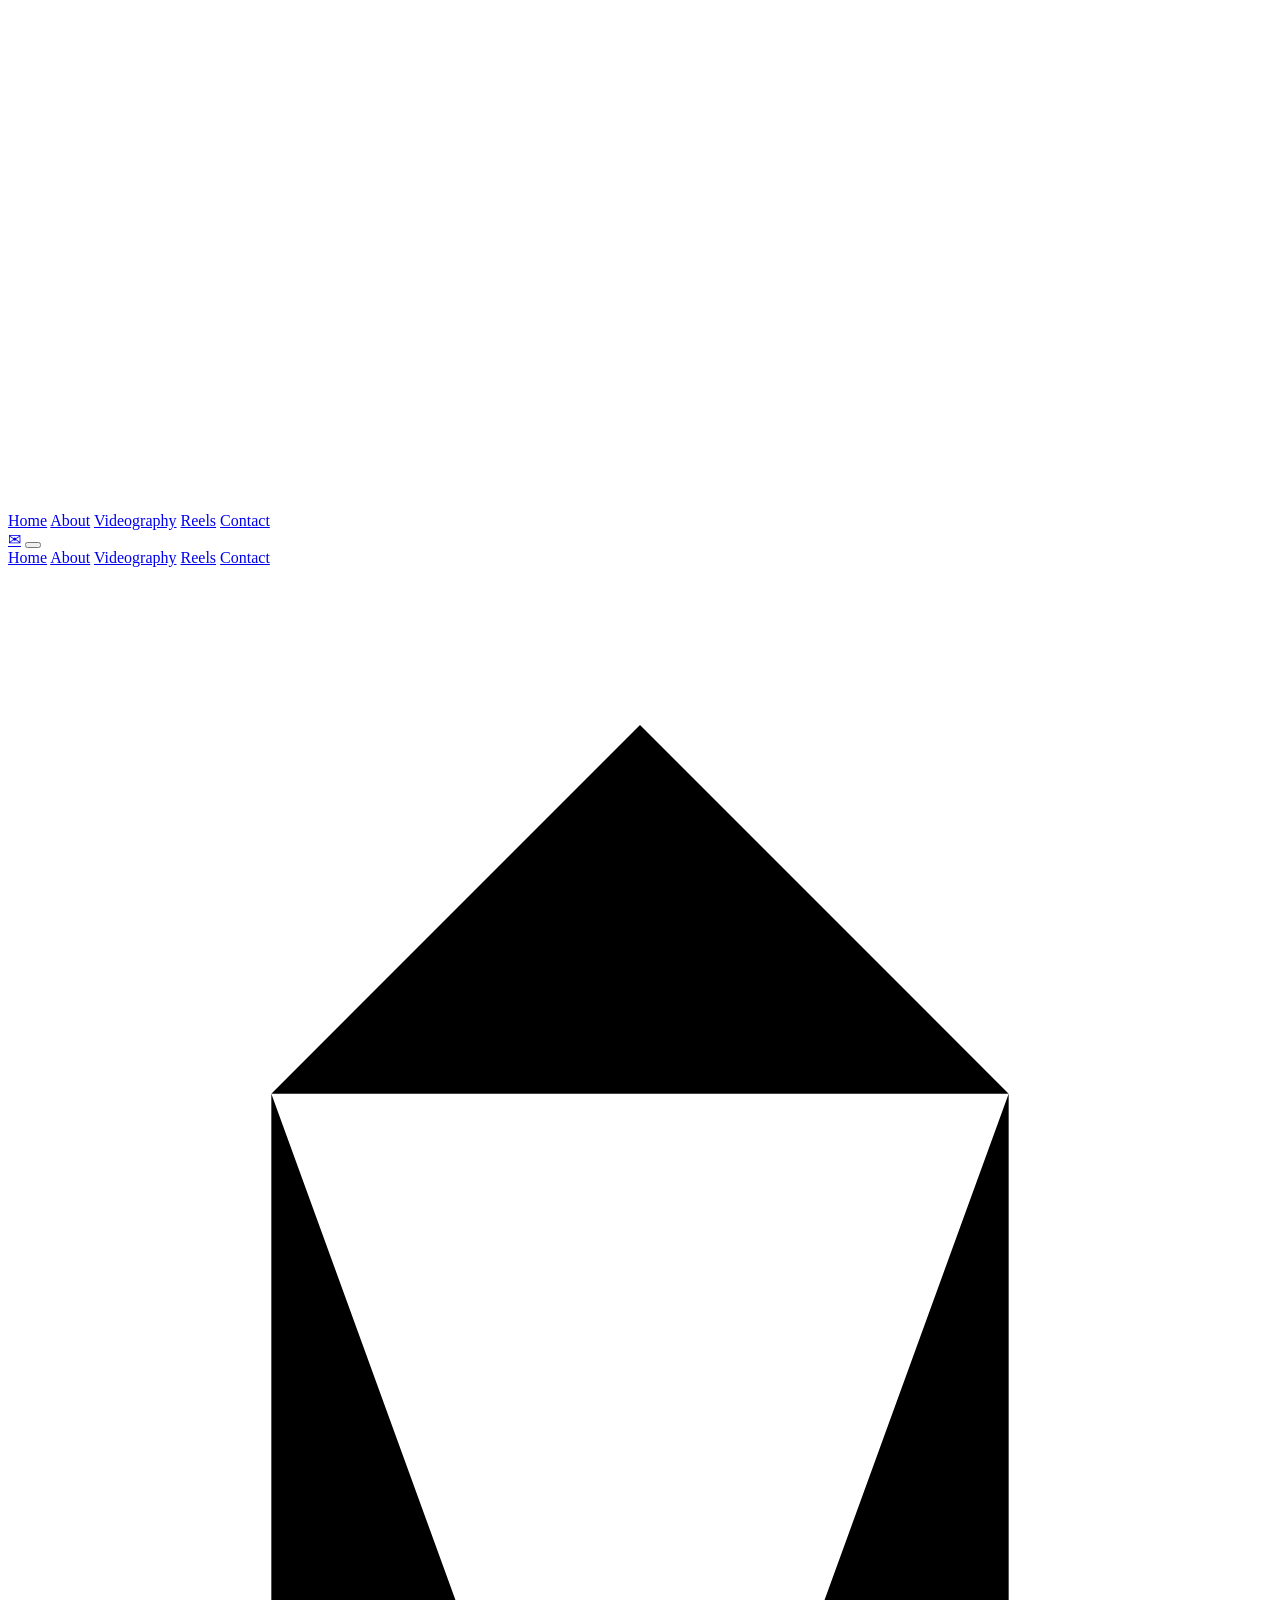
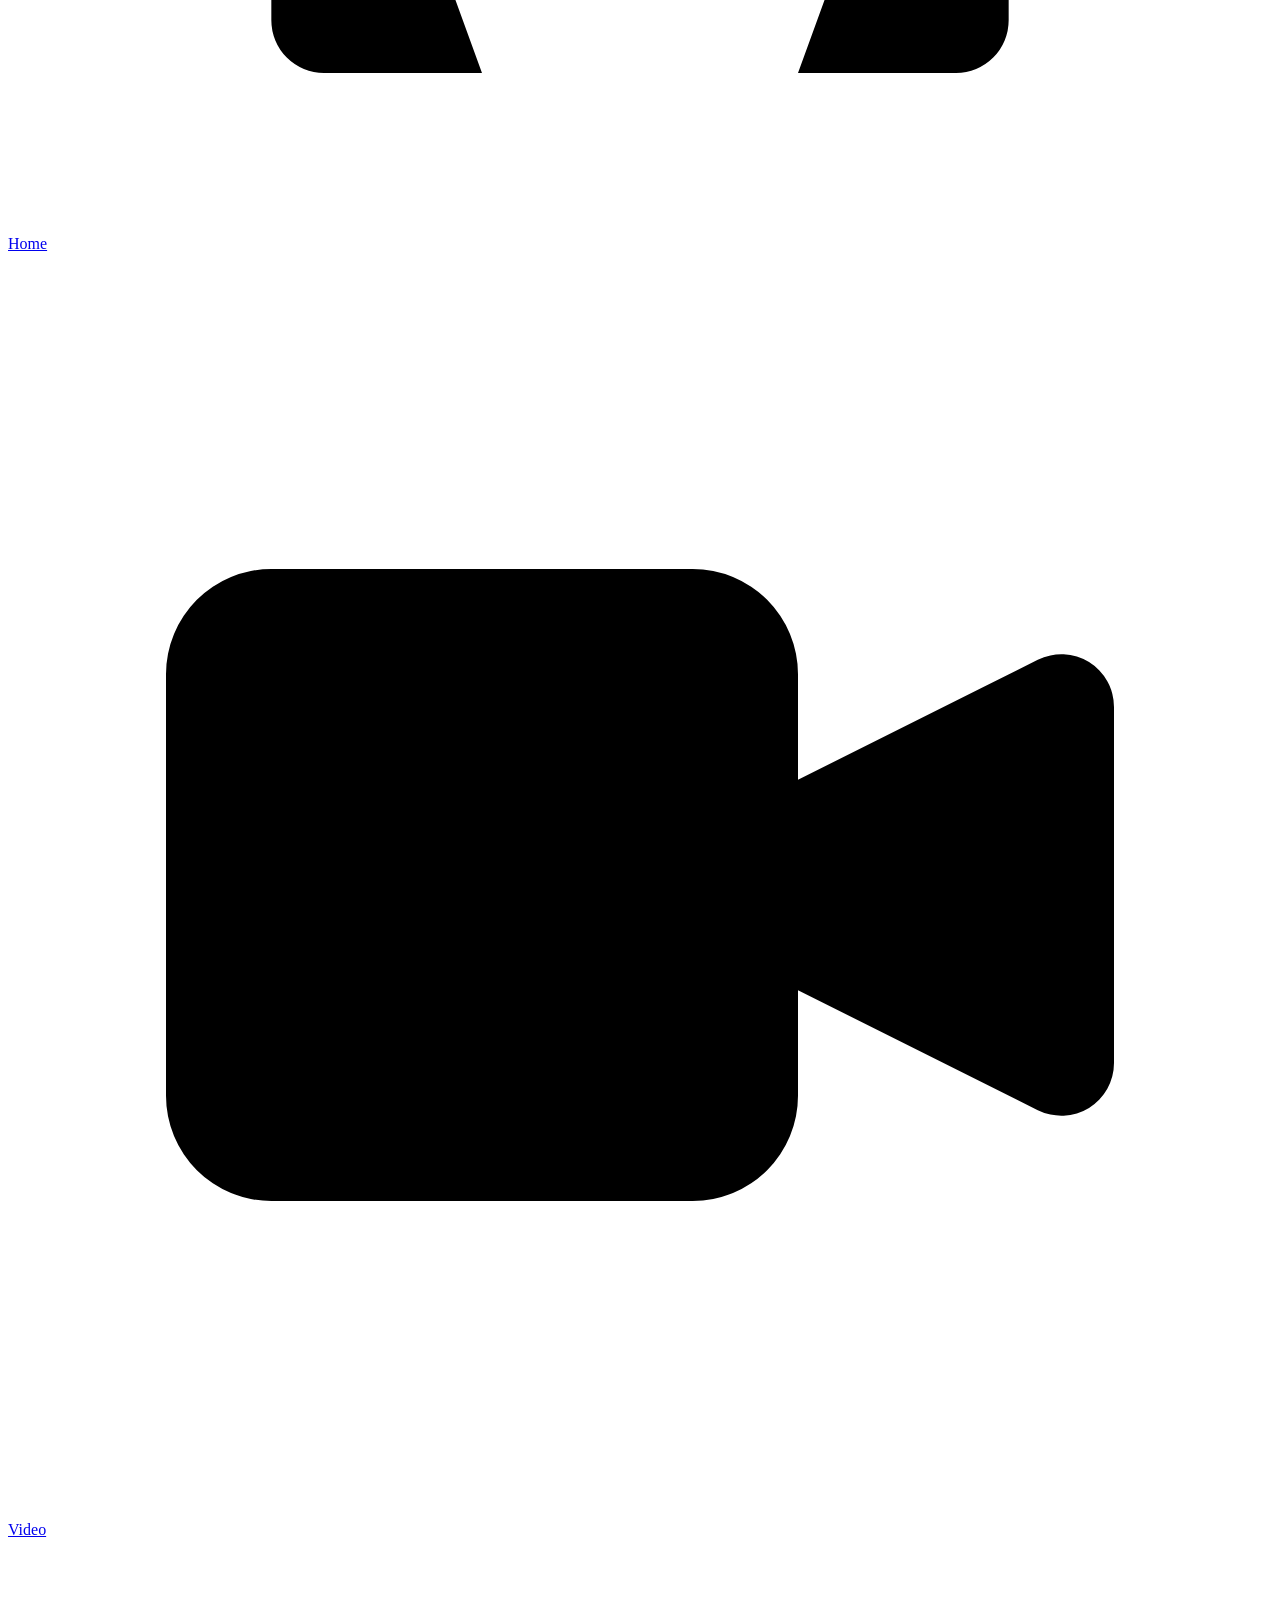
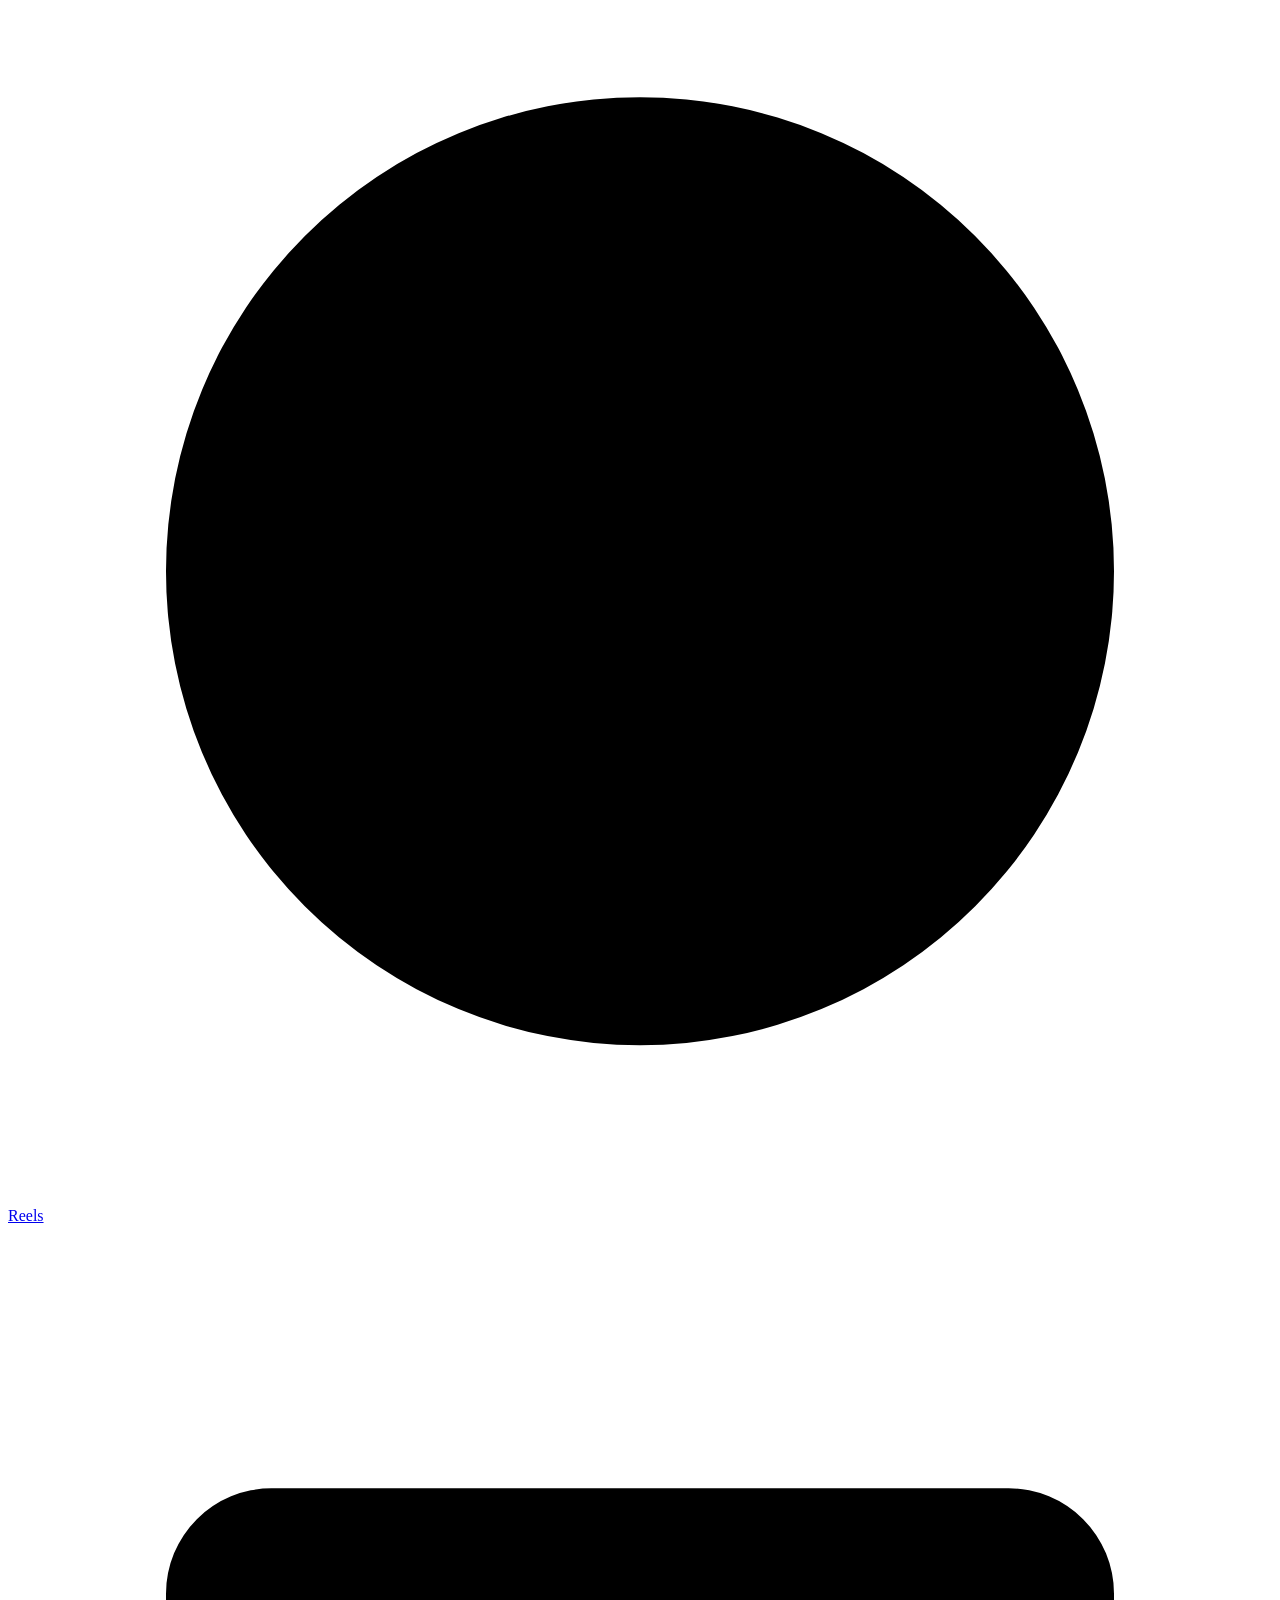
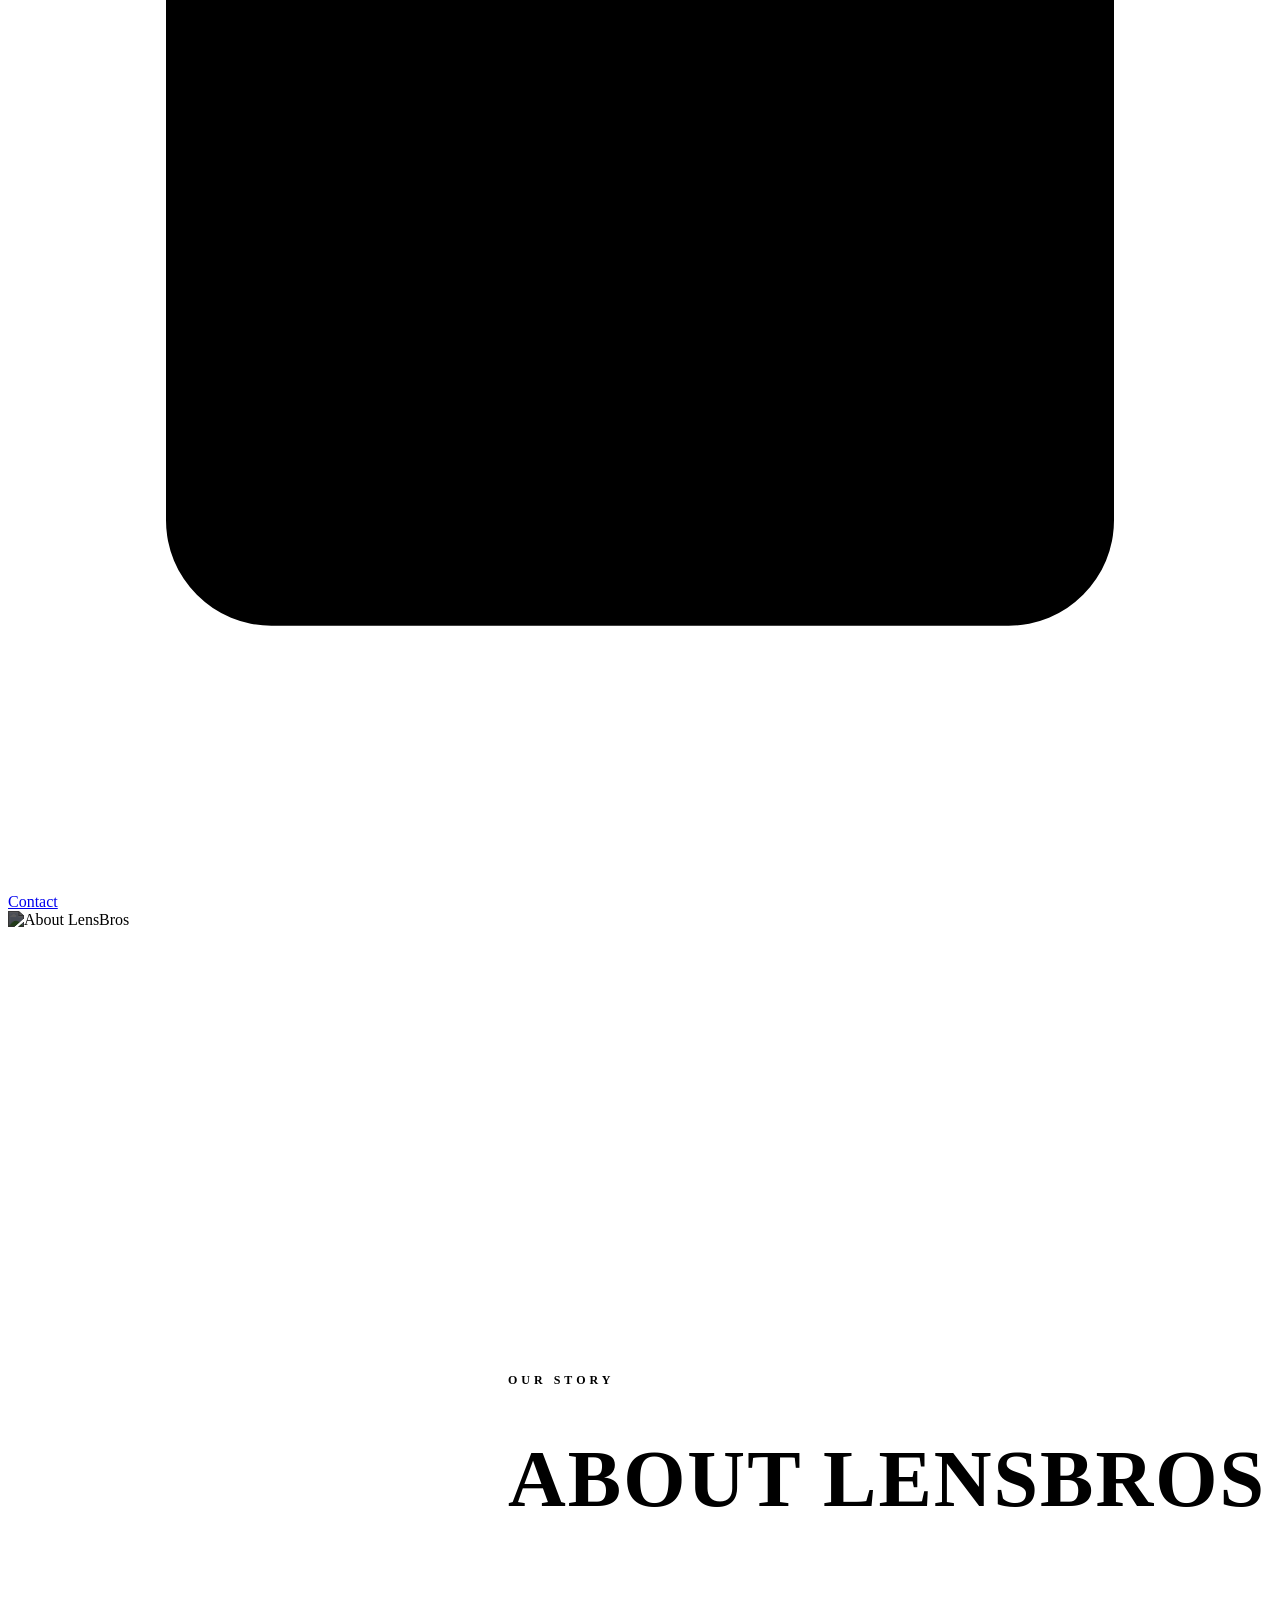
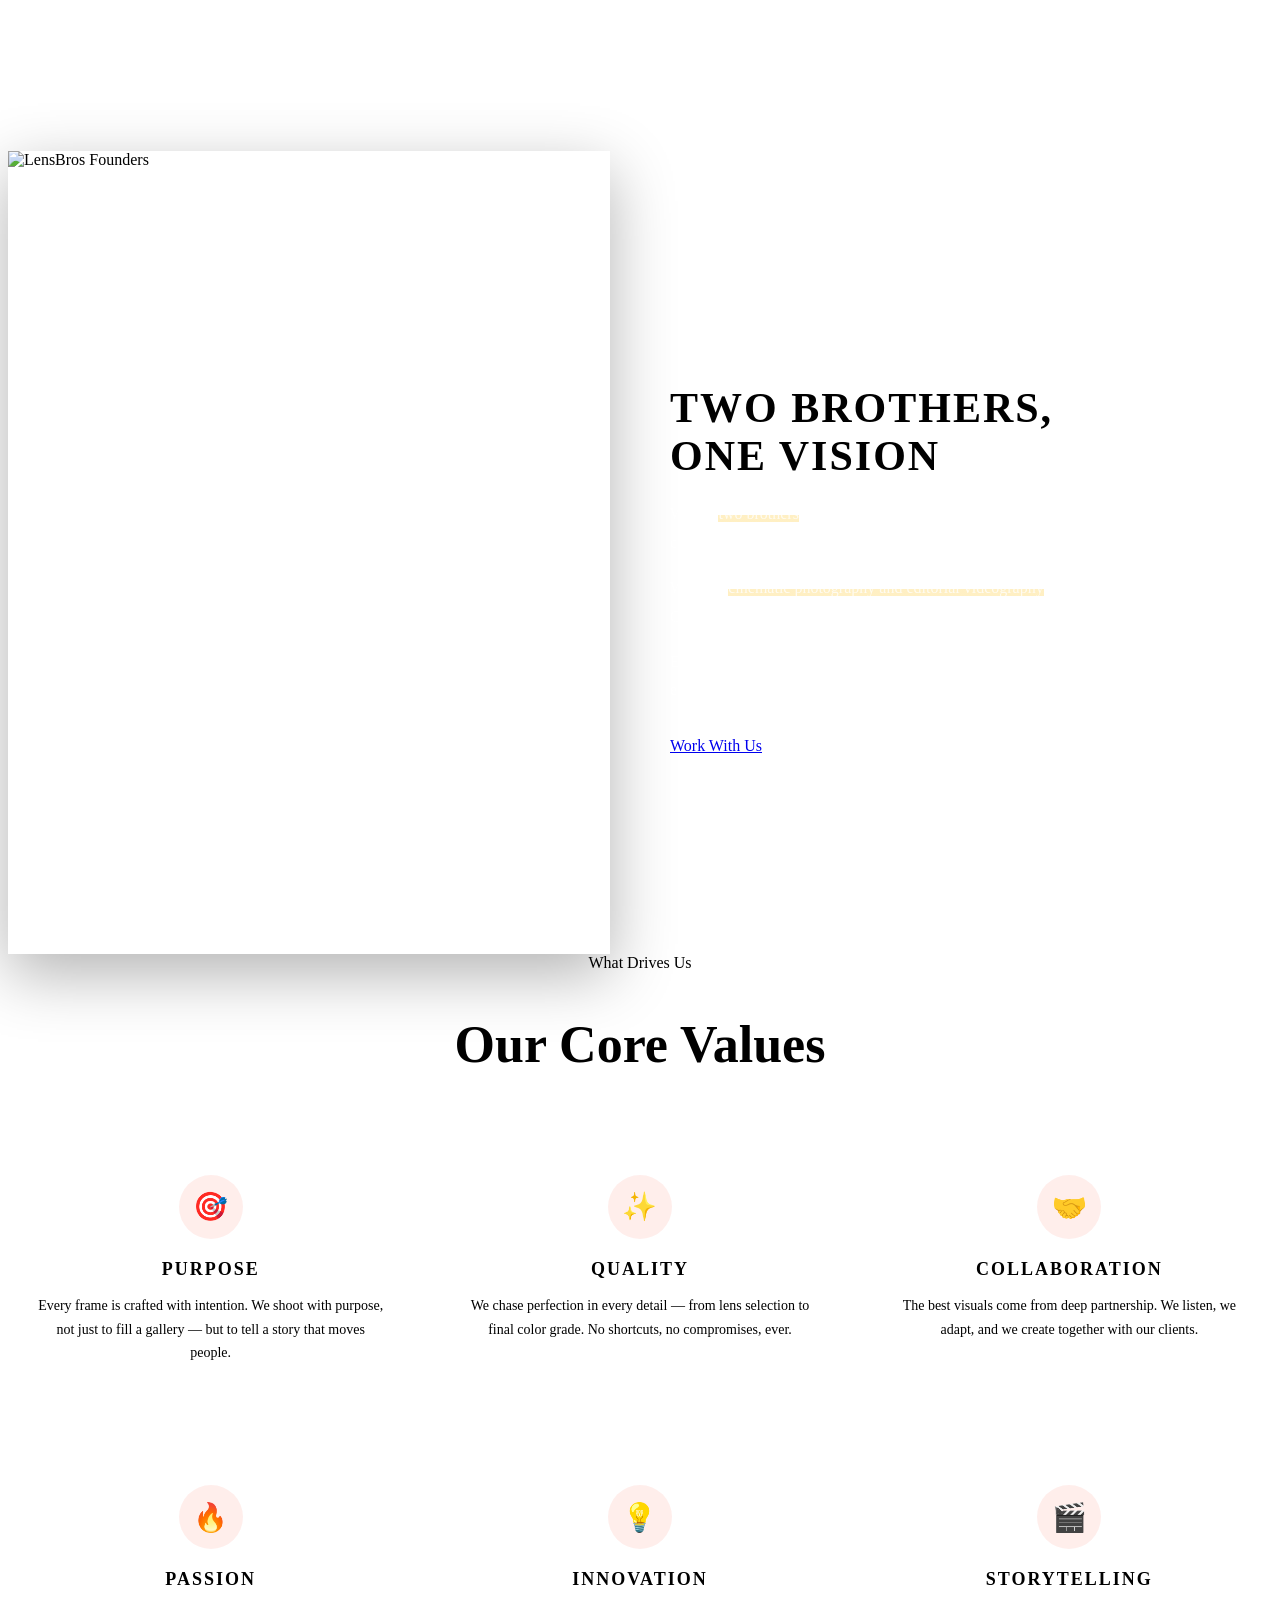
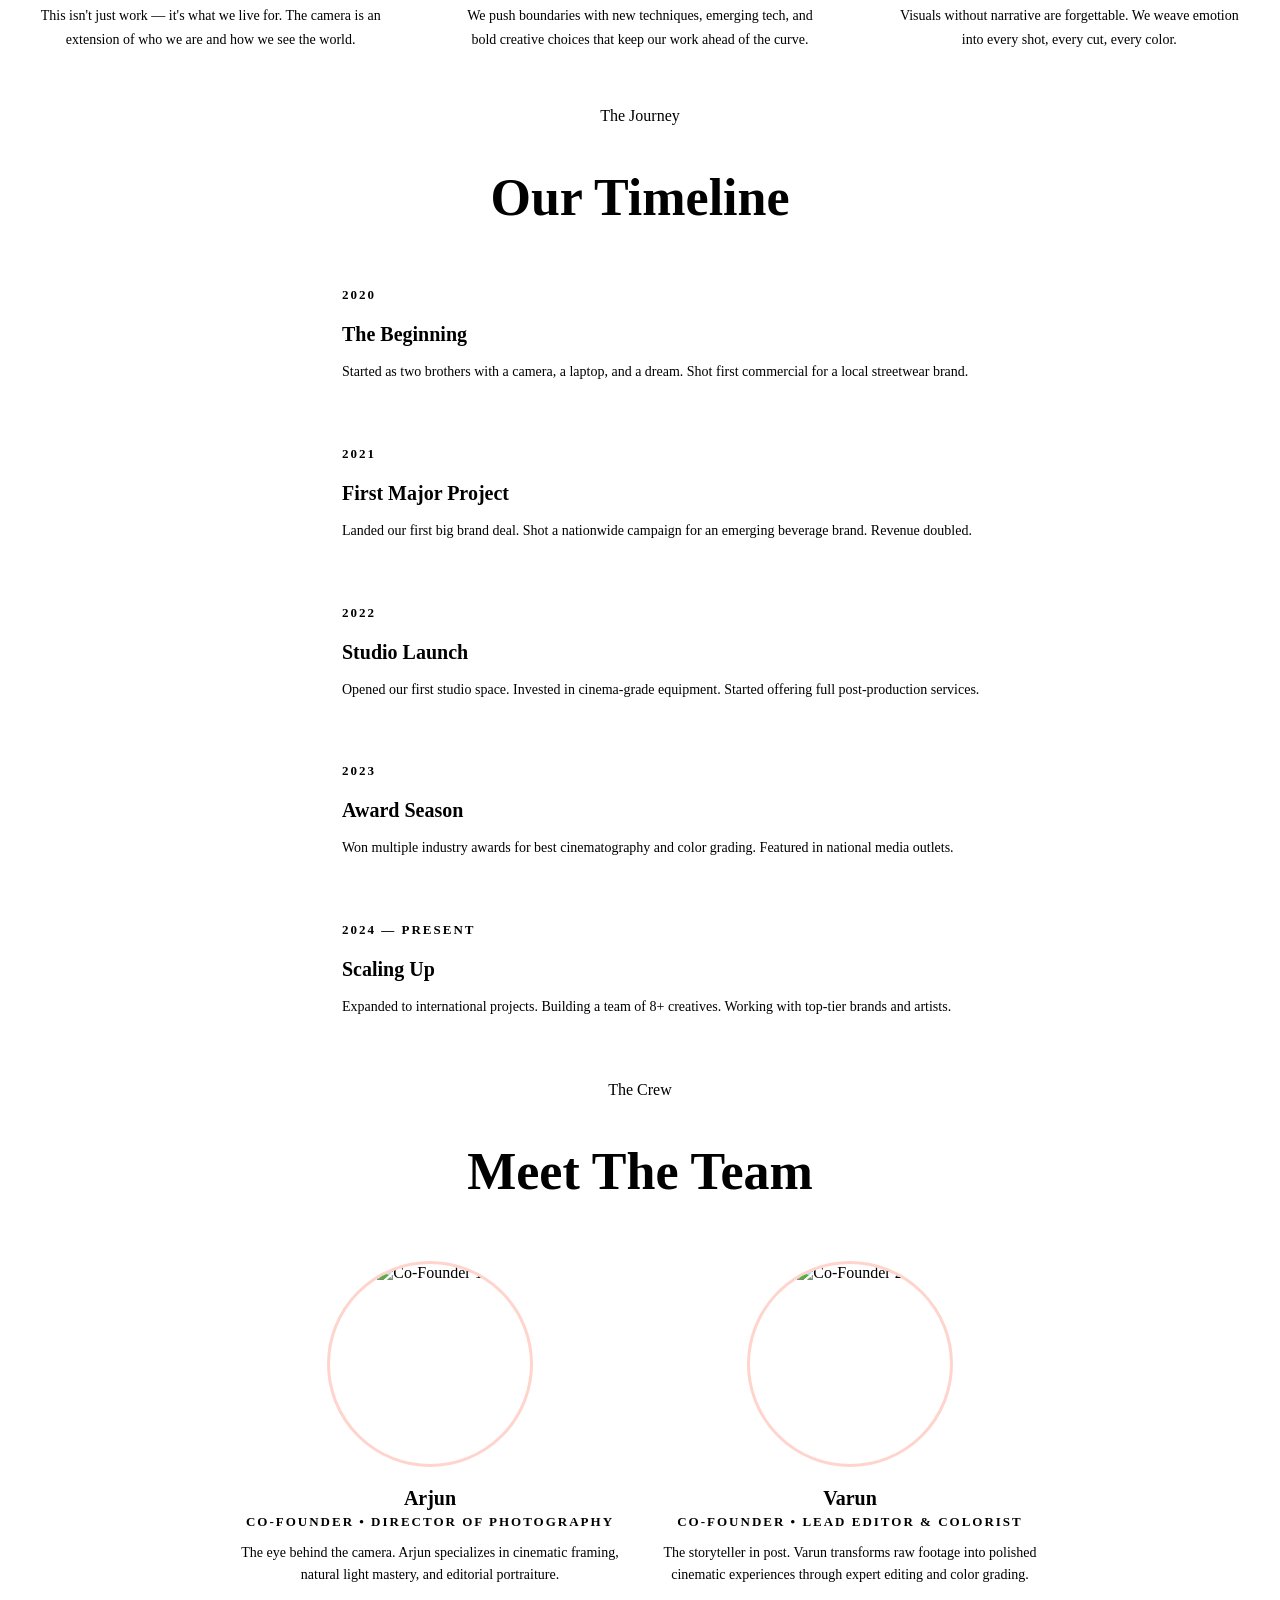
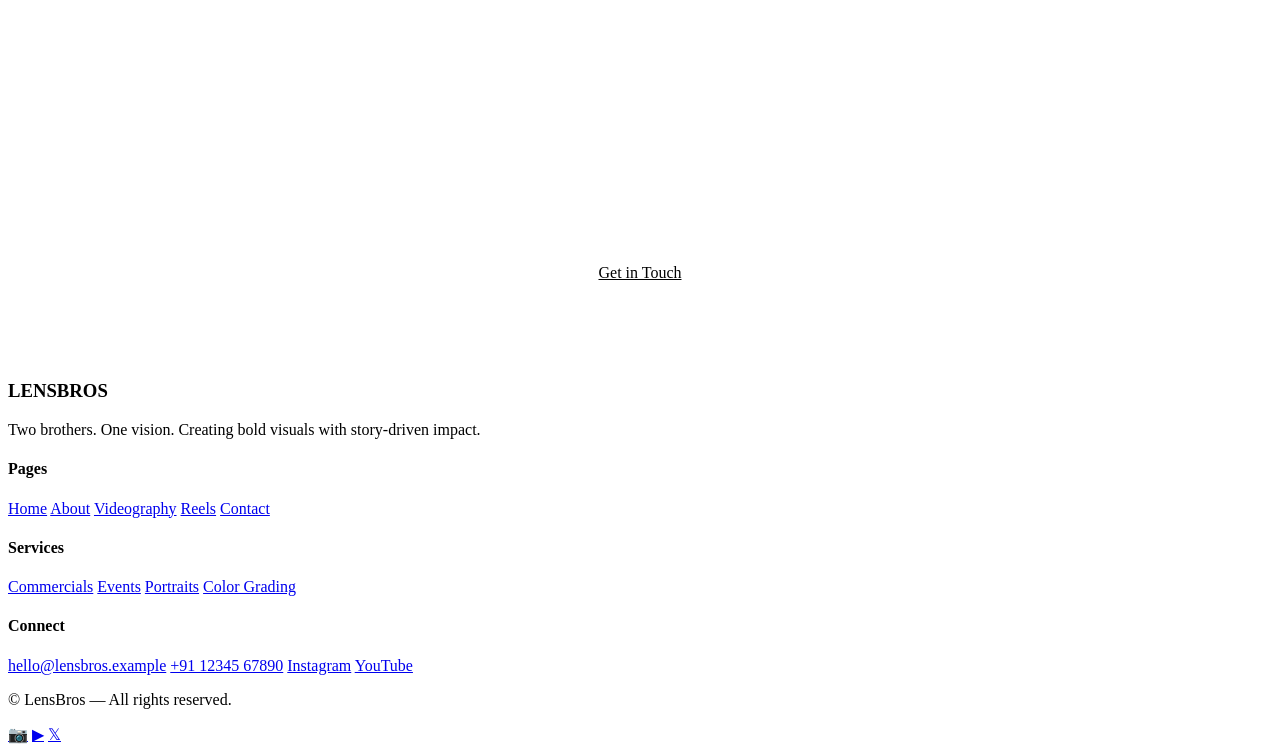
==== about.html @ 2563bed4 "Add files via upload" ====
<!DOCTYPE html>
<html lang="en">

<head>
    <meta charset="utf-8" />
    <meta name="viewport" content="width=device-width, initial-scale=1" />
    <title>About — LensBros Photo & Video Agency</title>
    <meta name="description"
        content="Meet the brothers behind LensBros. Learn about our story, our approach to cinematic photography & videography, and what drives our creative vision." />
    <meta name="theme-color" content="#020203" />
    <link rel="preconnect" href="https://fonts.googleapis.com" crossorigin>
    <link rel="preconnect" href="https://fonts.gstatic.com" crossorigin>
    <link rel="stylesheet" href="css/shared.css" />

    <style>
        /* ───── PAGE HERO ───── */
        .page-hero {
            position: relative;
            min-height: 60vh;
            display: flex;
            align-items: flex-end;
            overflow: hidden;
            padding: 120px 0 60px;
        }

        .page-hero-bg {
            position: absolute;
            inset: 0;
            z-index: 0;
        }

        .page-hero-bg img {
            width: 100%;
            height: 100%;
            object-fit: cover;
            filter: brightness(0.35) saturate(0.8);
        }

        .page-hero .container {
            position: relative;
            z-index: 2;
        }

        .page-hero .page-tag {
            font-size: 12px;
            font-weight: 700;
            letter-spacing: 4px;
            text-transform: uppercase;
            color: var(--accent);
            margin-bottom: 12px;
            opacity: 0;
            animation: fadeIn 0.8s ease 0.2s forwards;
        }

        .page-hero .page-title {
            font-size: clamp(40px, 8vw, 80px);
            font-weight: 900;
            line-height: 0.95;
            text-transform: uppercase;
            letter-spacing: 2px;
            opacity: 0;
            animation: fadeIn 1s ease 0.4s forwards;
        }

        @keyframes fadeIn {
            from {
                opacity: 0;
                transform: translateY(20px);
            }

            to {
                opacity: 1;
                transform: translateY(0);
            }
        }

        /* ───── STORY SECTION ───── */
        .story-grid {
            display: grid;
            grid-template-columns: 1fr 1fr;
            gap: 60px;
            align-items: center;
        }

        .story-img {
            border-radius: var(--radius);
            overflow: hidden;
            box-shadow: 0 20px 60px rgba(0, 0, 0, 0.3);
            aspect-ratio: 3/4;
        }

        .story-img img {
            width: 100%;
            height: 100%;
            object-fit: cover;
        }

        .story-text h2 {
            font-size: clamp(28px, 4vw, 42px);
            font-weight: 900;
            margin-bottom: 20px;
            color: var(--accent);
            text-transform: uppercase;
            letter-spacing: 2px;
        }

        .story-text p {
            font-size: 16px;
            line-height: 1.8;
            color: rgba(255, 255, 255, 0.75);
            margin-bottom: 16px;
        }

        .story-text .highlight {
            position: relative;
            display: inline;
            background: linear-gradient(transparent 60%, rgba(255, 216, 106, 0.4) 60%);
        }

        /* ───── VALUES ───── */
        .values-grid {
            display: grid;
            grid-template-columns: repeat(3, 1fr);
            gap: 24px;
        }

        .value-card {
            padding: 40px 28px;
            border-radius: var(--radius);
            background: rgba(255, 255, 255, 0.03);
            border: 1px solid rgba(255, 255, 255, 0.06);
            text-align: center;
            transition: all var(--transition);
        }

        .value-card:hover {
            border-color: var(--accent);
            transform: translateY(-6px);
            box-shadow: 0 16px 48px rgba(255, 43, 0, 0.08);
        }

        .value-icon {
            width: 64px;
            height: 64px;
            border-radius: 50%;
            background: rgba(255, 43, 0, 0.08);
            display: flex;
            align-items: center;
            justify-content: center;
            margin: 0 auto 20px;
            font-size: 28px;
        }

        .value-card h3 {
            font-size: 18px;
            font-weight: 800;
            text-transform: uppercase;
            letter-spacing: 2px;
            margin-bottom: 12px;
        }

        .value-card p {
            font-size: 14px;
            color: var(--muted);
            line-height: 1.7;
        }

        /* ───── TIMELINE ───── */
        .timeline {
            position: relative;
            max-width: 700px;
            margin: 0 auto;
            padding-left: 40px;
        }

        .timeline::before {
            content: '';
            position: absolute;
            left: 12px;
            top: 0;
            bottom: 0;
            width: 2px;
            background: linear-gradient(180deg, var(--accent), rgba(255, 43, 0, 0.1));
        }

        .timeline-item {
            position: relative;
            padding: 0 0 48px 32px;
        }

        .timeline-item::before {
            content: '';
            position: absolute;
            left: -33px;
            top: 6px;
            width: 14px;
            height: 14px;
            border-radius: 50%;
            background: var(--accent);
            border: 3px solid var(--black);
            box-shadow: 0 0 12px var(--accent-glow);
        }

        .timeline-year {
            font-size: 13px;
            font-weight: 800;
            color: var(--accent);
            letter-spacing: 2px;
            text-transform: uppercase;
            margin-bottom: 6px;
        }

        .timeline-item h3 {
            font-size: 20px;
            font-weight: 800;
            margin-bottom: 8px;
        }

        .timeline-item p {
            font-size: 14px;
            color: var(--muted);
            line-height: 1.7;
        }

        /* ───── TEAM ───── */
        .team-grid {
            display: grid;
            grid-template-columns: repeat(2, 1fr);
            gap: 40px;
            max-width: 800px;
            margin: 0 auto;
        }

        .team-card {
            text-align: center;
        }

        .team-avatar {
            width: 200px;
            height: 200px;
            border-radius: 50%;
            overflow: hidden;
            margin: 0 auto 20px;
            border: 3px solid rgba(255, 43, 0, 0.2);
            transition: border-color var(--transition), transform var(--transition);
        }

        .team-card:hover .team-avatar {
            border-color: var(--accent);
            transform: scale(1.05);
        }

        .team-avatar img {
            width: 100%;
            height: 100%;
            object-fit: cover;
        }

        .team-card h3 {
            font-size: 20px;
            font-weight: 800;
            margin-bottom: 4px;
        }

        .team-card .role {
            font-size: 13px;
            font-weight: 600;
            color: var(--accent);
            text-transform: uppercase;
            letter-spacing: 2px;
        }

        .team-card p {
            margin-top: 12px;
            font-size: 14px;
            color: var(--muted);
            line-height: 1.6;
        }

        /* ───── Responsive ───── */
        @media (max-width: 768px) {
            .story-grid {
                grid-template-columns: 1fr;
                gap: 32px;
            }

            .values-grid {
                grid-template-columns: 1fr;
            }

            .team-grid {
                grid-template-columns: 1fr;
            }
        }
    </style>
</head>

<body>

    <div class="page-transition" id="pageTransition"></div>

    <!-- ═══════ NAVIGATION ═══════ -->
    <nav class="site-nav" id="siteNav">
        <div class="nav-inner">
            <a href="index.html" class="nav-logo"><img src="m.png" alt="LensBros Logo" /></a>
            <div class="nav-links">
                <a href="index.html">Home</a>
                <a href="about.html" class="active">About</a>
                <a href="videography.html">Videography</a>
                <a href="reels.html">Reels</a>
                <a href="contact.html">Contact</a>
            </div>
            <a href="contact.html" class="nav-cta" title="Contact Us">✉</a>
            <button class="hamburger" aria-label="Menu"><span></span><span></span><span></span></button>
        </div>
    </nav>

    <div class="mobile-menu">
        <a href="index.html">Home</a>
        <a href="about.html">About</a>
        <a href="videography.html">Videography</a>
        <a href="reels.html">Reels</a>
        <a href="contact.html">Contact</a>
    </div>

    <nav class="bottom-nav">
        <a href="index.html">
            <svg viewBox="0 0 24 24">
                <path stroke-linecap="round" stroke-linejoin="round"
                    d="M3 12l2-2m0 0l7-7 7 7M5 10v10a1 1 0 001 1h3m10-11l2 2m-2-2v10a1 1 0 01-1 1h-3m-10 0h10" />
            </svg>
            <span>Home</span><span class="indicator"></span>
        </a>
        <a href="videography.html">
            <svg viewBox="0 0 24 24">
                <path stroke-linecap="round" stroke-linejoin="round"
                    d="M15 10l4.553-2.276A1 1 0 0121 8.618v6.764a1 1 0 01-1.447.894L15 14M5 18h8a2 2 0 002-2V8a2 2 0 00-2-2H5a2 2 0 00-2 2v8a2 2 0 002 2z" />
            </svg>
            <span>Video</span><span class="indicator"></span>
        </a>
        <a href="reels.html">
            <svg viewBox="0 0 24 24">
                <path stroke-linecap="round" stroke-linejoin="round"
                    d="M14.752 11.168l-3.197-2.132A1 1 0 0010 9.87v4.263a1 1 0 001.555.832l3.197-2.132a1 1 0 000-1.664z" />
                <path stroke-linecap="round" stroke-linejoin="round" d="M21 12a9 9 0 11-18 0 9 9 0 0118 0z" />
            </svg>
            <span>Reels</span><span class="indicator"></span>
        </a>
        <a href="contact.html">
            <svg viewBox="0 0 24 24">
                <path stroke-linecap="round" stroke-linejoin="round"
                    d="M3 8l7.89 5.26a2 2 0 002.22 0L21 8M5 19h14a2 2 0 002-2V7a2 2 0 00-2-2H5a2 2 0 00-2 2v10a2 2 0 002 2z" />
            </svg>
            <span>Contact</span><span class="indicator"></span>
        </a>
    </nav>


    <!-- ═══════ PAGE HERO ═══════ -->
    <header class="page-hero">
        <div class="page-hero-bg">
            <img src="https://images.unsplash.com/photo-1773332585815-f106a5d6ed6c?q=80&w=1170&auto=format&fit=crop&ixlib=rb-4.1.0&ixid=M3wxMjA3fDB8MHxwaG90by1wYWdlfHx8fGVufDB8fHx8fA%3D%3D"
                alt="About LensBros">
        </div>
        <div class="blob blob-accent" style="width:500px;height:500px;bottom:-200px;right:-100px;"></div>
        <div class="container">
            <div class="page-tag">Our Story</div>
            <h1 class="page-title">About <span style="color:var(--accent)">LensBros</span></h1>
        </div>
    </header>


    <!-- ═══════ OUR STORY ═══════ -->
    <section class="section dark" style="padding-top:120px;">
        <div class="container">
            <div class="story-grid">
                <div class="story-img reveal-left">
                    <img loading="lazy"
                        src="https://plus.unsplash.com/premium_photo-1723741320347-bf8a65518f8e?q=80&w=687&auto=format&fit=crop"
                        alt="LensBros Founders">
                </div>
                <div class="story-text reveal-right">
                    <h2>Two Brothers,<br>One Vision</h2>
                    <p>
                        We are <span class="highlight">two brothers</span> — founders of LensBros. What started as a
                        shared obsession with capturing light and motion has evolved into a full-scale visual production
                        agency.
                    </p>
                    <p>
                        We craft <span class="highlight">cinematic photography and editorial videography</span> for
                        brands, creators, and events. Our work balances bold composition, strong color, and narrative
                        emotion.
                    </p>
                    <p>
                        Every project is a collaboration. We don't just capture moments — we create visual experiences
                        that resonate, inspire, and leave lasting impressions.
                    </p>
                    <div style="margin-top:32px;">
                        <a href="contact.html" class="btn btn-accent">Work With Us</a>
                    </div>
                </div>
            </div>
        </div>
    </section>


    <!-- ═══════ VALUES ═══════ -->
    <section class="section dark">
        <div class="container">
            <div style="text-align:center; margin-bottom:60px;">
                <div class="section-subtitle reveal">What Drives Us</div>
                <h2 class="big-title reveal" style="font-size:clamp(28px,5vw,52px);">Our Core Values</h2>
            </div>

            <div class="values-grid">
                <div class="value-card reveal delay-1">
                    <div class="value-icon">🎯</div>
                    <h3>Purpose</h3>
                    <p>Every frame is crafted with intention. We shoot with purpose, not just to fill a gallery — but to
                        tell a story that moves people.</p>
                </div>
                <div class="value-card reveal delay-2">
                    <div class="value-icon">✨</div>
                    <h3>Quality</h3>
                    <p>We chase perfection in every detail — from lens selection to final color grade. No shortcuts, no
                        compromises, ever.</p>
                </div>
                <div class="value-card reveal delay-3">
                    <div class="value-icon">🤝</div>
                    <h3>Collaboration</h3>
                    <p>The best visuals come from deep partnership. We listen, we adapt, and we create together with our
                        clients.</p>
                </div>
                <div class="value-card reveal delay-4">
                    <div class="value-icon">🔥</div>
                    <h3>Passion</h3>
                    <p>This isn't just work — it's what we live for. The camera is an extension of who we are and how we
                        see the world.</p>
                </div>
                <div class="value-card reveal delay-5">
                    <div class="value-icon">💡</div>
                    <h3>Innovation</h3>
                    <p>We push boundaries with new techniques, emerging tech, and bold creative choices that keep our
                        work ahead of the curve.</p>
                </div>
                <div class="value-card reveal delay-6">
                    <div class="value-icon">🎬</div>
                    <h3>Storytelling</h3>
                    <p>Visuals without narrative are forgettable. We weave emotion into every shot, every cut, every
                        color.</p>
                </div>
            </div>
        </div>
    </section>


    <!-- ═══════ TIMELINE ═══════ -->
    <section class="section dark">
        <div class="container">
            <div style="text-align:center; margin-bottom:60px;">
                <div class="section-subtitle reveal">The Journey</div>
                <h2 class="big-title reveal" style="font-size:clamp(28px,5vw,52px);">Our Timeline</h2>
            </div>

            <div class="timeline">
                <div class="timeline-item reveal">
                    <div class="timeline-year">2020</div>
                    <h3>The Beginning</h3>
                    <p>Started as two brothers with a camera, a laptop, and a dream. Shot first commercial for a local
                        streetwear brand.</p>
                </div>
                <div class="timeline-item reveal delay-1">
                    <div class="timeline-year">2021</div>
                    <h3>First Major Project</h3>
                    <p>Landed our first big brand deal. Shot a nationwide campaign for an emerging beverage brand.
                        Revenue doubled.</p>
                </div>
                <div class="timeline-item reveal delay-2">
                    <div class="timeline-year">2022</div>
                    <h3>Studio Launch</h3>
                    <p>Opened our first studio space. Invested in cinema-grade equipment. Started offering full
                        post-production services.</p>
                </div>
                <div class="timeline-item reveal delay-3">
                    <div class="timeline-year">2023</div>
                    <h3>Award Season</h3>
                    <p>Won multiple industry awards for best cinematography and color grading. Featured in national
                        media outlets.</p>
                </div>
                <div class="timeline-item reveal delay-4">
                    <div class="timeline-year">2024 — Present</div>
                    <h3>Scaling Up</h3>
                    <p>Expanded to international projects. Building a team of 8+ creatives. Working with top-tier brands
                        and artists.</p>
                </div>
            </div>
        </div>
    </section>


    <!-- ═══════ TEAM ═══════ -->
    <section class="section dark">
        <div class="container">
            <div style="text-align:center; margin-bottom:60px;">
                <div class="section-subtitle reveal">The Crew</div>
                <h2 class="big-title reveal" style="font-size:clamp(28px,5vw,52px);">Meet The Team</h2>
            </div>

            <div class="team-grid">
                <div class="team-card reveal">
                    <div class="team-avatar">
                        <img loading="lazy"
                            src="https://images.unsplash.com/photo-1507003211169-0a1dd7228f2d?q=80&w=400"
                            alt="Co-Founder 1">
                    </div>
                    <h3>Arjun</h3>
                    <div class="role">Co-Founder • Director of Photography</div>
                    <p>The eye behind the camera. Arjun specializes in cinematic framing, natural light mastery, and
                        editorial portraiture.</p>
                </div>
                <div class="team-card reveal delay-2">
                    <div class="team-avatar">
                        <img loading="lazy"
                            src="https://images.unsplash.com/photo-1500648767791-00dcc994a43e?q=80&w=400"
                            alt="Co-Founder 2">
                    </div>
                    <h3>Varun</h3>
                    <div class="role">Co-Founder • Lead Editor & Colorist</div>
                    <p>The storyteller in post. Varun transforms raw footage into polished cinematic experiences through
                        expert editing and color grading.</p>
                </div>
            </div>
        </div>
    </section>


    <!-- ═══════ CTA ═══════ -->
    <section style="background:var(--accent);padding:80px 20px;text-align:center;overflow:hidden;position:relative;">
        <h2 class="reveal"
            style="font-size:clamp(28px,5vw,48px);font-weight:900;color:#fff;text-transform:uppercase;letter-spacing:3px;">
            Ready to Tell Your Story?</h2>
        <p class="reveal delay-1" style="color:rgba(255,255,255,0.85);font-size:17px;margin:12px 0 28px;">Let's create
            something that your audience will never forget.</p>
        <a href="contact.html" class="btn reveal delay-2" style="background:#fff;color:var(--accent);">Get in Touch</a>
    </section>


    <!-- ═══════ FOOTER ═══════ -->
    <footer class="site-footer">
        <div class="container">
            <div class="footer-grid">
                <div class="footer-brand">
                    <h3>LENSBROS</h3>
                    <p>Two brothers. One vision. Creating bold visuals with story-driven impact.</p>
                </div>
                <div class="footer-col">
                    <h4>Pages</h4>
                    <a href="index.html">Home</a>
                    <a href="about.html">About</a>
                    <a href="videography.html">Videography</a>
                    <a href="reels.html">Reels</a>
                    <a href="contact.html">Contact</a>
                </div>
                <div class="footer-col">
                    <h4>Services</h4>
                    <a href="videography.html">Commercials</a>
                    <a href="videography.html">Events</a>
                    <a href="videography.html">Portraits</a>
                    <a href="videography.html">Color Grading</a>
                </div>
                <div class="footer-col">
                    <h4>Connect</h4>
                    <a href="mailto:hello@lensbros.example">hello@lensbros.example</a>
                    <a href="tel:+911234567890">+91 12345 67890</a>
                    <a href="https://instagram.com" target="_blank">Instagram</a>
                    <a href="https://youtube.com" target="_blank">YouTube</a>
                </div>
            </div>
            <div class="footer-bottom">
                <p>© <span id="year"></span> LensBros — All rights reserved.</p>
                <div class="footer-socials">
                    <a href="https://instagram.com" target="_blank" title="Instagram">📷</a>
                    <a href="https://youtube.com" target="_blank" title="YouTube">▶</a>
                    <a href="https://twitter.com" target="_blank" title="Twitter">𝕏</a>
                </div>
            </div>
        </div>
    </footer>

    <script src="js/shared.js"></script>
</body>

</html>
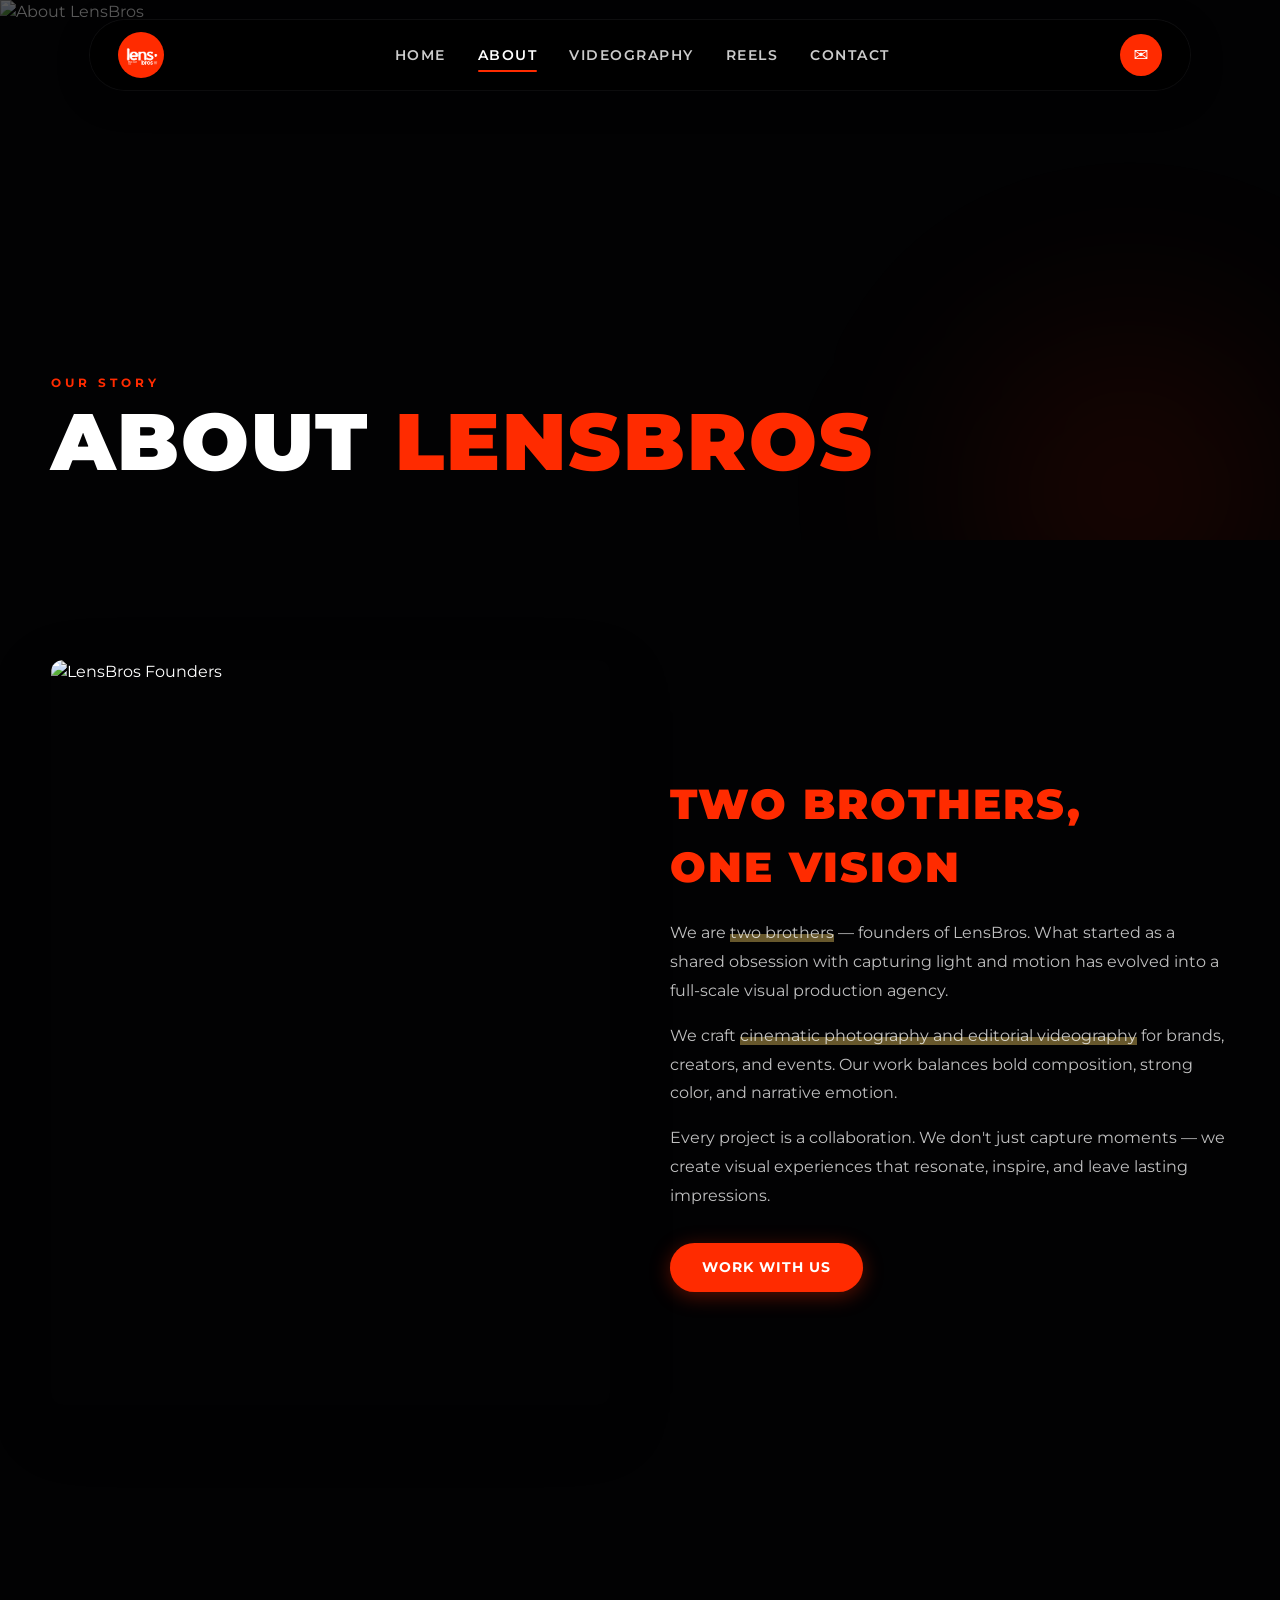
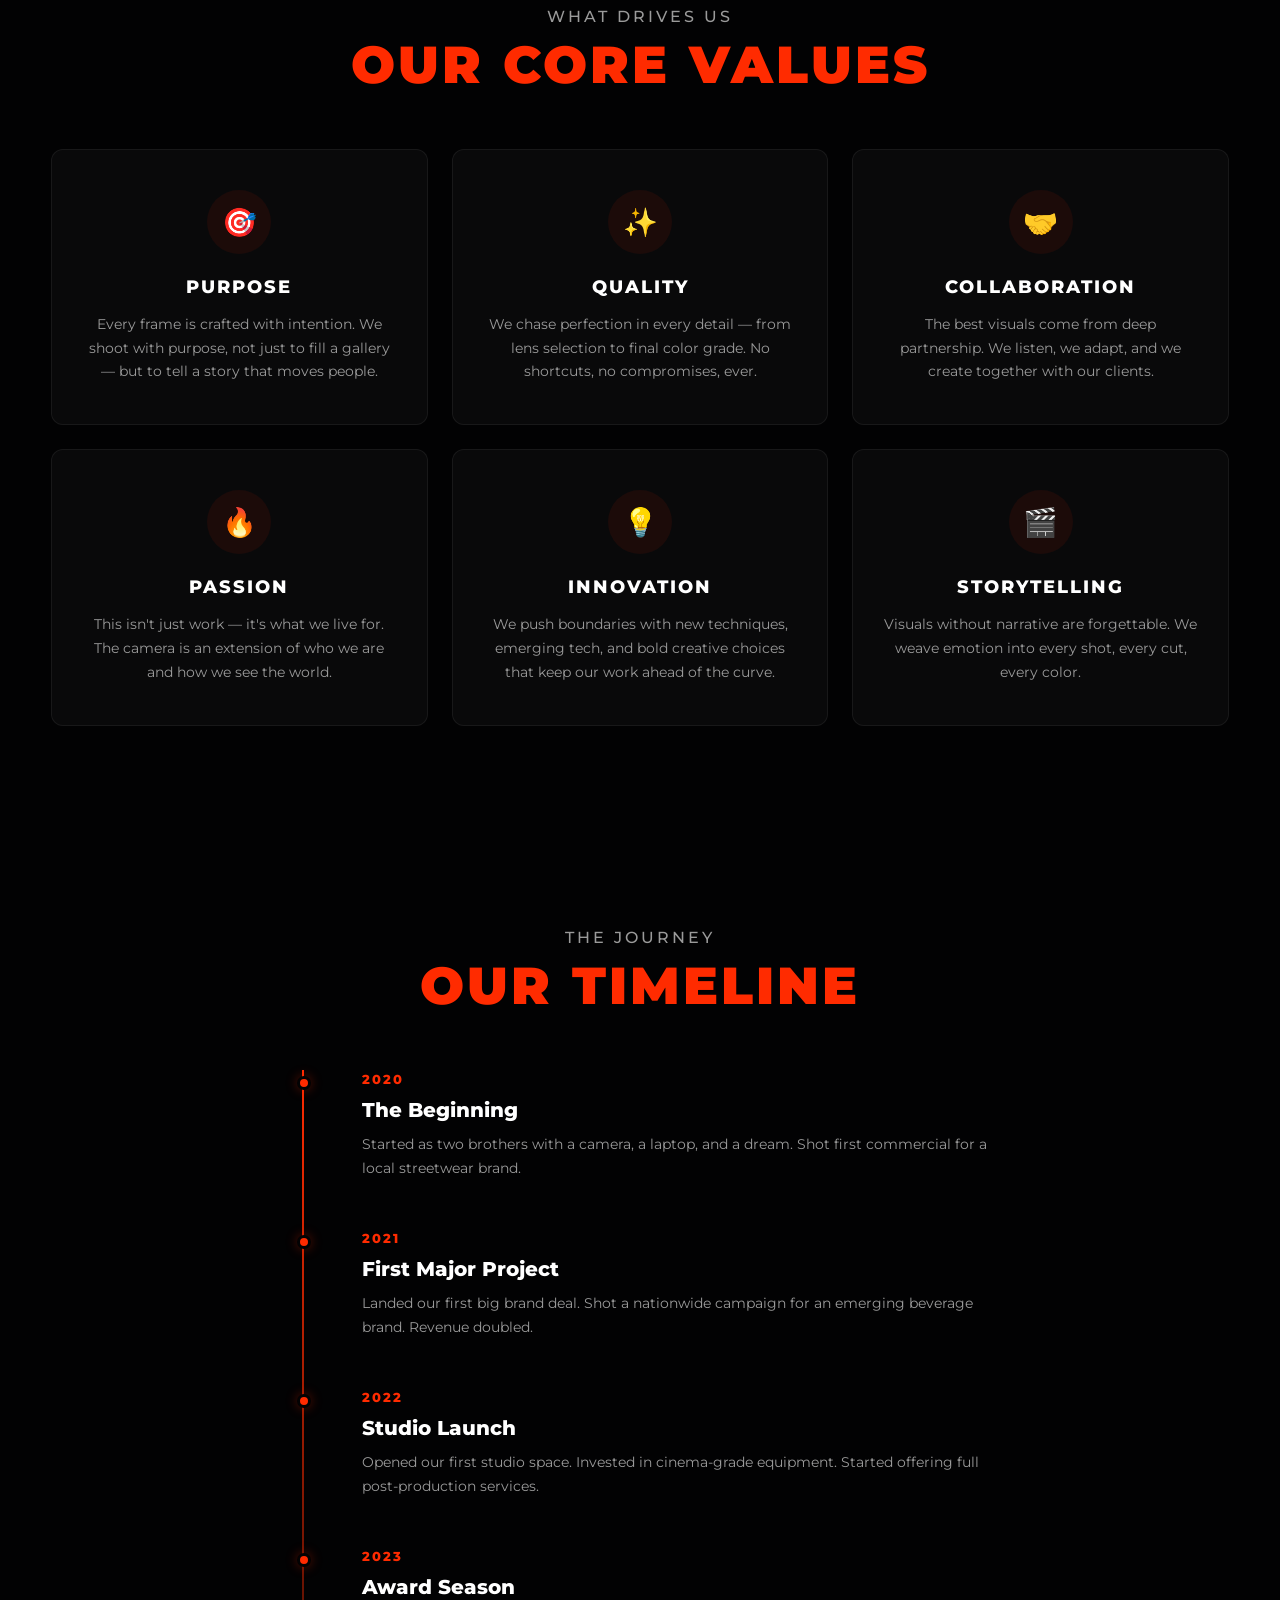
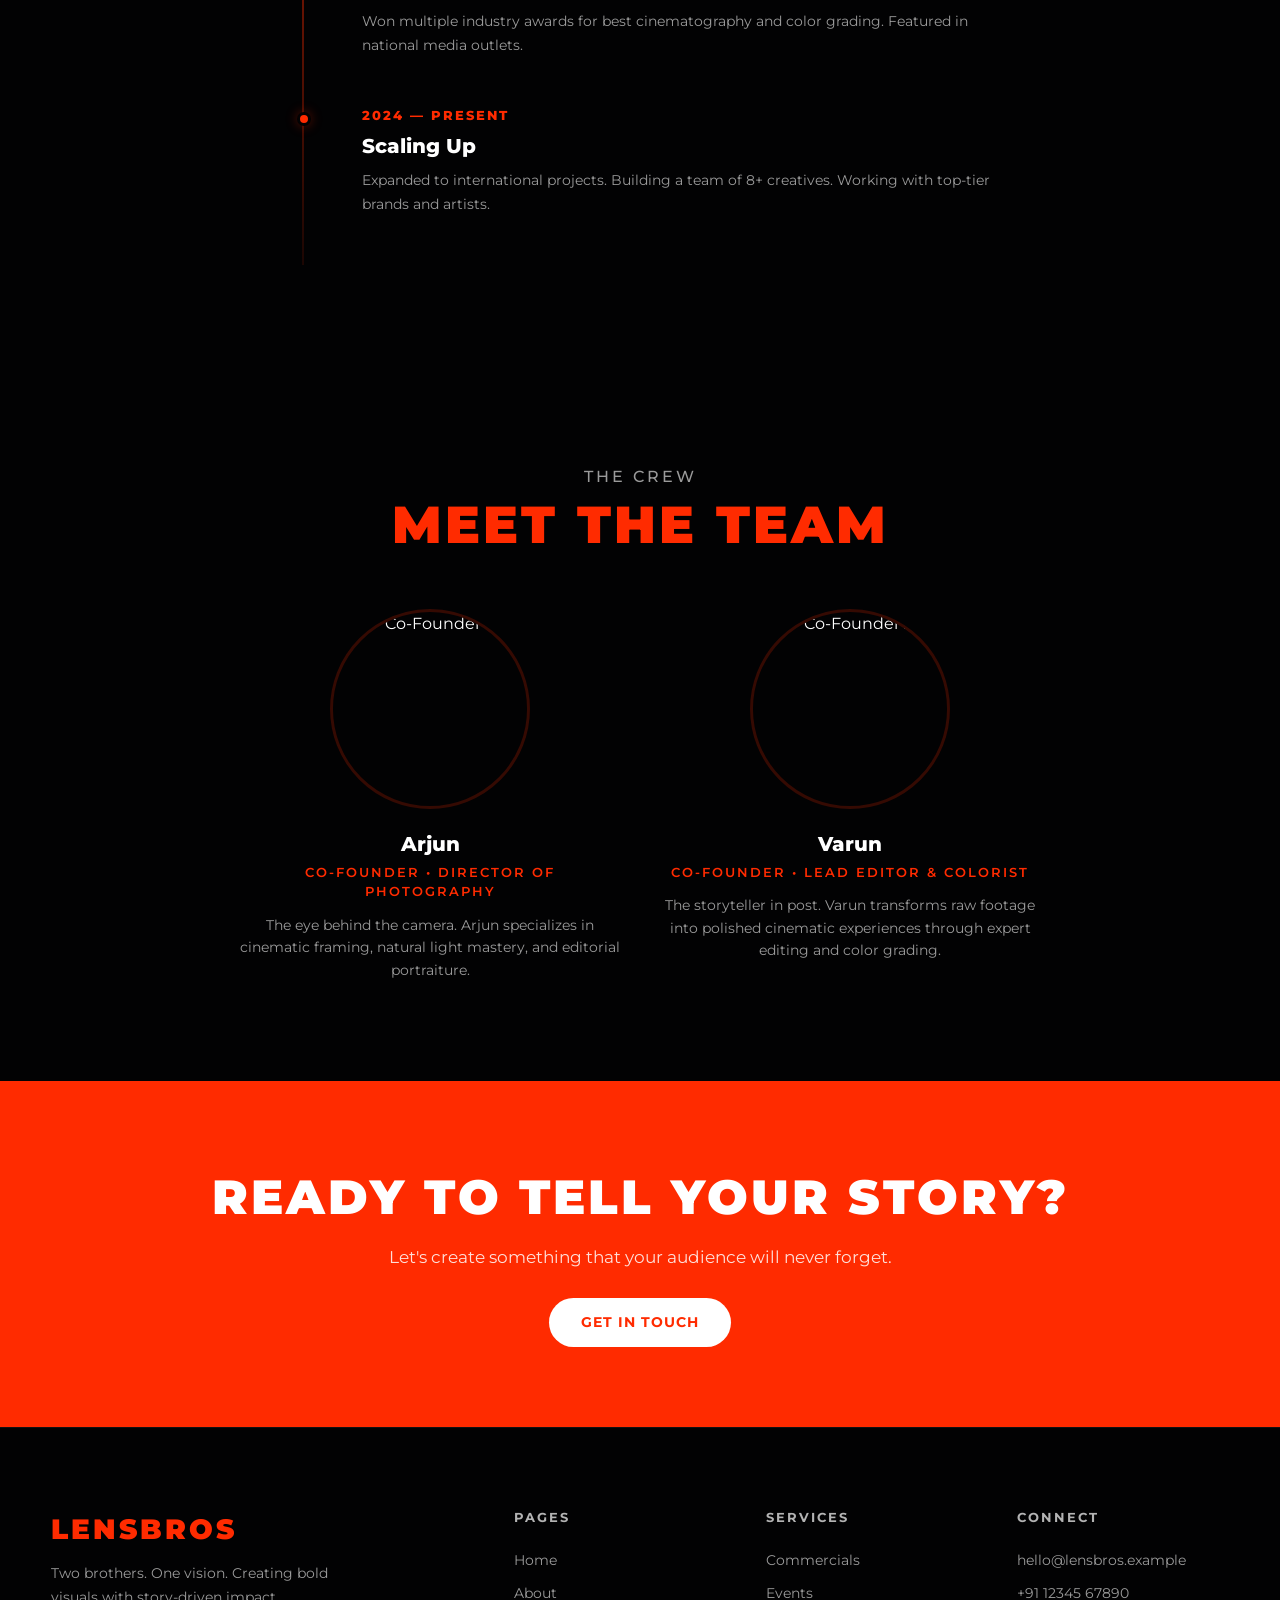
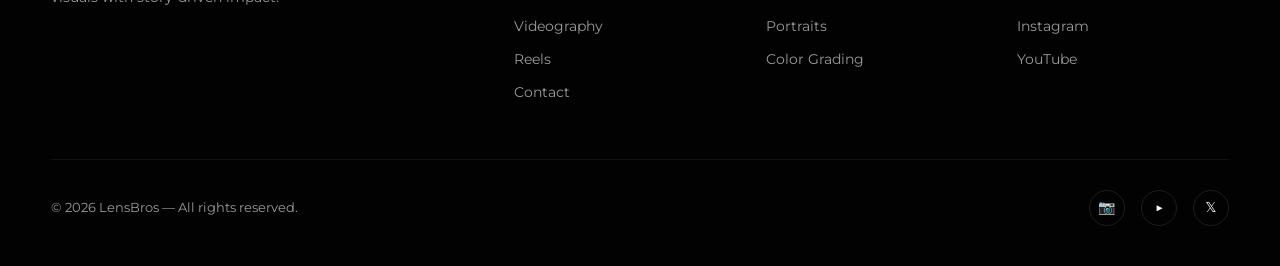
==== commit 7b3c4daf: "Update styles in about.html for responsiveness Removed commented responsive section and added styles" ====
--- a/about.html
+++ b/about.html
@@ -277,7 +277,6 @@
             line-height: 1.6;
         }
 
-        /* ───── Responsive ───── */
         @media (max-width: 768px) {
             .story-grid {
                 grid-template-columns: 1fr;
@@ -290,6 +289,42 @@
 
             .team-grid {
                 grid-template-columns: 1fr;
+            }
+
+            .page-hero {
+                min-height: 40vh;
+                padding: 100px 0 40px;
+            }
+
+            .page-hero .page-title {
+                letter-spacing: 0;
+            }
+
+            .timeline {
+                padding-left: 30px;
+            }
+
+            .timeline::before {
+                left: 8px;
+            }
+
+            .timeline-item::before {
+                left: -26px;
+                width: 12px;
+                height: 12px;
+            }
+
+            .timeline-item {
+                padding-left: 24px;
+            }
+
+            .team-avatar {
+                width: 160px;
+                height: 160px;
+            }
+
+            .value-card {
+                padding: 28px 20px;
             }
         }
     </style>
@@ -590,4 +625,4 @@
     <script src="js/shared.js"></script>
 </body>
 
-</html>+</html>
--- a/css/shared.css
+++ b/css/shared.css
@@ -0,0 +1,784 @@
+/* ==========================================================
+   LensBros — Shared Design System
+   Consistent across all pages
+   ========================================================== */
+
+/* ---------- Google Fonts ---------- */
+@import url('https://fonts.googleapis.com/css2?family=Montserrat:wght@300;400;500;600;700;800;900&display=swap');
+
+/* ---------- Root Variables ---------- */
+:root {
+    --offwhite: #f6efe6;
+    --black: #020203;
+    --accent: #ff2b00;
+    --accent-glow: rgba(255, 43, 0, 0.35);
+    --muted: #9a9a9a;
+    --glass: rgba(255, 255, 255, 0.78);
+    --glass-dark: rgba(0, 0, 0, 0.85);
+    --container: 1200px;
+    --orange: #ff6b35;
+    --radius: 12px;
+    --transition: 0.35s cubic-bezier(0.4, 0, 0.2, 1);
+}
+
+/* ---------- Reset ---------- */
+*,
+*::before,
+*::after {
+    box-sizing: border-box;
+    margin: 0;
+    padding: 0;
+}
+
+html {
+    scroll-behavior: smooth;
+    overflow-x: hidden;
+    height: 100%;
+}
+
+body {
+    overflow-x: hidden;
+    min-height: 100%;
+}
+
+body {
+    font-family: "Montserrat", system-ui, -apple-system, "Segoe UI", Roboto, "Helvetica Neue", Arial, sans-serif;
+    line-height: 1.5;
+    -webkit-font-smoothing: antialiased;
+    -moz-osx-font-smoothing: grayscale;
+    background: var(--black);
+    color: #fff;
+}
+
+img,
+video {
+    max-width: 100%;
+    display: block;
+}
+
+a {
+    text-decoration: none;
+    color: inherit;
+}
+
+ul,
+ol {
+    list-style: none;
+}
+
+/* ---------- Container ---------- */
+.container {
+    width: 92%;
+    max-width: var(--container);
+    margin: 0 auto;
+}
+
+/* ---------- NAVIGATION (Desktop Floating) ---------- */
+.site-nav {
+    position: fixed;
+    top: 20px;
+    left: 50%;
+    transform: translateX(-50%);
+    width: 94%;
+    max-width: 1100px;
+    z-index: 9999;
+    pointer-events: none;
+}
+
+.site-nav .nav-inner {
+    pointer-events: auto;
+    display: flex;
+    align-items: center;
+    justify-content: space-between;
+    padding: 12px 28px;
+    border-radius: 50px;
+    background: rgba(0, 0, 0, 0.88);
+    backdrop-filter: blur(18px);
+    -webkit-backdrop-filter: blur(18px);
+    box-shadow: 0 8px 32px rgba(0, 0, 0, 0.35), 0 0 0 1px rgba(255, 255, 255, 0.06);
+    transition: background var(--transition), box-shadow var(--transition);
+}
+
+.site-nav .nav-logo {
+    width: 46px;
+    height: 46px;
+    border-radius: 50%;
+    overflow: hidden;
+    display: flex;
+    align-items: center;
+    justify-content: center;
+    background: var(--accent);
+    flex-shrink: 0;
+}
+
+.site-nav .nav-logo img {
+    width: 100%;
+    height: 100%;
+    object-fit: contain;
+}
+
+.site-nav .nav-logo-text {
+    font-weight: 900;
+    font-size: 15px;
+    color: #fff;
+    letter-spacing: 2px;
+}
+
+.site-nav .nav-links {
+    display: flex;
+    gap: 32px;
+    align-items: center;
+}
+
+.site-nav .nav-links a {
+    font-size: 14px;
+    font-weight: 600;
+    color: rgba(255, 255, 255, 0.8);
+    text-transform: uppercase;
+    letter-spacing: 1.5px;
+    position: relative;
+    transition: color var(--transition);
+    padding: 4px 0;
+}
+
+.site-nav .nav-links a::after {
+    content: '';
+    position: absolute;
+    bottom: -2px;
+    left: 0;
+    width: 0;
+    height: 2px;
+    background: var(--accent);
+    transition: width var(--transition);
+    border-radius: 2px;
+}
+
+.site-nav .nav-links a:hover,
+.site-nav .nav-links a.active {
+    color: #fff;
+}
+
+.site-nav .nav-links a:hover::after,
+.site-nav .nav-links a.active::after {
+    width: 100%;
+}
+
+.site-nav .nav-cta {
+    display: flex;
+    align-items: center;
+    justify-content: center;
+    width: 42px;
+    height: 42px;
+    border-radius: 50%;
+    background: var(--accent);
+    color: #fff;
+    font-size: 18px;
+    transition: transform var(--transition), box-shadow var(--transition);
+    flex-shrink: 0;
+}
+
+.site-nav .nav-cta:hover {
+    transform: scale(1.12);
+    box-shadow: 0 0 20px var(--accent-glow);
+}
+
+/* Hamburger (mobile) */
+.site-nav .hamburger {
+    display: none;
+    flex-direction: column;
+    gap: 5px;
+    background: none;
+    border: none;
+    cursor: pointer;
+    padding: 8px;
+}
+
+.site-nav .hamburger span {
+    display: block;
+    width: 24px;
+    height: 2px;
+    background: #fff;
+    border-radius: 2px;
+    transition: transform var(--transition), opacity var(--transition);
+}
+
+.site-nav .hamburger.open span:nth-child(1) {
+    transform: rotate(45deg) translate(5px, 5px);
+}
+
+.site-nav .hamburger.open span:nth-child(2) {
+    opacity: 0;
+}
+
+.site-nav .hamburger.open span:nth-child(3) {
+    transform: rotate(-45deg) translate(5px, -5px);
+}
+
+/* Mobile menu overlay */
+.mobile-menu {
+    display: none;
+    position: fixed;
+    top: 0;
+    left: 0;
+    right: 0;
+    bottom: 0;
+    z-index: 9998;
+    background: rgba(0, 0, 0, 0.96);
+    backdrop-filter: blur(20px);
+    flex-direction: column;
+    align-items: center;
+    justify-content: center;
+    gap: 28px;
+}
+
+.mobile-menu.open {
+    display: flex;
+}
+
+.mobile-menu a {
+    font-size: 24px;
+    font-weight: 700;
+    color: rgba(255, 255, 255, 0.85);
+    text-transform: uppercase;
+    letter-spacing: 4px;
+    transition: color var(--transition), transform var(--transition);
+}
+
+.mobile-menu a:hover {
+    color: var(--accent);
+    transform: translateX(8px);
+}
+
+/* Bottom Mobile Navbar */
+.bottom-nav {
+    position: fixed;
+    bottom: 12px;
+    left: 50%;
+    transform: translateX(-50%);
+    z-index: 9999;
+    width: 92%;
+    max-width: 420px;
+    background: rgba(0, 0, 0, 0.85);
+    backdrop-filter: blur(16px);
+    -webkit-backdrop-filter: blur(16px);
+    border-radius: 28px;
+    box-shadow: 0 8px 32px rgba(0, 0, 0, 0.4);
+    display: none;
+    justify-content: space-around;
+    align-items: center;
+    padding: 10px 16px;
+    padding-bottom: max(10px, env(safe-area-inset-bottom));
+    border: 1px solid rgba(255, 255, 255, 0.06);
+}
+
+.bottom-nav a {
+    display: flex;
+    flex-direction: column;
+    align-items: center;
+    gap: 3px;
+    color: rgba(255, 255, 255, 0.6);
+    font-size: 10px;
+    font-weight: 600;
+    text-transform: uppercase;
+    letter-spacing: 0.5px;
+    transition: color var(--transition);
+}
+
+.bottom-nav a svg {
+    width: 22px;
+    height: 22px;
+    stroke: currentColor;
+    fill: none;
+    stroke-width: 2;
+}
+
+.bottom-nav a:hover,
+.bottom-nav a.active {
+    color: var(--accent);
+}
+
+.bottom-nav a .indicator {
+    width: 16px;
+    height: 2px;
+    border-radius: 2px;
+    background: var(--accent);
+    opacity: 0;
+    transition: opacity var(--transition);
+}
+
+.bottom-nav a.active .indicator,
+.bottom-nav a:hover .indicator {
+    opacity: 1;
+}
+
+/* ---------- SECTION BLOCKS ---------- */
+.section {
+    width: 100%;
+    padding: 100px 0;
+    position: relative;
+    overflow: hidden;
+}
+
+.section.dark {
+    background: var(--black);
+    color: #fff;
+}
+
+.section.light {
+    background: var(--offwhite);
+    color: #111;
+}
+
+.section.hero-section {
+    min-height: 100vh;
+    display: flex;
+    align-items: center;
+    justify-content: center;
+    padding: 0;
+}
+
+/* ---------- Typography ---------- */
+.big-title {
+    font-weight: 900;
+    font-family: "Montserrat", sans-serif;
+    letter-spacing: 3px;
+    font-size: clamp(32px, 8vw, 84px);
+    line-height: 0.92;
+    text-transform: uppercase;
+    margin: 0 0 20px 0;
+    color: var(--accent);
+    overflow-wrap: break-word;
+    word-break: break-word;
+}
+
+.section-subtitle {
+    font-size: 16px;
+    font-weight: 500;
+    color: var(--muted);
+    text-transform: uppercase;
+    letter-spacing: 3px;
+    margin-bottom: 12px;
+}
+
+.body-text {
+    font-size: 17px;
+    line-height: 1.7;
+    color: rgba(255, 255, 255, 0.78);
+    max-width: 640px;
+}
+
+.body-text.dark-text {
+    color: rgba(17, 17, 17, 0.78);
+}
+
+/* ---------- Buttons ---------- */
+.btn {
+    display: inline-flex;
+    align-items: center;
+    gap: 8px;
+    font-weight: 700;
+    font-size: 14px;
+    letter-spacing: 1px;
+    text-transform: uppercase;
+    padding: 14px 32px;
+    border-radius: 50px;
+    border: none;
+    cursor: pointer;
+    transition: all var(--transition);
+}
+
+.btn-accent {
+    background: var(--accent);
+    color: #fff;
+    box-shadow: 0 4px 20px var(--accent-glow);
+}
+
+.btn-accent:hover {
+    transform: translateY(-2px);
+    box-shadow: 0 8px 30px var(--accent-glow);
+}
+
+.btn-ghost {
+    background: transparent;
+    color: #fff;
+    border: 2px solid rgba(255, 255, 255, 0.25);
+}
+
+.btn-ghost:hover {
+    border-color: var(--accent);
+    color: var(--accent);
+}
+
+.btn-ghost.dark-ghost {
+    color: #111;
+    border-color: rgba(17, 17, 17, 0.2);
+}
+
+.btn-ghost.dark-ghost:hover {
+    border-color: var(--accent);
+    color: var(--accent);
+}
+
+/* ---------- Cards ---------- */
+.glass-card {
+    background: rgba(255, 255, 255, 0.04);
+    border: 1px solid rgba(255, 255, 255, 0.08);
+    border-radius: var(--radius);
+    padding: 28px;
+    transition: transform var(--transition), box-shadow var(--transition), border-color var(--transition);
+}
+
+.glass-card:hover {
+    transform: translateY(-4px);
+    border-color: rgba(255, 43, 0, 0.2);
+    box-shadow: 0 12px 40px rgba(0, 0, 0, 0.3);
+}
+
+.glass-card.light-card {
+    background: rgba(255, 255, 255, 0.95);
+    border-color: rgba(0, 0, 0, 0.06);
+    color: #111;
+}
+
+.glass-card.light-card:hover {
+    box-shadow: 0 12px 40px rgba(0, 0, 0, 0.08);
+}
+
+/* ---------- Animations ---------- */
+.reveal {
+    opacity: 0;
+    transform: translateY(30px);
+    transition: opacity 0.7s ease, transform 0.7s ease;
+}
+
+.reveal.visible {
+    opacity: 1;
+    transform: translateY(0);
+}
+
+.reveal-left {
+    opacity: 0;
+    transform: translateX(-40px);
+    transition: opacity 0.7s ease, transform 0.7s ease;
+}
+
+.reveal-left.visible {
+    opacity: 1;
+    transform: translateX(0);
+}
+
+.reveal-right {
+    opacity: 0;
+    transform: translateX(40px);
+    transition: opacity 0.7s ease, transform 0.7s ease;
+}
+
+.reveal-right.visible {
+    opacity: 1;
+    transform: translateX(0);
+}
+
+.reveal-scale {
+    opacity: 0;
+    transform: scale(0.92);
+    transition: opacity 0.7s ease, transform 0.7s ease;
+}
+
+.reveal-scale.visible {
+    opacity: 1;
+    transform: scale(1);
+}
+
+/* Stagger delays */
+.delay-1 {
+    transition-delay: 0.1s;
+}
+
+.delay-2 {
+    transition-delay: 0.2s;
+}
+
+.delay-3 {
+    transition-delay: 0.3s;
+}
+
+.delay-4 {
+    transition-delay: 0.4s;
+}
+
+.delay-5 {
+    transition-delay: 0.5s;
+}
+
+.delay-6 {
+    transition-delay: 0.6s;
+}
+
+/* Floating animation */
+@keyframes float {
+
+    0%,
+    100% {
+        transform: translateY(0);
+    }
+
+    50% {
+        transform: translateY(-12px);
+    }
+}
+
+.floating {
+    animation: float 4s ease-in-out infinite;
+}
+
+/* Pulse glow */
+@keyframes pulse-glow {
+
+    0%,
+    100% {
+        box-shadow: 0 0 20px var(--accent-glow);
+    }
+
+    50% {
+        box-shadow: 0 0 40px var(--accent-glow), 0 0 60px rgba(255, 43, 0, 0.15);
+    }
+}
+
+.pulse-glow {
+    animation: pulse-glow 3s ease-in-out infinite;
+}
+
+/* Infinite scroll text */
+@keyframes scroll-text {
+    0% {
+        transform: translateX(0);
+    }
+
+    100% {
+        transform: translateX(-50%);
+    }
+}
+
+.scroll-track {
+    display: flex;
+    white-space: nowrap;
+    animation: scroll-text 30s linear infinite;
+}
+
+/* Gradient text */
+.gradient-text {
+    background: linear-gradient(135deg, var(--accent), #ff6b35, #ff2b00);
+    -webkit-background-clip: text;
+    -webkit-text-fill-color: transparent;
+    background-clip: text;
+}
+
+/* Glow text */
+.glow-text {
+    text-shadow: 0 0 20px var(--accent-glow), 0 0 40px rgba(255, 43, 0, 0.1);
+}
+
+/* ---------- FOOTER ---------- */
+.site-footer {
+    background: var(--black);
+    color: #fff;
+    padding: 80px 0 40px;
+    border-top: 1px solid rgba(255, 255, 255, 0.06);
+    position: relative;
+    z-index: 1;
+}
+
+.footer-grid {
+    display: grid;
+    grid-template-columns: 2fr 1fr 1fr 1fr;
+    gap: 40px;
+    margin-bottom: 50px;
+}
+
+.footer-brand h3 {
+    font-size: 28px;
+    font-weight: 900;
+    letter-spacing: 3px;
+    color: var(--accent);
+    margin-bottom: 12px;
+}
+
+.footer-brand p {
+    color: var(--muted);
+    font-size: 14px;
+    line-height: 1.7;
+    max-width: 300px;
+}
+
+.footer-col h4 {
+    font-size: 13px;
+    font-weight: 700;
+    text-transform: uppercase;
+    letter-spacing: 2px;
+    margin-bottom: 16px;
+    color: rgba(255, 255, 255, 0.7);
+}
+
+.footer-col a {
+    display: block;
+    font-size: 14px;
+    color: var(--muted);
+    padding: 6px 0;
+    transition: color var(--transition), transform var(--transition);
+}
+
+.footer-col a:hover {
+    color: var(--accent);
+    transform: translateX(4px);
+}
+
+.footer-bottom {
+    display: flex;
+    justify-content: space-between;
+    align-items: center;
+    padding-top: 30px;
+    border-top: 1px solid rgba(255, 255, 255, 0.06);
+}
+
+.footer-bottom p {
+    font-size: 13px;
+    color: var(--muted);
+}
+
+.footer-socials {
+    display: flex;
+    gap: 16px;
+}
+
+.footer-socials a {
+    width: 36px;
+    height: 36px;
+    border-radius: 50%;
+    border: 1px solid rgba(255, 255, 255, 0.1);
+    display: flex;
+    align-items: center;
+    justify-content: center;
+    font-size: 14px;
+    transition: all var(--transition);
+}
+
+.footer-socials a:hover {
+    background: var(--accent);
+    border-color: var(--accent);
+    transform: translateY(-2px);
+}
+
+/* ---------- SCROLLBAR ---------- */
+::-webkit-scrollbar {
+    width: 8px;
+}
+
+::-webkit-scrollbar-track {
+    background: var(--black);
+}
+
+::-webkit-scrollbar-thumb {
+    background: rgba(255, 43, 0, 0.3);
+    border-radius: 4px;
+}
+
+::-webkit-scrollbar-thumb:hover {
+    background: var(--accent);
+}
+
+/* ---------- Page transition ---------- */
+.page-transition {
+    position: fixed;
+    inset: 0;
+    z-index: 99999;
+    background: var(--black);
+    transform: scaleY(0);
+    transform-origin: bottom;
+    pointer-events: none;
+}
+
+/* ---------- Decorative blobs ---------- */
+.blob {
+    position: absolute;
+    border-radius: 50%;
+    filter: blur(80px);
+    pointer-events: none;
+    z-index: 0;
+    max-width: 100vw;
+}
+
+.blob-accent {
+    background: radial-gradient(circle, rgba(255, 43, 0, 0.12), transparent 70%);
+}
+
+.blob-blue {
+    background: radial-gradient(circle, rgba(60, 100, 255, 0.08), transparent 70%);
+}
+
+/* ---------- RESPONSIVE ---------- */
+@media (max-width: 1024px) {
+    .footer-grid {
+        grid-template-columns: 1fr 1fr;
+    }
+}
+
+@media (max-width: 768px) {
+    .site-nav .nav-links {
+        display: none;
+    }
+
+    .site-nav .nav-cta {
+        display: none;
+    }
+
+    .site-nav .hamburger {
+        display: flex;
+    }
+
+    .bottom-nav {
+        display: flex;
+    }
+
+    .section {
+        padding: 60px 0;
+    }
+
+    .footer-grid {
+        grid-template-columns: 1fr;
+        gap: 28px;
+    }
+
+    .footer-bottom {
+        flex-direction: column;
+        gap: 16px;
+        text-align: center;
+        padding-bottom: 80px;
+    }
+
+    .big-title {
+        letter-spacing: 1px;
+    }
+
+    .blob {
+        max-width: 60vw;
+        max-height: 60vw;
+        opacity: 0.7;
+    }
+}
+
+@media (max-width: 480px) {
+    .big-title {
+        font-size: clamp(28px, 10vw, 48px);
+        letter-spacing: 0;
+    }
+
+    .btn {
+        padding: 12px 24px;
+        font-size: 13px;
+    }
+
+    .section-subtitle {
+        letter-spacing: 1px;
+        font-size: 13px;
+    }
+}
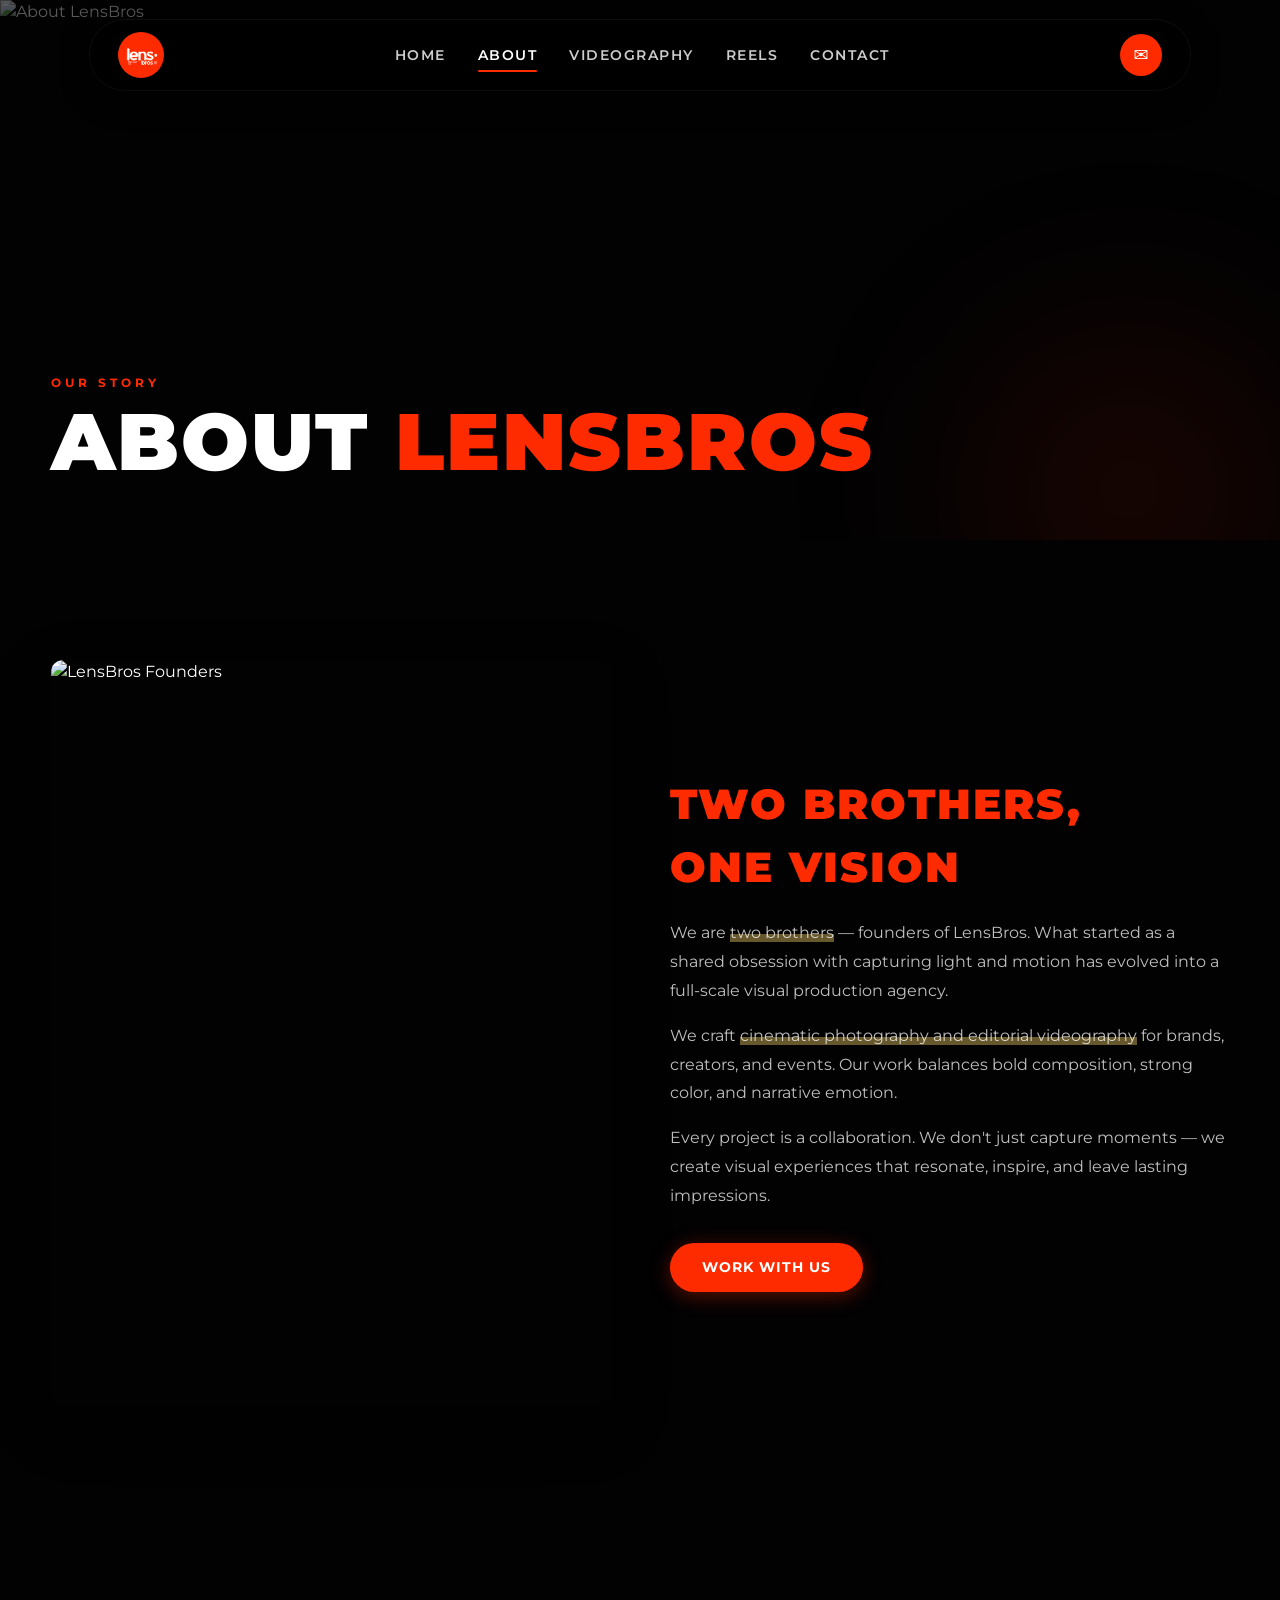
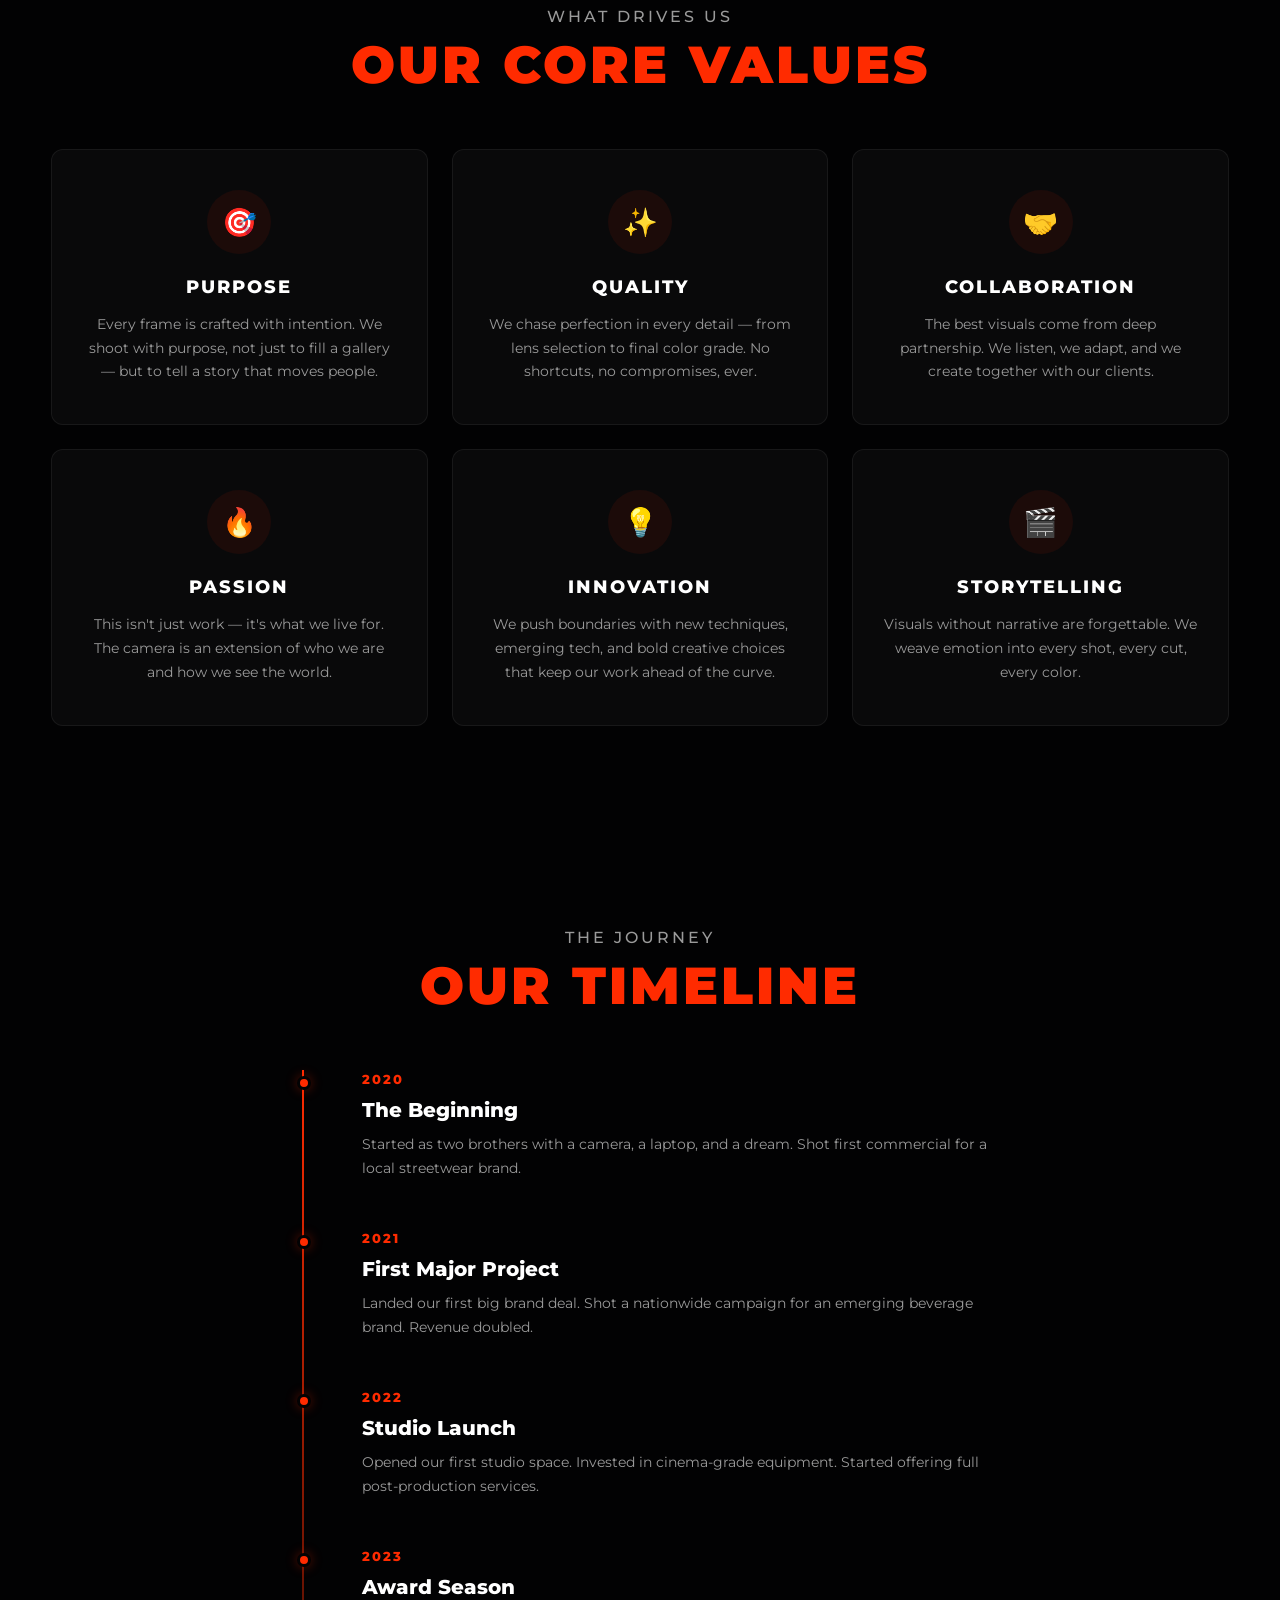
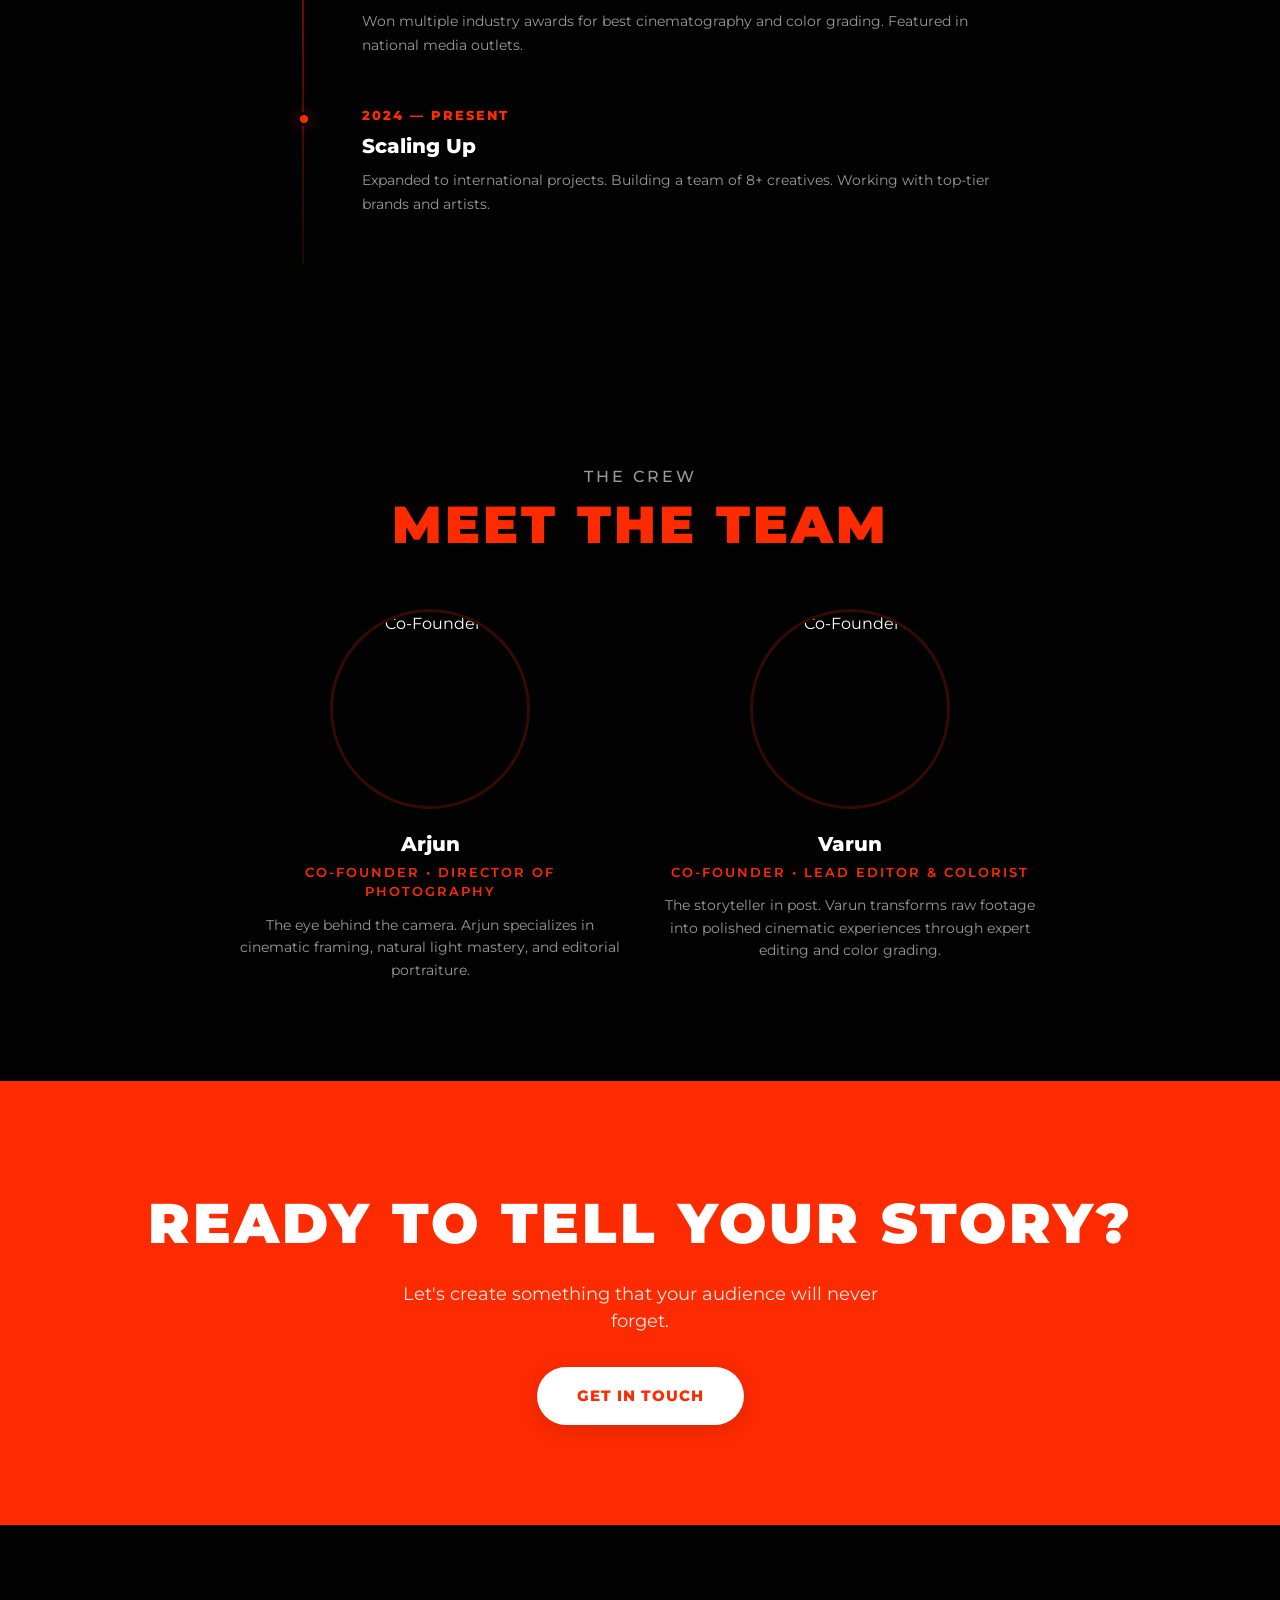
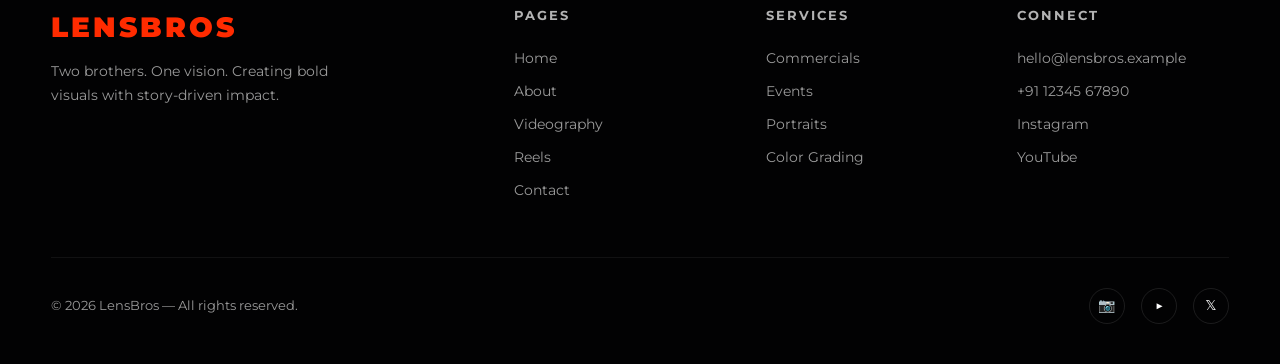
==== commit 1560567d: "Refactor CTA section in about.html" ====
--- a/about.html
+++ b/about.html
@@ -570,13 +570,10 @@
 
 
     <!-- ═══════ CTA ═══════ -->
-    <section style="background:var(--accent);padding:80px 20px;text-align:center;overflow:hidden;position:relative;">
-        <h2 class="reveal"
-            style="font-size:clamp(28px,5vw,48px);font-weight:900;color:#fff;text-transform:uppercase;letter-spacing:3px;">
-            Ready to Tell Your Story?</h2>
-        <p class="reveal delay-1" style="color:rgba(255,255,255,0.85);font-size:17px;margin:12px 0 28px;">Let's create
-            something that your audience will never forget.</p>
-        <a href="contact.html" class="btn reveal delay-2" style="background:#fff;color:var(--accent);">Get in Touch</a>
+    <section class="cta-band">
+        <h2>Ready to Tell Your Story?</h2>
+        <p>Let's create something that your audience will never forget.</p>
+        <a href="contact.html" class="btn">Get in Touch</a>
     </section>
 
 
--- a/css/shared.css
+++ b/css/shared.css
@@ -578,6 +578,67 @@
     text-shadow: 0 0 20px var(--accent-glow), 0 0 40px rgba(255, 43, 0, 0.1);
 }
 
+/* ---------- CTA BAND (Shared) ---------- */
+.cta-band {
+    background: var(--accent);
+    padding: 100px 20px;
+    text-align: center;
+    overflow: hidden;
+    position: relative;
+}
+
+.cta-band h2 {
+    font-size: clamp(28px, 6vw, 56px);
+    font-weight: 900;
+    color: #fff;
+    text-transform: uppercase;
+    letter-spacing: 3px;
+    margin-bottom: 16px;
+}
+
+.cta-band p {
+    font-size: 18px;
+    color: rgba(255, 255, 255, 0.9);
+    margin-bottom: 32px;
+    max-width: 520px;
+    margin-left: auto;
+    margin-right: auto;
+}
+
+.cta-band .btn {
+    background: #fff;
+    color: var(--accent);
+    border: none;
+    padding: 18px 40px;
+    font-size: 15px;
+    font-weight: 800;
+    box-shadow: 0 4px 24px rgba(0, 0, 0, 0.15);
+}
+
+.cta-band .btn:hover {
+    transform: translateY(-3px);
+    box-shadow: 0 8px 32px rgba(0, 0, 0, 0.25);
+}
+
+@media (max-width: 768px) {
+    .cta-band {
+        padding: 72px 20px;
+    }
+
+    .cta-band h2 {
+        letter-spacing: 1px;
+    }
+
+    .cta-band p {
+        font-size: 15px;
+    }
+
+    .cta-band .btn {
+        padding: 16px 32px;
+        font-size: 14px;
+    }
+}
+
 /* ---------- FOOTER ---------- */
 .site-footer {
     background: var(--black);
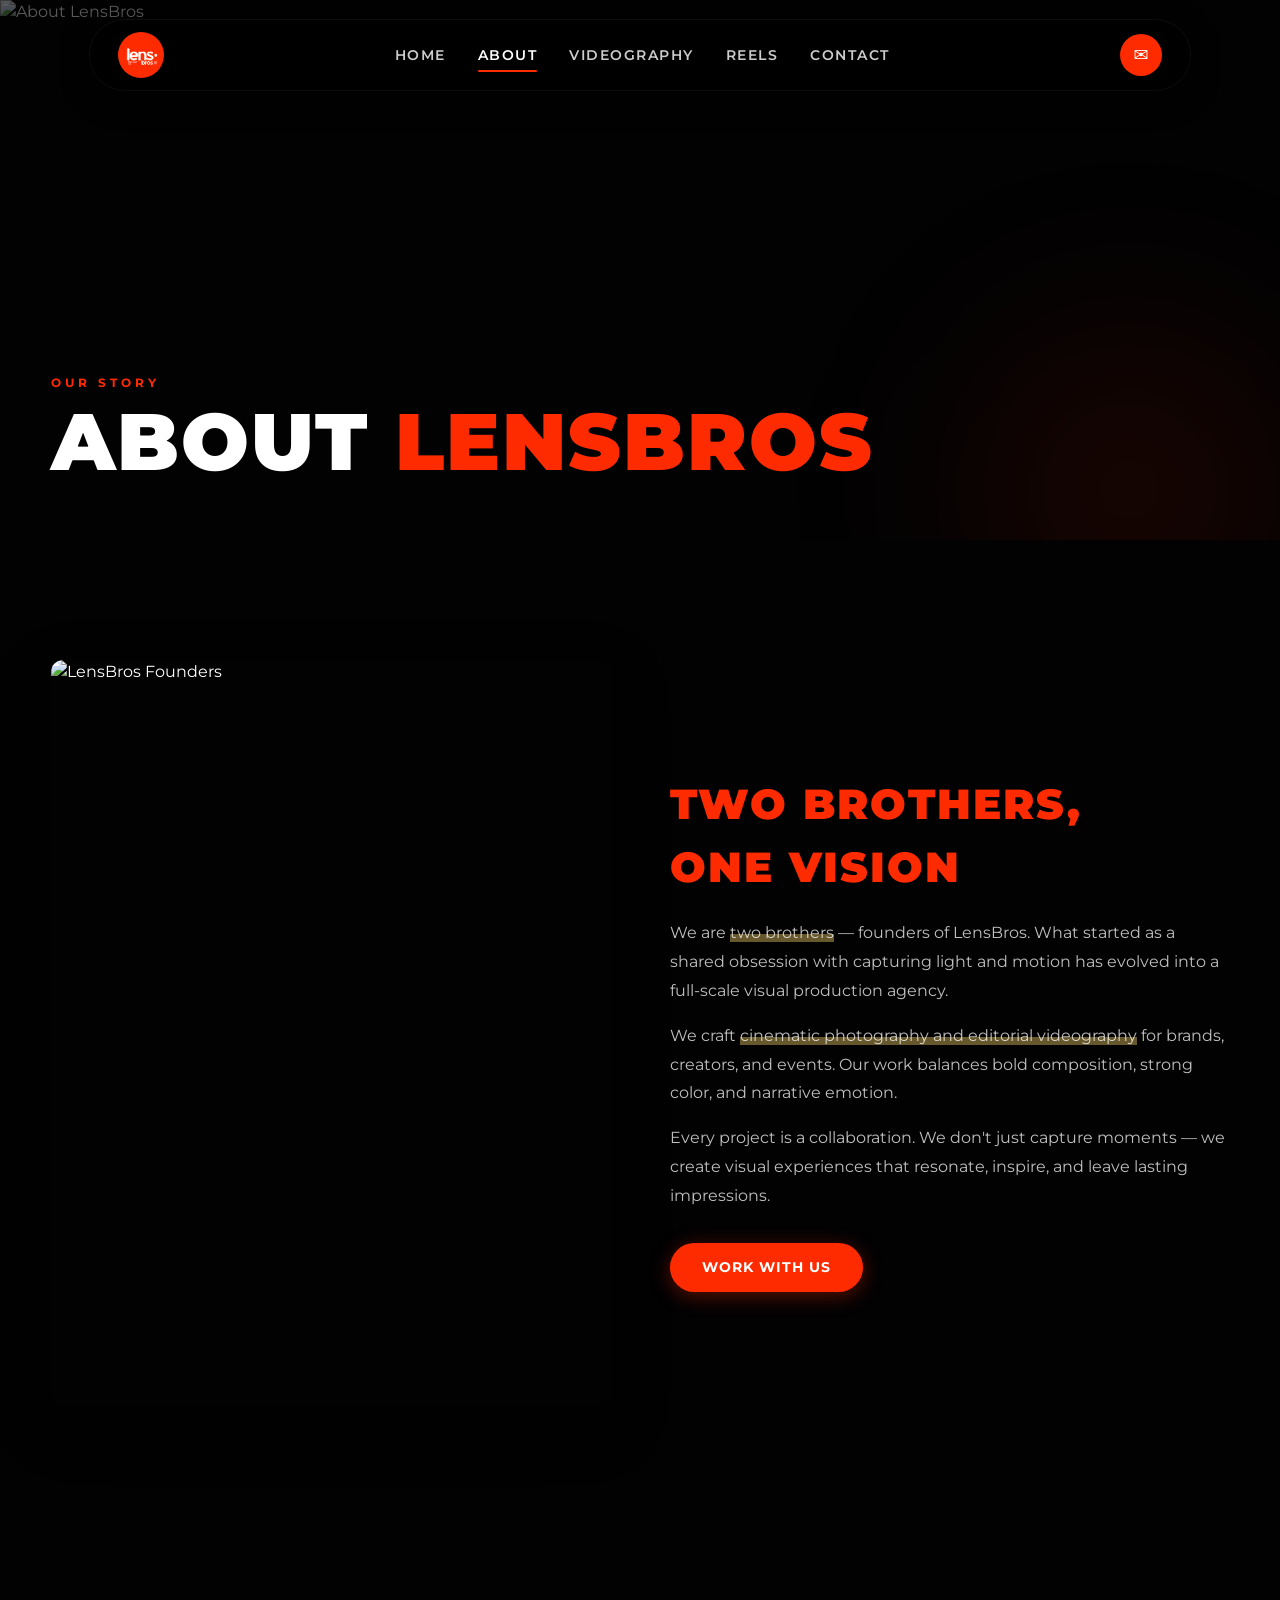
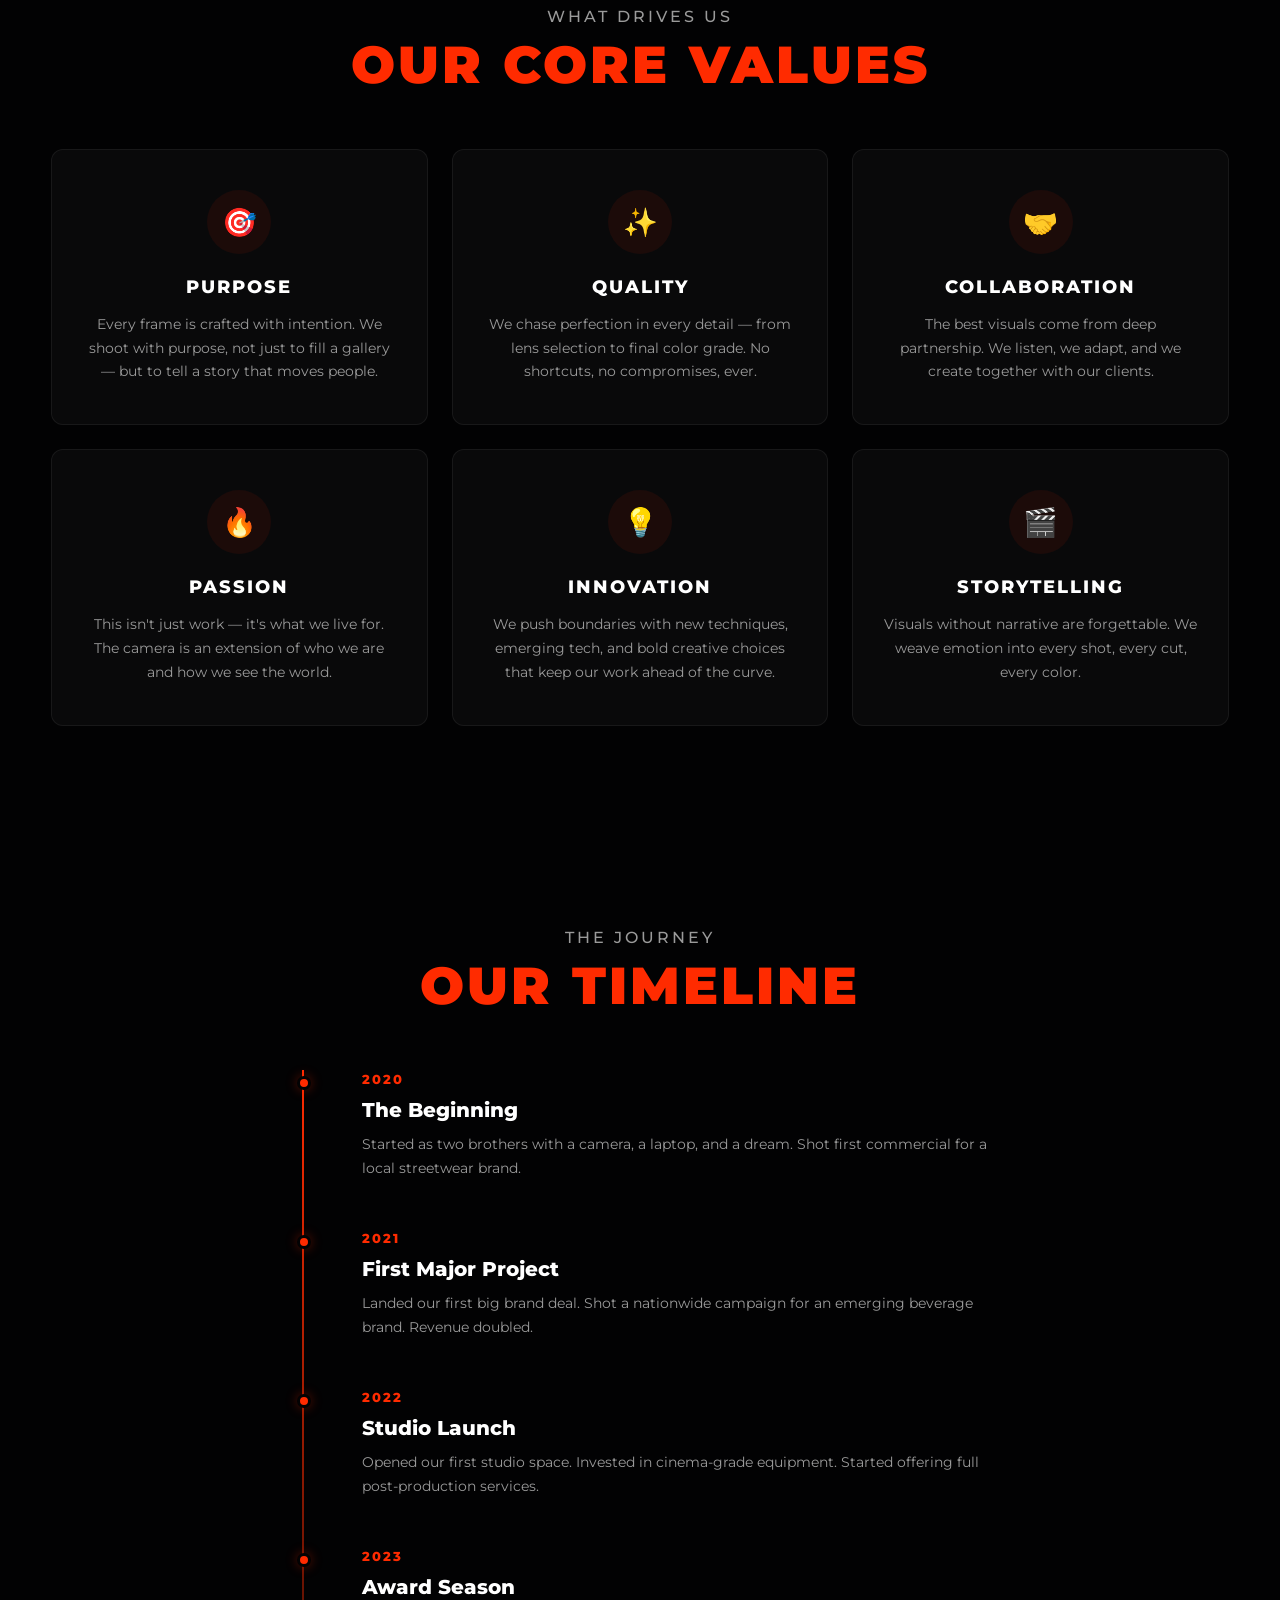
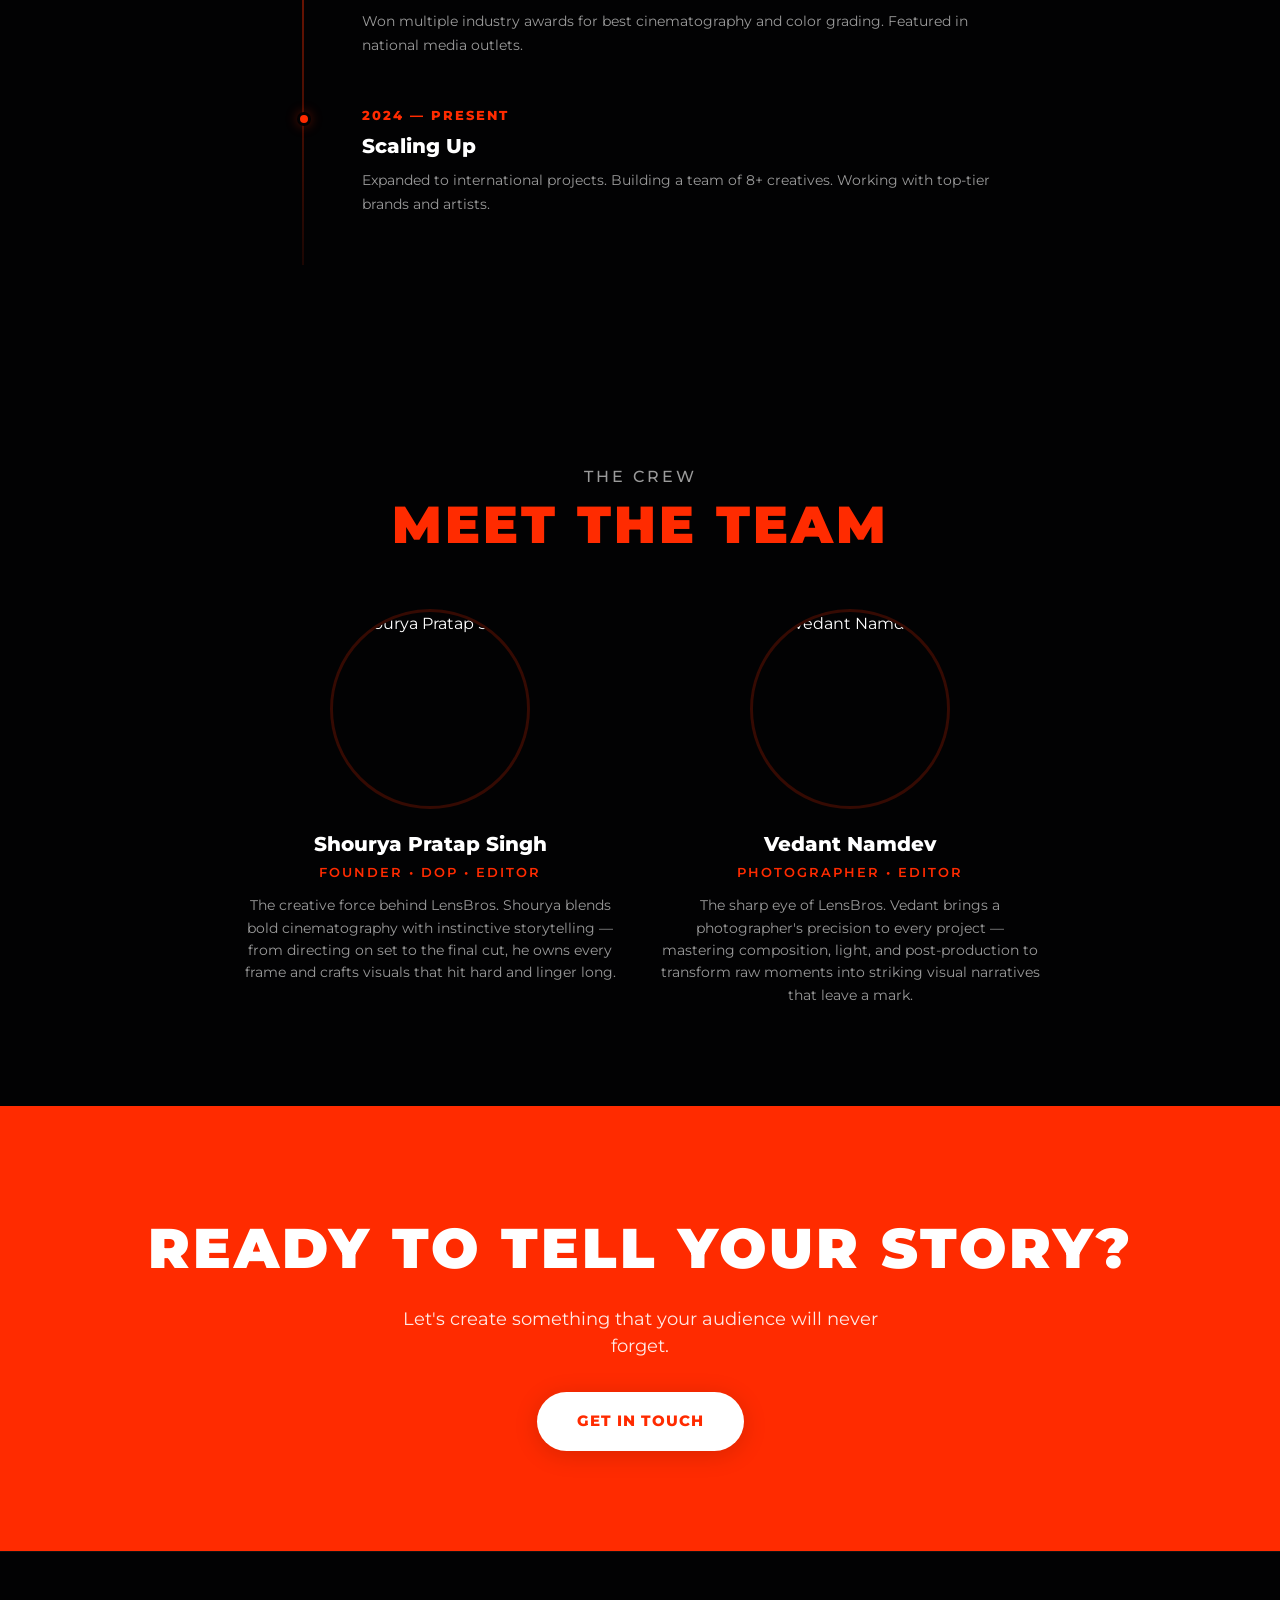
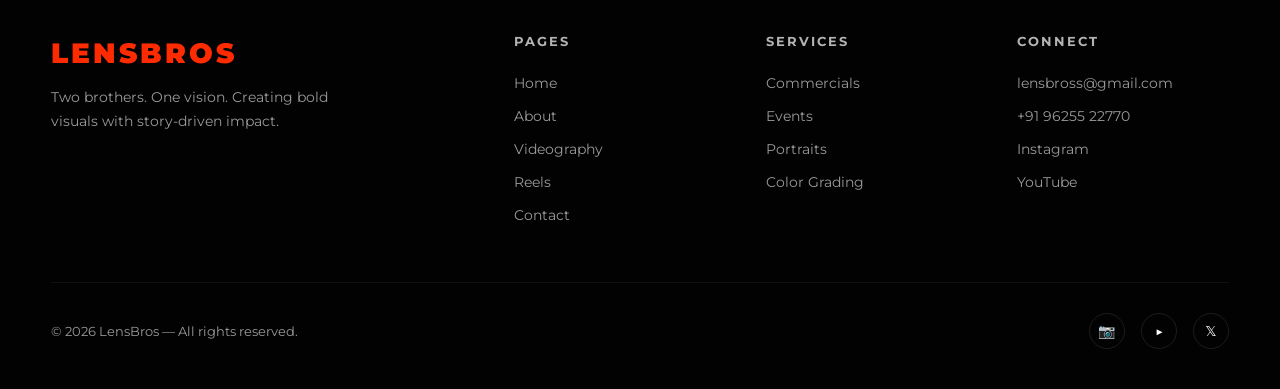
==== commit 4a5e1cd9: "Update team member details and contact information" ====
--- a/about.html
+++ b/about.html
@@ -546,23 +546,21 @@
                     <div class="team-avatar">
                         <img loading="lazy"
                             src="https://images.unsplash.com/photo-1507003211169-0a1dd7228f2d?q=80&w=400"
-                            alt="Co-Founder 1">
+                            alt="Shourya Pratap Singh">
                     </div>
-                    <h3>Arjun</h3>
-                    <div class="role">Co-Founder • Director of Photography</div>
-                    <p>The eye behind the camera. Arjun specializes in cinematic framing, natural light mastery, and
-                        editorial portraiture.</p>
+                    <h3>Shourya Pratap Singh</h3>
+                    <div class="role">Founder • DOP • Editor</div>
+                    <p>The creative force behind LensBros. Shourya blends bold cinematography with instinctive storytelling — from directing on set to the final cut, he owns every frame and crafts visuals that hit hard and linger long.</p>
                 </div>
                 <div class="team-card reveal delay-2">
                     <div class="team-avatar">
                         <img loading="lazy"
                             src="https://images.unsplash.com/photo-1500648767791-00dcc994a43e?q=80&w=400"
-                            alt="Co-Founder 2">
+                            alt="Vedant Namdev">
                     </div>
-                    <h3>Varun</h3>
-                    <div class="role">Co-Founder • Lead Editor & Colorist</div>
-                    <p>The storyteller in post. Varun transforms raw footage into polished cinematic experiences through
-                        expert editing and color grading.</p>
+                    <h3>Vedant Namdev</h3>
+                    <div class="role">Photographer • Editor</div>
+                    <p>The sharp eye of LensBros. Vedant brings a photographer's precision to every project — mastering composition, light, and post-production to transform raw moments into striking visual narratives that leave a mark.</p>
                 </div>
             </div>
         </div>
@@ -602,16 +600,16 @@
                 </div>
                 <div class="footer-col">
                     <h4>Connect</h4>
-                    <a href="mailto:hello@lensbros.example">hello@lensbros.example</a>
-                    <a href="tel:+911234567890">+91 12345 67890</a>
-                    <a href="https://instagram.com" target="_blank">Instagram</a>
+                    <a href="mailto:lensbross@gmail.com">lensbross@gmail.com</a>
+                    <a href="tel:+919625522770">+91 96255 22770</a>
+                    <a href="https://www.instagram.com/lensbross/" target="_blank">Instagram</a>
                     <a href="https://youtube.com" target="_blank">YouTube</a>
                 </div>
             </div>
             <div class="footer-bottom">
                 <p>© <span id="year"></span> LensBros — All rights reserved.</p>
                 <div class="footer-socials">
-                    <a href="https://instagram.com" target="_blank" title="Instagram">📷</a>
+                    <a href="https://www.instagram.com/lensbross/" target="_blank" title="Instagram">📷</a>
                     <a href="https://youtube.com" target="_blank" title="YouTube">▶</a>
                     <a href="https://twitter.com" target="_blank" title="Twitter">𝕏</a>
                 </div>
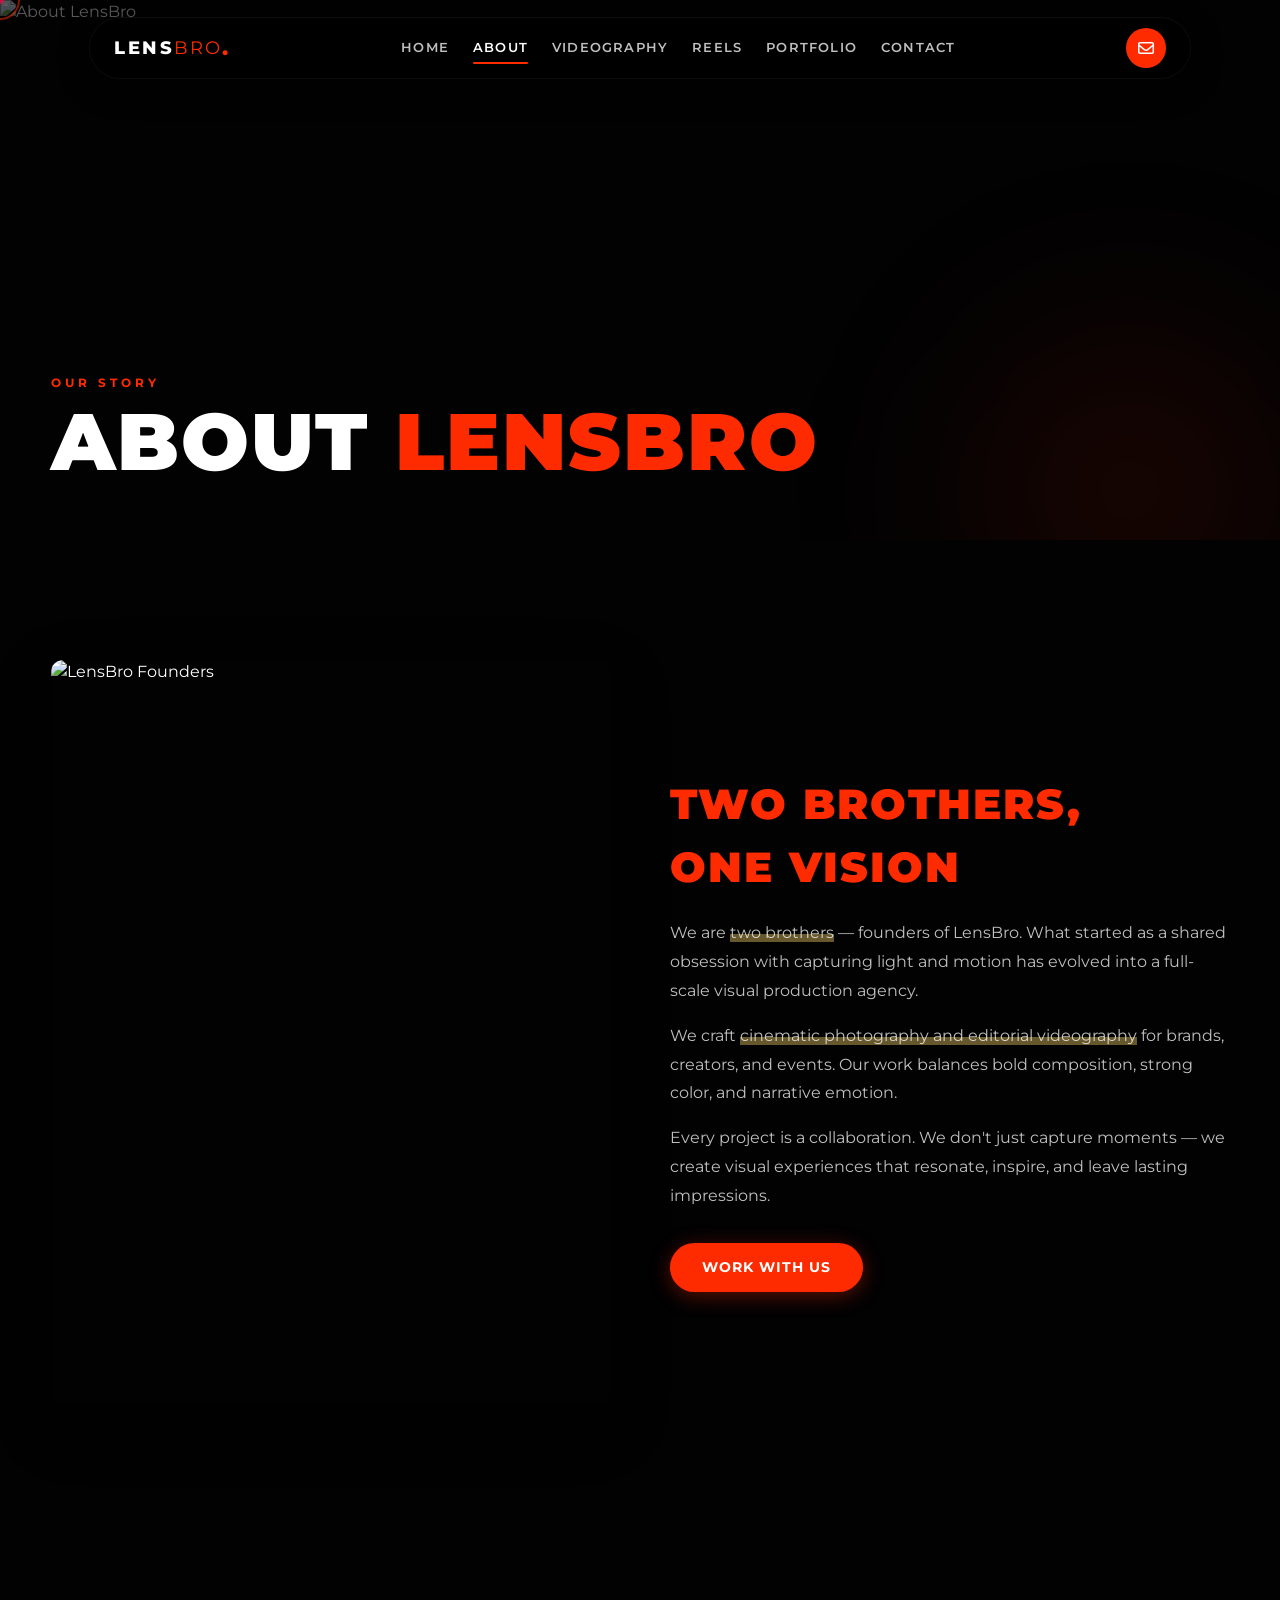
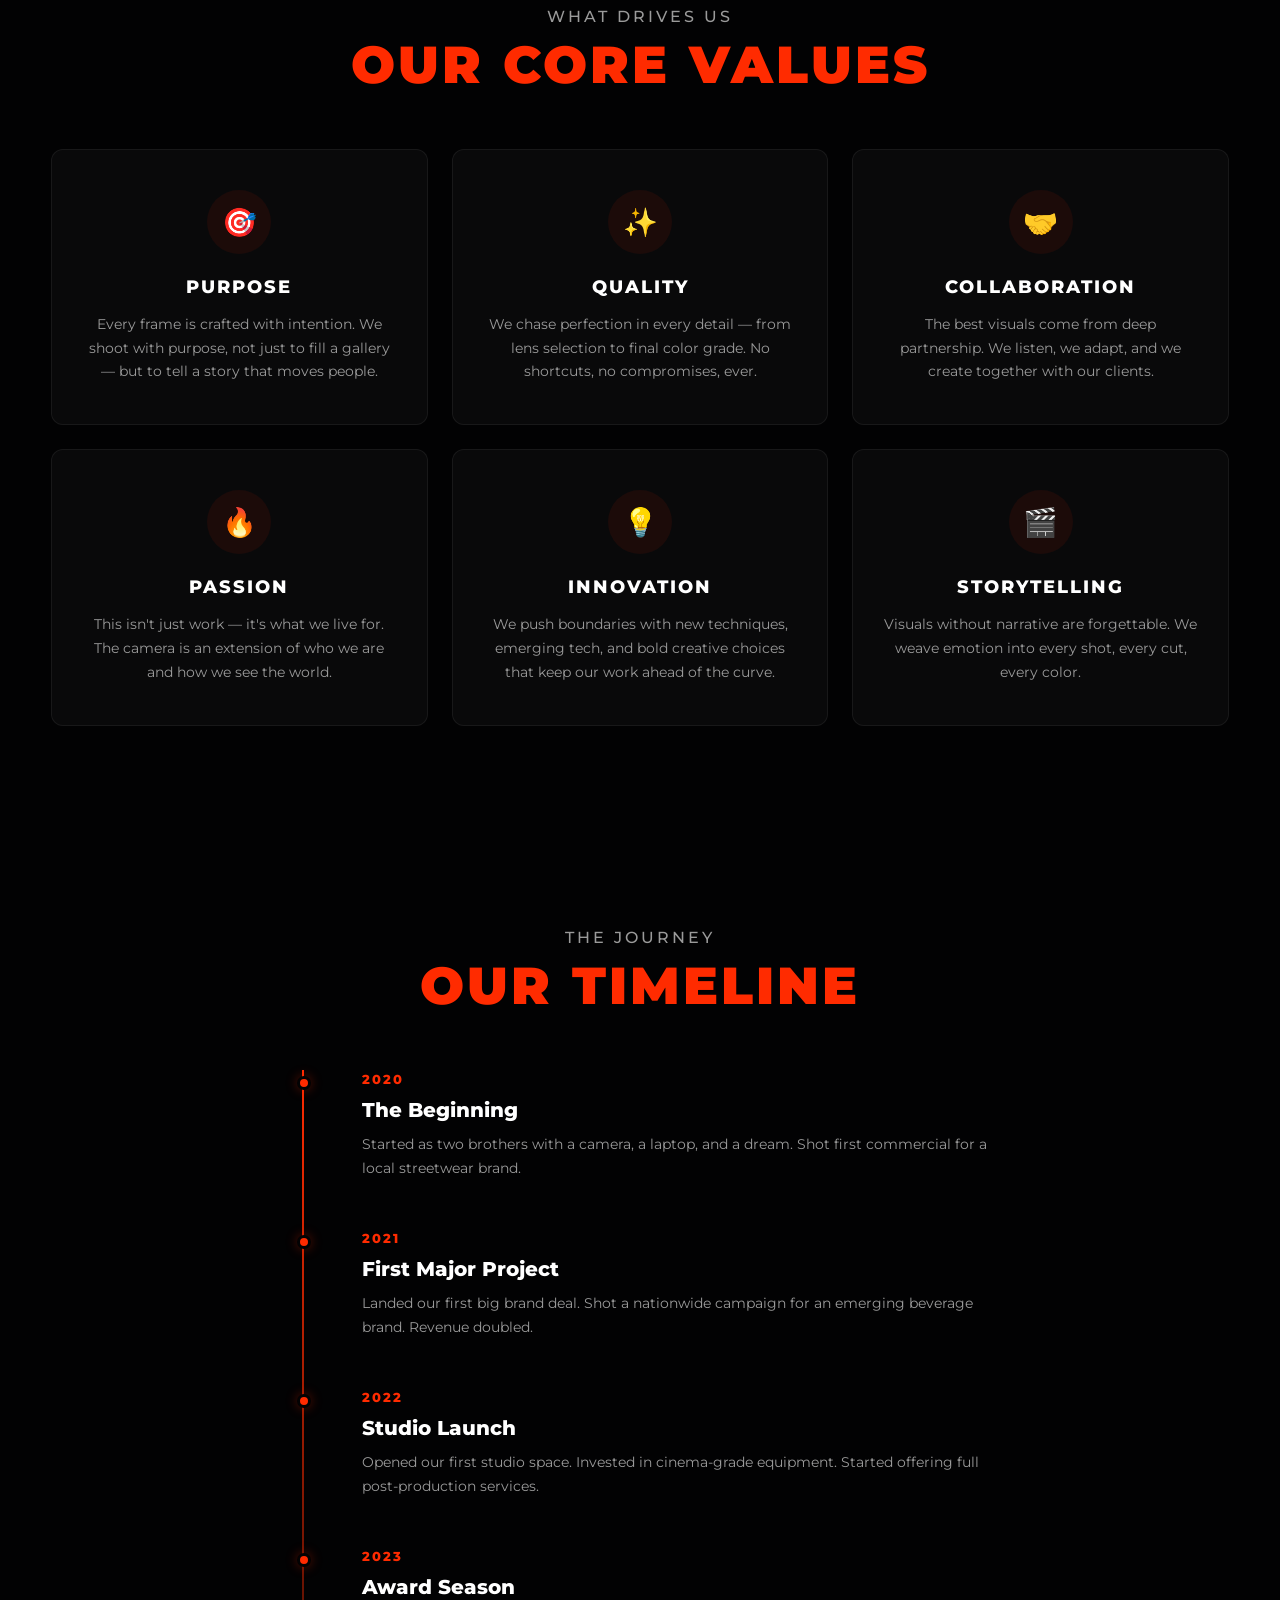
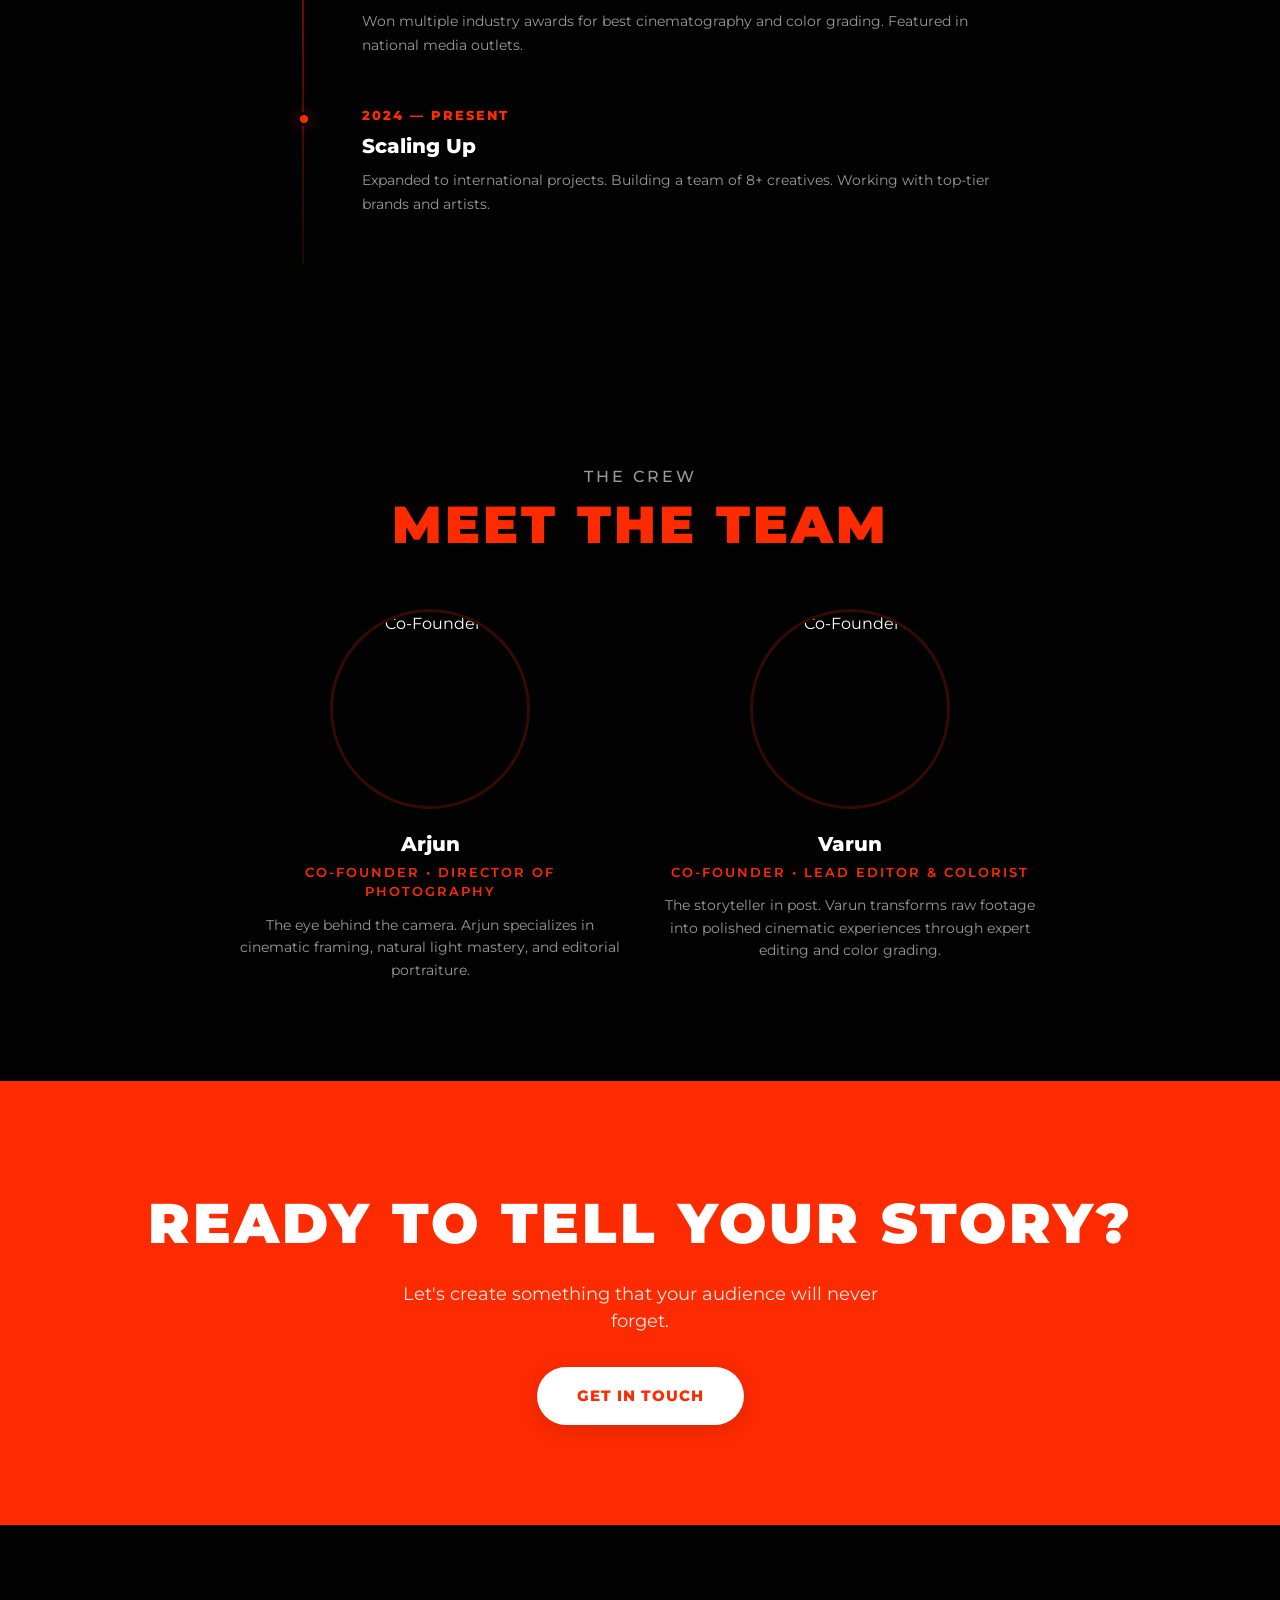
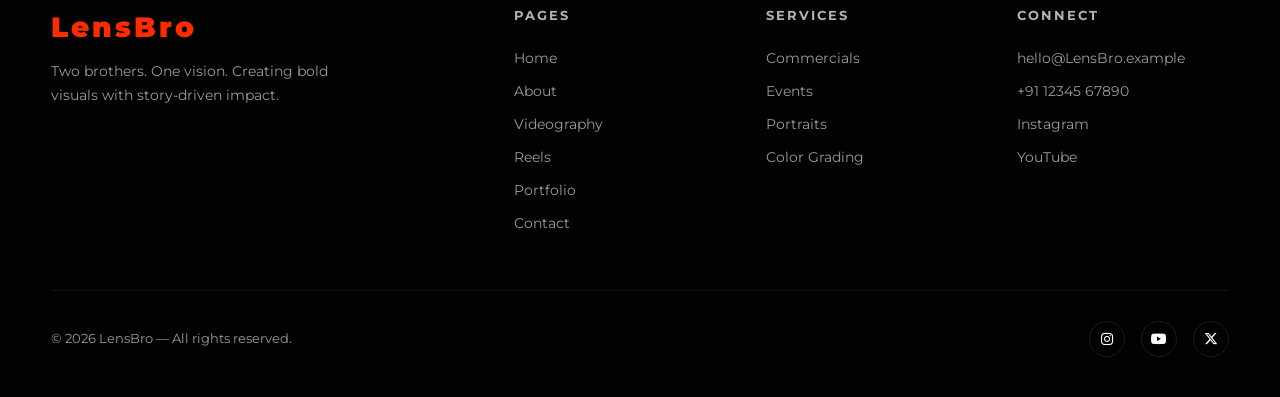
==== commit f40108bb: "Done" ====
--- a/about.html
+++ b/about.html
@@ -4,12 +4,13 @@
 <head>
     <meta charset="utf-8" />
     <meta name="viewport" content="width=device-width, initial-scale=1" />
-    <title>About — LensBros Photo & Video Agency</title>
+    <title>About — LensBro Photo & Video Agency</title>
     <meta name="description"
-        content="Meet the brothers behind LensBros. Learn about our story, our approach to cinematic photography & videography, and what drives our creative vision." />
+        content="Meet the brothers behind LensBro. Learn about our story, our approach to cinematic photography & videography, and what drives our creative vision." />
     <meta name="theme-color" content="#020203" />
     <link rel="preconnect" href="https://fonts.googleapis.com" crossorigin>
     <link rel="preconnect" href="https://fonts.gstatic.com" crossorigin>
+    <link rel="stylesheet" href="https://cdnjs.cloudflare.com/ajax/libs/font-awesome/6.4.0/css/all.min.css" />
     <link rel="stylesheet" href="css/shared.css" />
 
     <style>
@@ -332,20 +333,25 @@
 
 <body>
 
+    <!-- ═══════ CUSTOM CURSOR ═══════ -->
+    <div class="cursor-dot" id="cursorDot"></div>
+    <div class="cursor-ring" id="cursorRing"></div>
+
     <div class="page-transition" id="pageTransition"></div>
 
     <!-- ═══════ NAVIGATION ═══════ -->
     <nav class="site-nav" id="siteNav">
         <div class="nav-inner">
-            <a href="index.html" class="nav-logo"><img src="m.png" alt="LensBros Logo" /></a>
+            <a href="index.html" class="nav-logo"><span class="nav-logo-text">Lens<span class="accent-word">Bro</span><span class="logo-dot">.</span></span></a>
             <div class="nav-links">
                 <a href="index.html">Home</a>
                 <a href="about.html" class="active">About</a>
                 <a href="videography.html">Videography</a>
                 <a href="reels.html">Reels</a>
+                <a href="portfolio.html">Portfolio</a>
                 <a href="contact.html">Contact</a>
             </div>
-            <a href="contact.html" class="nav-cta" title="Contact Us">✉</a>
+            <a href="contact.html" class="nav-cta" title="Contact Us"><i class="fa-regular fa-envelope"></i></a>
             <button class="hamburger" aria-label="Menu"><span></span><span></span><span></span></button>
         </div>
     </nav>
@@ -355,6 +361,7 @@
         <a href="about.html">About</a>
         <a href="videography.html">Videography</a>
         <a href="reels.html">Reels</a>
+        <a href="portfolio.html">Portfolio</a>
         <a href="contact.html">Contact</a>
     </div>
 
@@ -395,12 +402,12 @@
     <header class="page-hero">
         <div class="page-hero-bg">
             <img src="https://images.unsplash.com/photo-1773332585815-f106a5d6ed6c?q=80&w=1170&auto=format&fit=crop&ixlib=rb-4.1.0&ixid=M3wxMjA3fDB8MHxwaG90by1wYWdlfHx8fGVufDB8fHx8fA%3D%3D"
-                alt="About LensBros">
+                alt="About LensBro" loading="lazy">
         </div>
         <div class="blob blob-accent" style="width:500px;height:500px;bottom:-200px;right:-100px;"></div>
         <div class="container">
             <div class="page-tag">Our Story</div>
-            <h1 class="page-title">About <span style="color:var(--accent)">LensBros</span></h1>
+            <h1 class="page-title">About <span style="color:var(--accent)">LensBro</span></h1>
         </div>
     </header>
 
@@ -412,12 +419,12 @@
                 <div class="story-img reveal-left">
                     <img loading="lazy"
                         src="https://plus.unsplash.com/premium_photo-1723741320347-bf8a65518f8e?q=80&w=687&auto=format&fit=crop"
-                        alt="LensBros Founders">
+                        alt="LensBro Founders">
                 </div>
                 <div class="story-text reveal-right">
                     <h2>Two Brothers,<br>One Vision</h2>
                     <p>
-                        We are <span class="highlight">two brothers</span> — founders of LensBros. What started as a
+                        We are <span class="highlight">two brothers</span> — founders of LensBro. What started as a
                         shared obsession with capturing light and motion has evolved into a full-scale visual production
                         agency.
                     </p>
@@ -546,21 +553,23 @@
                     <div class="team-avatar">
                         <img loading="lazy"
                             src="https://images.unsplash.com/photo-1507003211169-0a1dd7228f2d?q=80&w=400"
-                            alt="Shourya Pratap Singh">
+                            alt="Co-Founder 1">
                     </div>
-                    <h3>Shourya Pratap Singh</h3>
-                    <div class="role">Founder • DOP • Editor</div>
-                    <p>The creative force behind LensBros. Shourya blends bold cinematography with instinctive storytelling — from directing on set to the final cut, he owns every frame and crafts visuals that hit hard and linger long.</p>
+                    <h3>Arjun</h3>
+                    <div class="role">Co-Founder • Director of Photography</div>
+                    <p>The eye behind the camera. Arjun specializes in cinematic framing, natural light mastery, and
+                        editorial portraiture.</p>
                 </div>
                 <div class="team-card reveal delay-2">
                     <div class="team-avatar">
                         <img loading="lazy"
                             src="https://images.unsplash.com/photo-1500648767791-00dcc994a43e?q=80&w=400"
-                            alt="Vedant Namdev">
+                            alt="Co-Founder 2">
                     </div>
-                    <h3>Vedant Namdev</h3>
-                    <div class="role">Photographer • Editor</div>
-                    <p>The sharp eye of LensBros. Vedant brings a photographer's precision to every project — mastering composition, light, and post-production to transform raw moments into striking visual narratives that leave a mark.</p>
+                    <h3>Varun</h3>
+                    <div class="role">Co-Founder • Lead Editor & Colorist</div>
+                    <p>The storyteller in post. Varun transforms raw footage into polished cinematic experiences through
+                        expert editing and color grading.</p>
                 </div>
             </div>
         </div>
@@ -580,7 +589,7 @@
         <div class="container">
             <div class="footer-grid">
                 <div class="footer-brand">
-                    <h3>LENSBROS</h3>
+                    <h3>LensBro</h3>
                     <p>Two brothers. One vision. Creating bold visuals with story-driven impact.</p>
                 </div>
                 <div class="footer-col">
@@ -589,6 +598,7 @@
                     <a href="about.html">About</a>
                     <a href="videography.html">Videography</a>
                     <a href="reels.html">Reels</a>
+                    <a href="portfolio.html">Portfolio</a>
                     <a href="contact.html">Contact</a>
                 </div>
                 <div class="footer-col">
@@ -600,18 +610,18 @@
                 </div>
                 <div class="footer-col">
                     <h4>Connect</h4>
-                    <a href="mailto:lensbross@gmail.com">lensbross@gmail.com</a>
-                    <a href="tel:+919625522770">+91 96255 22770</a>
-                    <a href="https://www.instagram.com/lensbross/" target="_blank">Instagram</a>
+                    <a href="mailto:hello@LensBro.example">hello@LensBro.example</a>
+                    <a href="tel:+911234567890">+91 12345 67890</a>
+                    <a href="https://instagram.com" target="_blank">Instagram</a>
                     <a href="https://youtube.com" target="_blank">YouTube</a>
                 </div>
             </div>
             <div class="footer-bottom">
-                <p>© <span id="year"></span> LensBros — All rights reserved.</p>
+                <p>© <span id="year"></span> LensBro — All rights reserved.</p>
                 <div class="footer-socials">
-                    <a href="https://www.instagram.com/lensbross/" target="_blank" title="Instagram">📷</a>
-                    <a href="https://youtube.com" target="_blank" title="YouTube">▶</a>
-                    <a href="https://twitter.com" target="_blank" title="Twitter">𝕏</a>
+                    <a href="https://instagram.com" target="_blank" title="Instagram"><i class="fa-brands fa-instagram"></i></a>
+                    <a href="https://youtube.com" target="_blank" title="YouTube"><i class="fa-brands fa-youtube"></i></a>
+                    <a href="https://twitter.com" target="_blank" title="Twitter"><i class="fa-brands fa-x-twitter"></i></a>
                 </div>
             </div>
         </div>
--- a/css/shared.css
+++ b/css/shared.css
@@ -1,5 +1,5 @@
 /* ==========================================================
-   LensBros — Shared Design System
+   LensBro — Shared Design System
    Consistent across all pages
    ========================================================== */
 
@@ -76,13 +76,14 @@
 /* ---------- NAVIGATION (Desktop Floating) ---------- */
 .site-nav {
     position: fixed;
-    top: 20px;
+    top: 18px;
     left: 50%;
     transform: translateX(-50%);
     width: 94%;
     max-width: 1100px;
     z-index: 9999;
     pointer-events: none;
+    transition: top 0.4s ease;
 }
 
 .site-nav .nav-inner {
@@ -90,55 +91,99 @@
     display: flex;
     align-items: center;
     justify-content: space-between;
-    padding: 12px 28px;
+    gap: 16px;
+    padding: 10px 24px;
     border-radius: 50px;
     background: rgba(0, 0, 0, 0.88);
     backdrop-filter: blur(18px);
     -webkit-backdrop-filter: blur(18px);
     box-shadow: 0 8px 32px rgba(0, 0, 0, 0.35), 0 0 0 1px rgba(255, 255, 255, 0.06);
-    transition: background var(--transition), box-shadow var(--transition);
-}
-
+    transition: background 0.4s ease, box-shadow 0.4s ease, padding 0.4s ease;
+}
+
+/* Scrolled state — slightly more compact and opaque */
+.site-nav.scrolled .nav-inner {
+    background: rgba(0, 0, 0, 0.95);
+    box-shadow: 0 4px 24px rgba(0, 0, 0, 0.5), 0 0 0 1px rgba(255, 255, 255, 0.04);
+    padding: 8px 22px;
+}
+
+/* --- Logo --- */
 .site-nav .nav-logo {
-    width: 46px;
-    height: 46px;
-    border-radius: 50%;
-    overflow: hidden;
-    display: flex;
-    align-items: center;
-    justify-content: center;
-    background: var(--accent);
+    display: inline-flex;
+    align-items: center;
+    text-decoration: none;
+    background: transparent;
     flex-shrink: 0;
-}
-
-.site-nav .nav-logo img {
-    width: 100%;
-    height: 100%;
-    object-fit: contain;
+    min-width: 0;
+    transition: opacity var(--transition);
+}
+
+.site-nav .nav-logo:hover {
+    opacity: 0.85;
 }
 
 .site-nav .nav-logo-text {
-    font-weight: 900;
-    font-size: 15px;
-    color: #fff;
+    font-family: "Montserrat", sans-serif;
+    font-weight: 800;
+    font-size: 18px;
+    color: #fff;
+    letter-spacing: 2.5px;
+    text-transform: uppercase;
+    display: inline-flex;
+    align-items: baseline;
+    line-height: 1;
+    user-select: none;
+    white-space: nowrap;
+}
+
+.site-nav .nav-logo-text .accent-word {
+    color: var(--accent);
+    font-weight: 400;
     letter-spacing: 2px;
 }
 
+.site-nav .nav-logo-text .logo-dot {
+    color: var(--accent);
+    font-weight: 800;
+    margin-left: 0px;
+    font-size: 22px;
+    line-height: 0;
+    position: relative;
+    top: 1px;
+    animation: shutterPulse 3s infinite ease-in-out;
+}
+
+@keyframes shutterPulse {
+    0%, 100% {
+        opacity: 1;
+        text-shadow: 0 0 8px var(--accent-glow);
+    }
+    50% {
+        opacity: 0.35;
+        text-shadow: none;
+    }
+}
+
+/* --- Nav Links --- */
 .site-nav .nav-links {
     display: flex;
-    gap: 32px;
-    align-items: center;
+    gap: 24px;
+    align-items: center;
+    flex-shrink: 1;
+    min-width: 0;
 }
 
 .site-nav .nav-links a {
-    font-size: 14px;
+    font-size: 13px;
     font-weight: 600;
-    color: rgba(255, 255, 255, 0.8);
+    color: rgba(255, 255, 255, 0.75);
     text-transform: uppercase;
-    letter-spacing: 1.5px;
+    letter-spacing: 1.2px;
     position: relative;
     transition: color var(--transition);
     padding: 4px 0;
+    white-space: nowrap;
 }
 
 .site-nav .nav-links a::after {
@@ -163,23 +208,39 @@
     width: 100%;
 }
 
+/* --- CTA Button --- */
 .site-nav .nav-cta {
     display: flex;
     align-items: center;
     justify-content: center;
-    width: 42px;
-    height: 42px;
+    width: 40px;
+    height: 40px;
     border-radius: 50%;
     background: var(--accent);
     color: #fff;
-    font-size: 18px;
+    font-size: 16px;
     transition: transform var(--transition), box-shadow var(--transition);
     flex-shrink: 0;
 }
 
 .site-nav .nav-cta:hover {
-    transform: scale(1.12);
-    box-shadow: 0 0 20px var(--accent-glow);
+    transform: scale(1.1);
+    box-shadow: 0 0 18px var(--accent-glow);
+}
+
+/* Tighten nav for smaller desktops */
+@media (max-width: 1100px) {
+    .site-nav .nav-links {
+        gap: 16px;
+    }
+    .site-nav .nav-links a {
+        font-size: 12px;
+        letter-spacing: 1px;
+    }
+    .site-nav .nav-logo-text {
+        font-size: 16px;
+        letter-spacing: 2px;
+    }
 }
 
 /* Hamburger (mobile) */
@@ -843,3 +904,790 @@
         font-size: 13px;
     }
 }
+
+/* ---------- GLOBAL CUSTOM CURSOR ---------- */
+.cursor-dot {
+    position: fixed;
+    width: 8px;
+    height: 8px;
+    background: var(--accent);
+    border-radius: 50%;
+    pointer-events: none;
+    z-index: 99999;
+    mix-blend-mode: difference;
+    transition: width 0.3s, height 0.3s, margin 0.3s;
+}
+
+.cursor-ring {
+    position: fixed;
+    width: 40px;
+    height: 40px;
+    border: 2px solid rgba(255, 43, 0, 0.5);
+    border-radius: 50%;
+    pointer-events: none;
+    z-index: 99998;
+    transition: width 0.3s, height 0.3s, border-color 0.3s, margin 0.3s;
+}
+
+.cursor-dot.hovering {
+    width: 60px;
+    height: 60px;
+    margin: -26px 0 0 -26px;
+    background: rgba(255, 43, 0, 0.15);
+    backdrop-filter: blur(4px);
+}
+
+.cursor-ring.hovering {
+    width: 80px;
+    height: 80px;
+    margin: -40px 0 0 -40px;
+    border-color: var(--accent);
+}
+
+@media (max-width: 768px) {
+    .cursor-dot,
+    .cursor-ring {
+        display: none;
+    }
+}
+
+/* ═══════════════════════════════════════════════
+   INFLUENCERS SHOWCASE SECTION — ULTRA ENGAGING MORPHING CARDS
+   ═══════════════════════════════════════════════ */
+.influencers-section {
+    position: relative;
+    z-index: 2;
+    background: #08080a;
+    padding: 100px 0;
+    border-top: 1px solid rgba(255, 255, 255, 0.05);
+    border-bottom: 1px solid rgba(255, 255, 255, 0.05);
+    overflow: hidden;
+}
+
+.influencers-grid {
+    display: grid;
+    grid-template-columns: repeat(auto-fill, minmax(320px, 1fr));
+    gap: 30px;
+    margin-top: 48px;
+}
+
+.influencer-card {
+    position: relative;
+    background: rgba(255, 255, 255, 0.02);
+    border: 1px solid rgba(255, 255, 255, 0.05);
+    border-radius: 24px;
+    height: 420px;
+    overflow: hidden;
+    cursor: pointer;
+    transition: transform 0.5s cubic-bezier(0.25, 1, 0.5, 1), border-color 0.5s ease, box-shadow 0.5s ease, background 0.5s ease;
+    box-shadow: 0 8px 32px rgba(0, 0, 0, 0.4);
+}
+
+.influencer-card:hover {
+    transform: translateY(-10px);
+    border-color: rgba(255, 43, 0, 0.4);
+    background: rgba(255, 255, 255, 0.03);
+    box-shadow: 0 20px 50px rgba(0, 0, 0, 0.7), 0 0 30px rgba(255, 43, 0, 0.15);
+}
+
+.influencer-avatar {
+    position: absolute;
+    top: 0;
+    left: 0;
+    right: 0;
+    bottom: 0;
+    height: 100%;
+    border-radius: 24px;
+    overflow: hidden;
+    transition: all 0.6s cubic-bezier(0.25, 1, 0.5, 1);
+    z-index: 1;
+    background: #08080a;
+}
+
+.influencer-card:hover .influencer-avatar {
+    top: 0;
+    left: 0;
+    right: 0;
+    height: 100%;
+    border-radius: 24px;
+}
+
+.influencer-avatar img {
+    width: 100%;
+    height: 100%;
+    object-fit: cover;
+    filter: grayscale(0.25) contrast(1.02) brightness(0.8);
+    transition: transform 0.8s cubic-bezier(0.25, 1, 0.5, 1), filter 0.8s ease;
+}
+
+.influencer-card:hover .influencer-avatar img {
+    transform: scale(1.06);
+    filter: grayscale(0) contrast(1.05) brightness(0.95);
+}
+
+.influencer-info {
+    position: absolute;
+    bottom: 0;
+    left: 0;
+    right: 0;
+    padding: 24px;
+    z-index: 2;
+    background: linear-gradient(to top, rgba(2, 2, 3, 0.98) 0%, rgba(2, 2, 3, 0.4) 65%, transparent 100%);
+    transition: all 0.5s cubic-bezier(0.25, 1, 0.5, 1);
+}
+
+.influencer-card:hover .influencer-info {
+    background: linear-gradient(to top, rgba(2, 2, 3, 0.98) 0%, rgba(2, 2, 3, 0.75) 75%, transparent 100%);
+}
+
+.influencer-name {
+    font-size: 22px;
+    font-weight: 800;
+    color: #fff;
+    margin-bottom: 6px;
+    transition: color 0.3s ease;
+    font-family: "Montserrat", sans-serif;
+    letter-spacing: 0.5px;
+    display: flex;
+    align-items: center;
+}
+
+.influencer-card:hover .influencer-name {
+    color: var(--accent);
+}
+
+.verified-badge {
+    display: inline-flex;
+    align-items: center;
+    justify-content: center;
+    width: 16px;
+    height: 16px;
+    background: #00c853;
+    color: #fff;
+    font-size: 9px;
+    border-radius: 50%;
+    margin-left: 8px;
+    vertical-align: middle;
+    font-weight: 900;
+    box-shadow: 0 0 10px rgba(0, 200, 83, 0.4);
+}
+
+.influencer-bio {
+    font-size: 13.5px;
+    color: var(--muted);
+    line-height: 1.6;
+    margin-bottom: 20px;
+    transition: color 0.4s ease;
+    display: -webkit-box;
+    -webkit-line-clamp: 2;
+    -webkit-box-orient: vertical;
+    overflow: hidden;
+}
+
+.influencer-card:hover .influencer-bio {
+    color: rgba(255, 255, 255, 0.85);
+}
+
+.influencer-stats-row {
+    display: flex;
+    align-items: center;
+    gap: 16px;
+    border-top: 1px solid rgba(255, 255, 255, 0.06);
+    padding-top: 16px;
+    transition: border-color 0.4s ease;
+}
+
+.influencer-card:hover .influencer-stats-row {
+    border-color: rgba(255, 255, 255, 0.15);
+}
+
+.influencer-stat-item {
+    display: flex;
+    align-items: center;
+    gap: 6px;
+}
+
+.stat-icon {
+    font-size: 14px;
+    opacity: 0.7;
+}
+
+.stat-val {
+    font-size: 13.5px;
+    font-weight: 700;
+    color: rgba(255, 255, 255, 0.9);
+}
+
+.influencer-follow-btn {
+    margin-left: auto;
+    background: rgba(255, 255, 255, 0.05);
+    border: 1px solid rgba(255, 255, 255, 0.1);
+    color: #fff;
+    padding: 8px 20px;
+    border-radius: 50px;
+    font-size: 12px;
+    font-weight: 700;
+    text-transform: uppercase;
+    letter-spacing: 0.5px;
+    cursor: pointer;
+    transition: all 0.4s cubic-bezier(0.25, 1, 0.5, 1);
+    z-index: 3;
+}
+
+.influencer-follow-btn:hover {
+    background: var(--accent);
+    border-color: var(--accent);
+    color: #fff;
+    transform: scale(1.05);
+    box-shadow: 0 0 15px var(--accent-glow);
+}
+
+@media (max-width: 768px) {
+    .influencers-section {
+        padding: 70px 0;
+    }
+    .influencer-card {
+        height: 390px;
+    }
+    .influencer-avatar {
+        height: 220px;
+    }
+}
+
+/* ═══════════════════════════════════════════════
+   CENTRALIZED DYNAMIC DETAILS MODAL
+   ═══════════════════════════════════════════════ */
+.project-modal {
+    position: fixed;
+    inset: 0;
+    z-index: 100000;
+    background: rgba(2, 2, 3, 0.92);
+    backdrop-filter: blur(20px);
+    -webkit-backdrop-filter: blur(20px);
+    display: flex;
+    align-items: center;
+    justify-content: center;
+    opacity: 0;
+    pointer-events: none;
+    transition: opacity 0.5s cubic-bezier(0.4, 0, 0.2, 1);
+    padding: 20px;
+}
+
+.project-modal.open {
+    opacity: 1;
+    pointer-events: auto;
+}
+
+.modal-container {
+    width: 100%;
+    max-width: 1000px;
+    background: #08080a;
+    border: 1px solid rgba(255, 255, 255, 0.08);
+    border-radius: 24px;
+    box-shadow: 0 32px 80px rgba(0, 0, 0, 0.8), 0 0 50px rgba(255, 43, 0, 0.15);
+    overflow: hidden;
+    display: grid;
+    grid-template-columns: 1.2fr 1fr;
+    transform: scale(0.9);
+    transition: transform 0.5s cubic-bezier(0.2, 0.8, 0.2, 1);
+    position: relative;
+    max-height: 90vh;
+}
+
+.project-modal.open .modal-container {
+    transform: scale(1);
+}
+
+.modal-media {
+    position: relative;
+    background: #020203;
+    overflow: hidden;
+    height: 100%;
+    min-height: 100%;
+}
+
+.modal-media img,
+.modal-media video {
+    position: absolute;
+    inset: 0;
+    width: 100%;
+    height: 100%;
+    object-fit: cover;
+}
+
+.modal-info {
+    padding: 48px;
+    display: flex;
+    flex-direction: column;
+    justify-content: center;
+    overflow-y: auto;
+    max-height: 90vh;
+}
+
+.modal-close-btn {
+    position: absolute;
+    top: 24px;
+    right: 24px;
+    z-index: 10;
+    width: 44px;
+    height: 44px;
+    border-radius: 50%;
+    background: rgba(255, 255, 255, 0.05);
+    border: 1px solid rgba(255, 255, 255, 0.1);
+    color: #fff;
+    font-size: 18px;
+    cursor: pointer;
+    display: flex;
+    align-items: center;
+    justify-content: center;
+    transition: all var(--transition);
+}
+
+.modal-close-btn:hover {
+    background: var(--accent);
+    border-color: var(--accent);
+    transform: rotate(90deg);
+    box-shadow: 0 0 20px var(--accent-glow);
+}
+
+.modal-tag {
+    display: inline-block;
+    background: rgba(255, 43, 0, 0.1);
+    border: 1px solid rgba(255, 43, 0, 0.3);
+    color: var(--accent);
+    padding: 6px 16px;
+    border-radius: 50px;
+    font-size: 11px;
+    font-weight: 700;
+    text-transform: uppercase;
+    letter-spacing: 2px;
+    align-self: flex-start;
+    margin-bottom: 24px;
+}
+
+.modal-title {
+    font-family: 'Montserrat', sans-serif;
+    font-size: clamp(26px, 3.5vw, 36px);
+    font-weight: 800;
+    line-height: 1.2;
+    letter-spacing: -0.5px;
+    margin-bottom: 18px;
+    color: #fff;
+}
+
+.modal-meta-grid {
+    display: grid;
+    grid-template-columns: 1fr 1fr;
+    gap: 20px;
+    border-top: 1px solid rgba(255, 255, 255, 0.05);
+    border-bottom: 1px solid rgba(255, 255, 255, 0.05);
+    padding: 16px 0;
+    margin-bottom: 24px;
+}
+
+.modal-meta-item h5 {
+    font-size: 10px;
+    font-weight: 700;
+    text-transform: uppercase;
+    letter-spacing: 1.5px;
+    color: var(--muted);
+    margin-bottom: 4px;
+}
+
+.modal-meta-item p {
+    font-size: 14px;
+    font-weight: 500;
+    color: rgba(255, 255, 255, 0.95);
+}
+
+.modal-overview-title {
+    font-size: 12px;
+    font-weight: 800;
+    text-transform: uppercase;
+    letter-spacing: 2px;
+    color: var(--accent);
+    margin-bottom: 10px;
+}
+
+.modal-overview {
+    font-size: 15px;
+    color: rgba(255, 255, 255, 0.75);
+    line-height: 1.7;
+    margin-bottom: 32px;
+}
+
+.modal-btn {
+    display: inline-flex;
+    align-items: center;
+    justify-content: center;
+    gap: 10px;
+    width: auto;
+    align-self: flex-start;
+    background: transparent;
+    border: 1px solid var(--accent);
+    color: #fff;
+    font-weight: 700;
+    text-transform: uppercase;
+    letter-spacing: 1.5px;
+    padding: 14px 28px;
+    border-radius: 50px;
+    font-size: 13px;
+    transition: all var(--transition);
+    box-shadow: 0 4px 15px rgba(255, 43, 0, 0.1);
+    text-align: center;
+}
+
+.modal-btn:hover {
+    transform: translateY(-2px);
+    box-shadow: 0 8px 25px var(--accent-glow);
+    background: var(--accent);
+    border-color: var(--accent);
+    color: #fff;
+}
+
+/* ---------- RESPONSIVE DETAILS ---------- */
+@media (max-width: 900px) {
+    .modal-container {
+        grid-template-columns: 1fr;
+        max-height: 85vh;
+        overflow-y: auto;
+    }
+
+    .modal-media {
+        aspect-ratio: 16/9;
+        height: auto;
+        min-height: auto;
+    }
+
+    .modal-info {
+        padding: 30px;
+    }
+
+    .modal-close-btn {
+        background: rgba(0, 0, 0, 0.6);
+        backdrop-filter: blur(4px);
+        top: 16px;
+        right: 16px;
+    }
+}
+
+/* ---------- REUSABLE INSTAGRAM REELS CARD LAYOUT ---------- */
+.project-card.reel-style {
+    aspect-ratio: 9/16;
+    background: #08080a;
+    max-width: 320px;
+    margin: 0 auto;
+}
+
+.project-card.reel-style .card-img-wrapper {
+    aspect-ratio: 9/16;
+    height: 100%;
+}
+
+.project-card.reel-style .card-content {
+    position: absolute;
+    bottom: 0;
+    left: 0;
+    right: 0;
+    z-index: 4;
+    background: linear-gradient(360deg, rgba(0, 0, 0, 0.95) 0%, rgba(0, 0, 0, 0.4) 60%, transparent 100%);
+    padding: 20px;
+    transition: all 0.3s ease;
+}
+
+.project-card.reel-style .card-meta {
+    color: var(--accent);
+    font-size: 10px;
+    letter-spacing: 1.5px;
+    margin-bottom: 6px;
+}
+
+.project-card.reel-style .card-title {
+    font-size: 19px;
+    font-weight: 800;
+    line-height: 1.2;
+    font-family: "Montserrat", sans-serif;
+    text-transform: uppercase;
+}
+
+.project-card.reel-style .card-desc {
+    font-size: 12px;
+    line-height: 1.5;
+    color: rgba(255, 255, 255, 0.7);
+    margin-top: 6px;
+    display: -webkit-box;
+    -webkit-line-clamp: 2;
+    -webkit-box-orient: vertical;
+    overflow: hidden;
+}
+
+.project-card.reel-style .reel-interactions {
+    display: flex;
+    gap: 16px;
+    margin-top: 12px;
+    border-top: 1px solid rgba(255, 255, 255, 0.1);
+    padding-top: 10px;
+    font-size: 11px;
+    font-weight: 700;
+    color: #fff;
+}
+
+.project-card.reel-style .reel-interactions span {
+    display: flex;
+    align-items: center;
+    gap: 4px;
+}
+
+/* ==========================================================
+   RESPONSIVE — Additional Breakpoints
+   ========================================================== */
+
+/* ── Tablet: 1024px ── */
+@media (max-width: 1024px) {
+    .section {
+        padding: 80px 0;
+    }
+
+    /* Project cards grid improvements */
+    .project-grid {
+        grid-template-columns: repeat(2, 1fr) !important;
+    }
+
+    /* Influencer grid */
+    .influencers-grid {
+        grid-template-columns: repeat(2, 1fr);
+    }
+
+    /* Admin dashboard */
+    .admin-container {
+        grid-template-columns: 1fr;
+    }
+
+    .project-list-wrapper {
+        max-height: 50vh;
+    }
+}
+
+/* ── Mid-Tablet: 900px ── */
+@media (max-width: 900px) {
+    /* Admin form two-column rows collapse */
+    .form-row-2 {
+        grid-template-columns: 1fr;
+    }
+
+    .form-group.full {
+        grid-column: span 1;
+    }
+
+    /* Footer stack */
+    .footer-grid {
+        grid-template-columns: 1fr 1fr;
+        gap: 32px;
+    }
+
+    /* Influencer card height */
+    .influencer-card {
+        height: 360px;
+    }
+}
+
+/* ── Mobile: 768px ── */
+@media (max-width: 768px) {
+    /* Navigation */
+    .site-nav {
+        top: 12px;
+        width: 96%;
+    }
+
+    .site-nav .nav-inner {
+        padding: 8px 18px;
+    }
+
+    .site-nav .nav-logo-text {
+        font-size: 15px;
+        letter-spacing: 1.5px;
+    }
+
+    /* Project grids go single column on small mobile */
+    .project-grid {
+        grid-template-columns: 1fr !important;
+        gap: 16px !important;
+    }
+
+    /* Reel cards still look good in 2 cols on mobile */
+    .reels-grid {
+        grid-template-columns: repeat(2, 1fr) !important;
+        gap: 10px !important;
+    }
+
+    /* Influencer grid */
+    .influencers-grid {
+        grid-template-columns: 1fr;
+    }
+
+    .influencer-card {
+        height: 320px;
+    }
+
+    /* Admin panel */
+    .admin-bar {
+        flex-direction: column;
+        align-items: stretch;
+        gap: 16px;
+    }
+
+    .admin-bar-btns {
+        justify-content: stretch;
+    }
+
+    .admin-btn {
+        flex: 1;
+        justify-content: center;
+    }
+
+    .form-pane {
+        padding: 20px 16px;
+    }
+
+    /* Page sections */
+    .section {
+        padding: 60px 0;
+    }
+
+    /* Container width */
+    .container {
+        width: 95%;
+    }
+
+    /* CTA band */
+    .cta-band {
+        padding: 60px 16px;
+    }
+
+    /* Footer */
+    .site-footer {
+        padding: 60px 0 30px;
+    }
+
+    .footer-grid {
+        grid-template-columns: 1fr;
+        gap: 24px;
+    }
+
+    .footer-bottom {
+        flex-direction: column;
+        gap: 12px;
+        text-align: center;
+        padding-bottom: 80px; /* bottom nav clearance */
+    }
+}
+
+/* ── Small Mobile: 480px ── */
+@media (max-width: 480px) {
+    /* Reels grid: single column on very small screens */
+    .reels-grid {
+        grid-template-columns: 1fr !important;
+        max-width: 320px;
+        margin-left: auto;
+        margin-right: auto;
+    }
+
+    /* Project card reel-style height */
+    .project-card.reel-style {
+        height: 420px !important;
+    }
+
+    /* Influencer card */
+    .influencer-card {
+        height: 280px;
+    }
+
+    /* Admin buttons stack */
+    .admin-bar-btns {
+        flex-direction: column;
+    }
+
+    .admin-btn {
+        width: 100%;
+    }
+
+    /* Typography */
+    .big-title {
+        font-size: clamp(26px, 10vw, 46px);
+        letter-spacing: 0;
+    }
+
+    .section-subtitle {
+        font-size: 11px;
+        letter-spacing: 2px;
+    }
+
+    /* CTA band */
+    .cta-band h2 {
+        font-size: clamp(22px, 7vw, 36px);
+    }
+
+    .cta-band .btn {
+        width: 100%;
+        justify-content: center;
+    }
+}
+
+/* ── Tiny Mobile: 360px ── */
+@media (max-width: 360px) {
+    .site-nav .nav-logo-text {
+        font-size: 13px;
+        letter-spacing: 1px;
+    }
+
+    .container {
+        width: 97%;
+    }
+
+    .project-grid {
+        gap: 12px !important;
+    }
+}
+
+/* ── Touch device improvements ── */
+@media (hover: none) and (pointer: coarse) {
+    /* Remove hover-only states that block content on touch */
+    .influencer-card .influencer-info {
+        transform: translateY(0) !important;
+        opacity: 1 !important;
+        background: linear-gradient(360deg, rgba(0,0,0,0.92) 0%, rgba(0,0,0,0.5) 50%, transparent 100%) !important;
+    }
+
+    .project-card .card-content {
+        opacity: 1 !important;
+        transform: translateY(0) !important;
+    }
+
+    /* Prevent tap highlight flashing */
+    a, button {
+        -webkit-tap-highlight-color: transparent;
+    }
+
+    /* Disable custom cursor on touch */
+    .cursor-dot, .cursor-ring {
+        display: none !important;
+    }
+}
+
+/* ── Print ── */
+@media print {
+    .site-nav, .bottom-nav, .mobile-menu,
+    .cursor-dot, .cursor-ring, .page-transition,
+    .preloader, .cta-band {
+        display: none !important;
+    }
+
+    body {
+        background: #fff;
+        color: #000;
+    }
+}
+
+
+
+
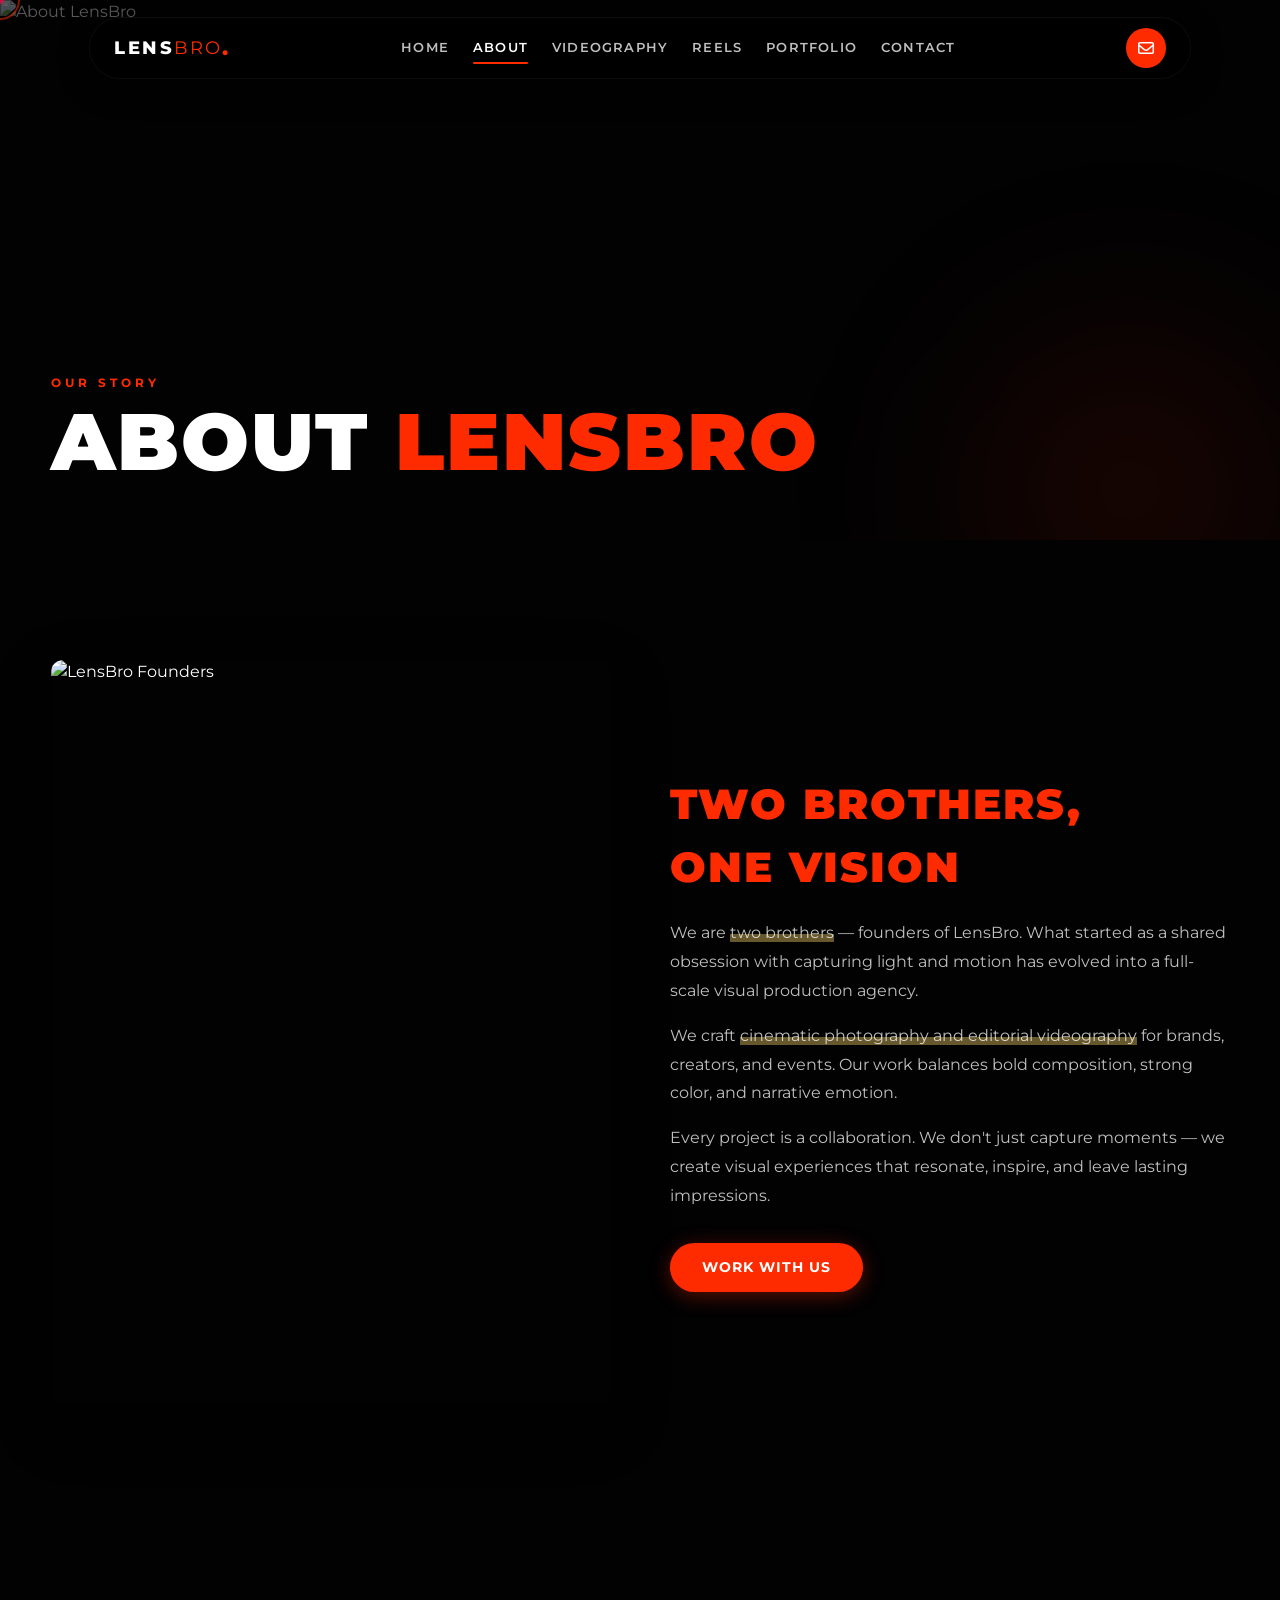
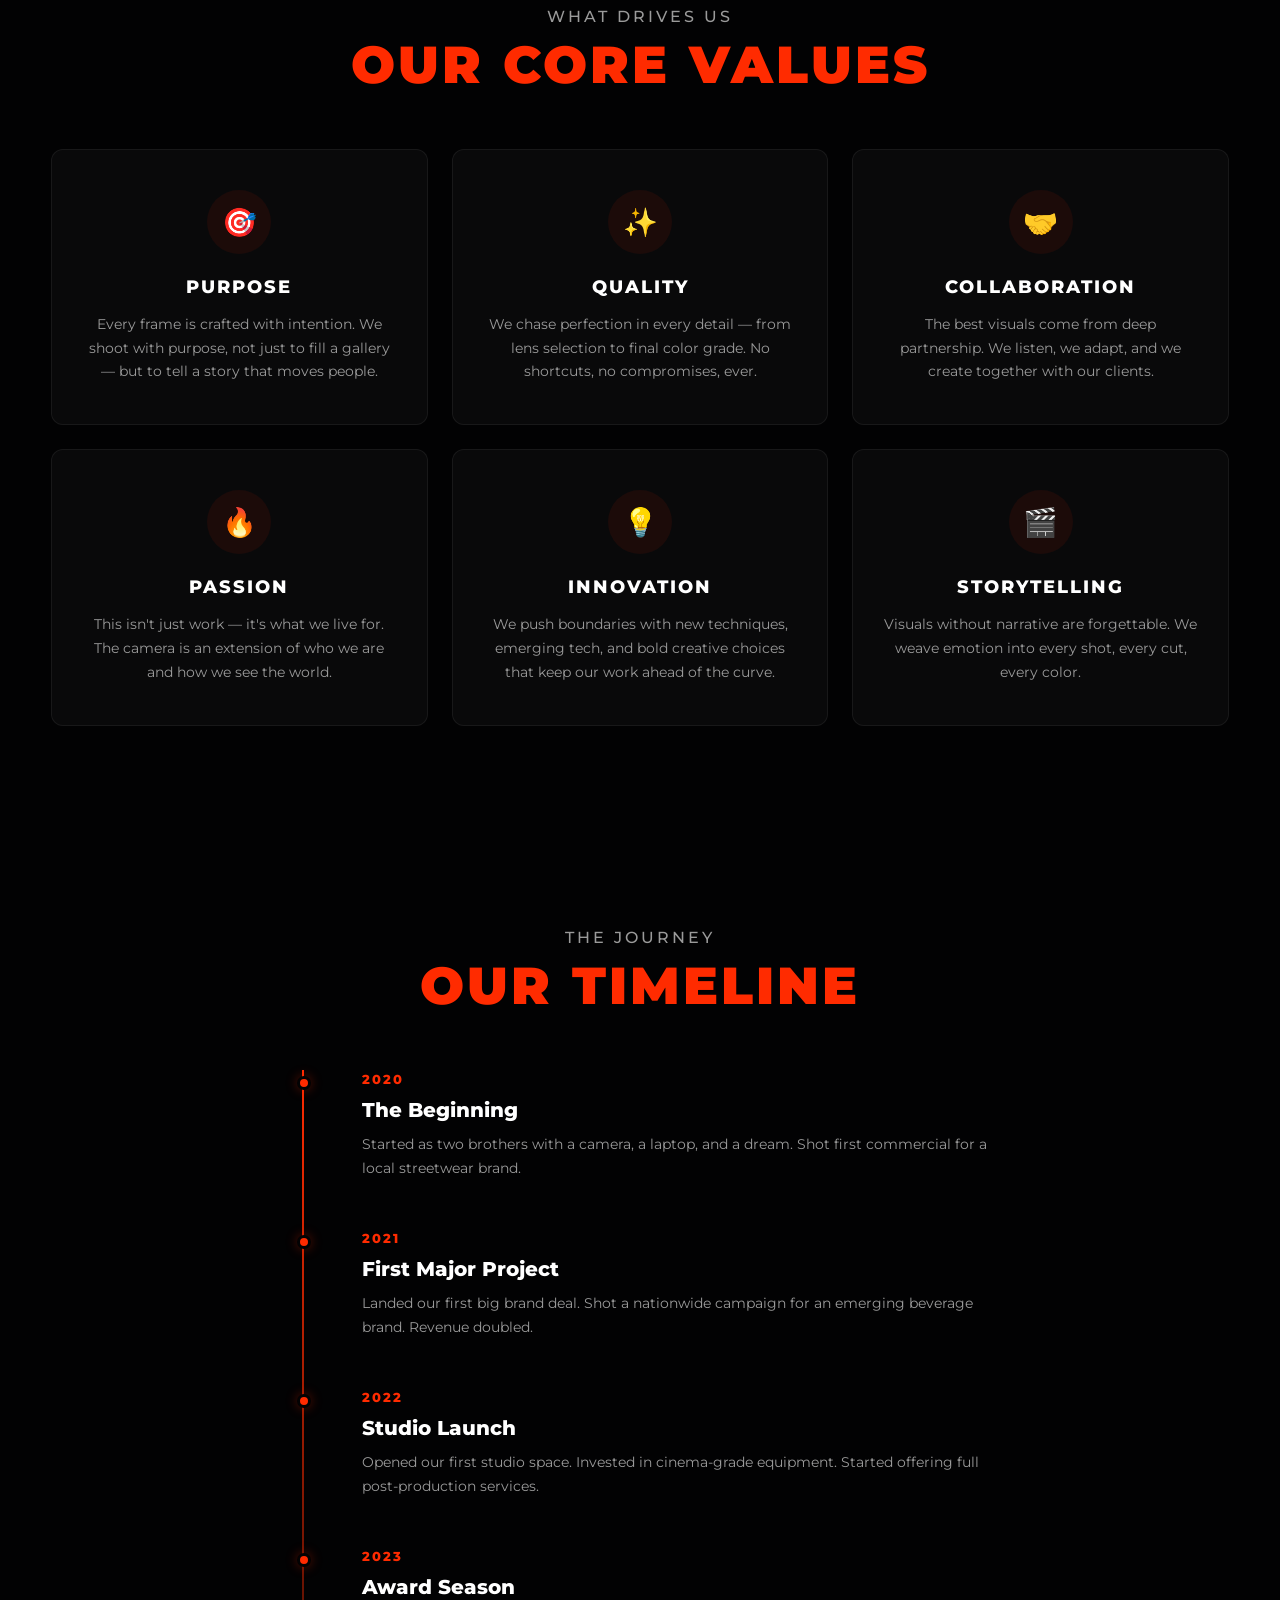
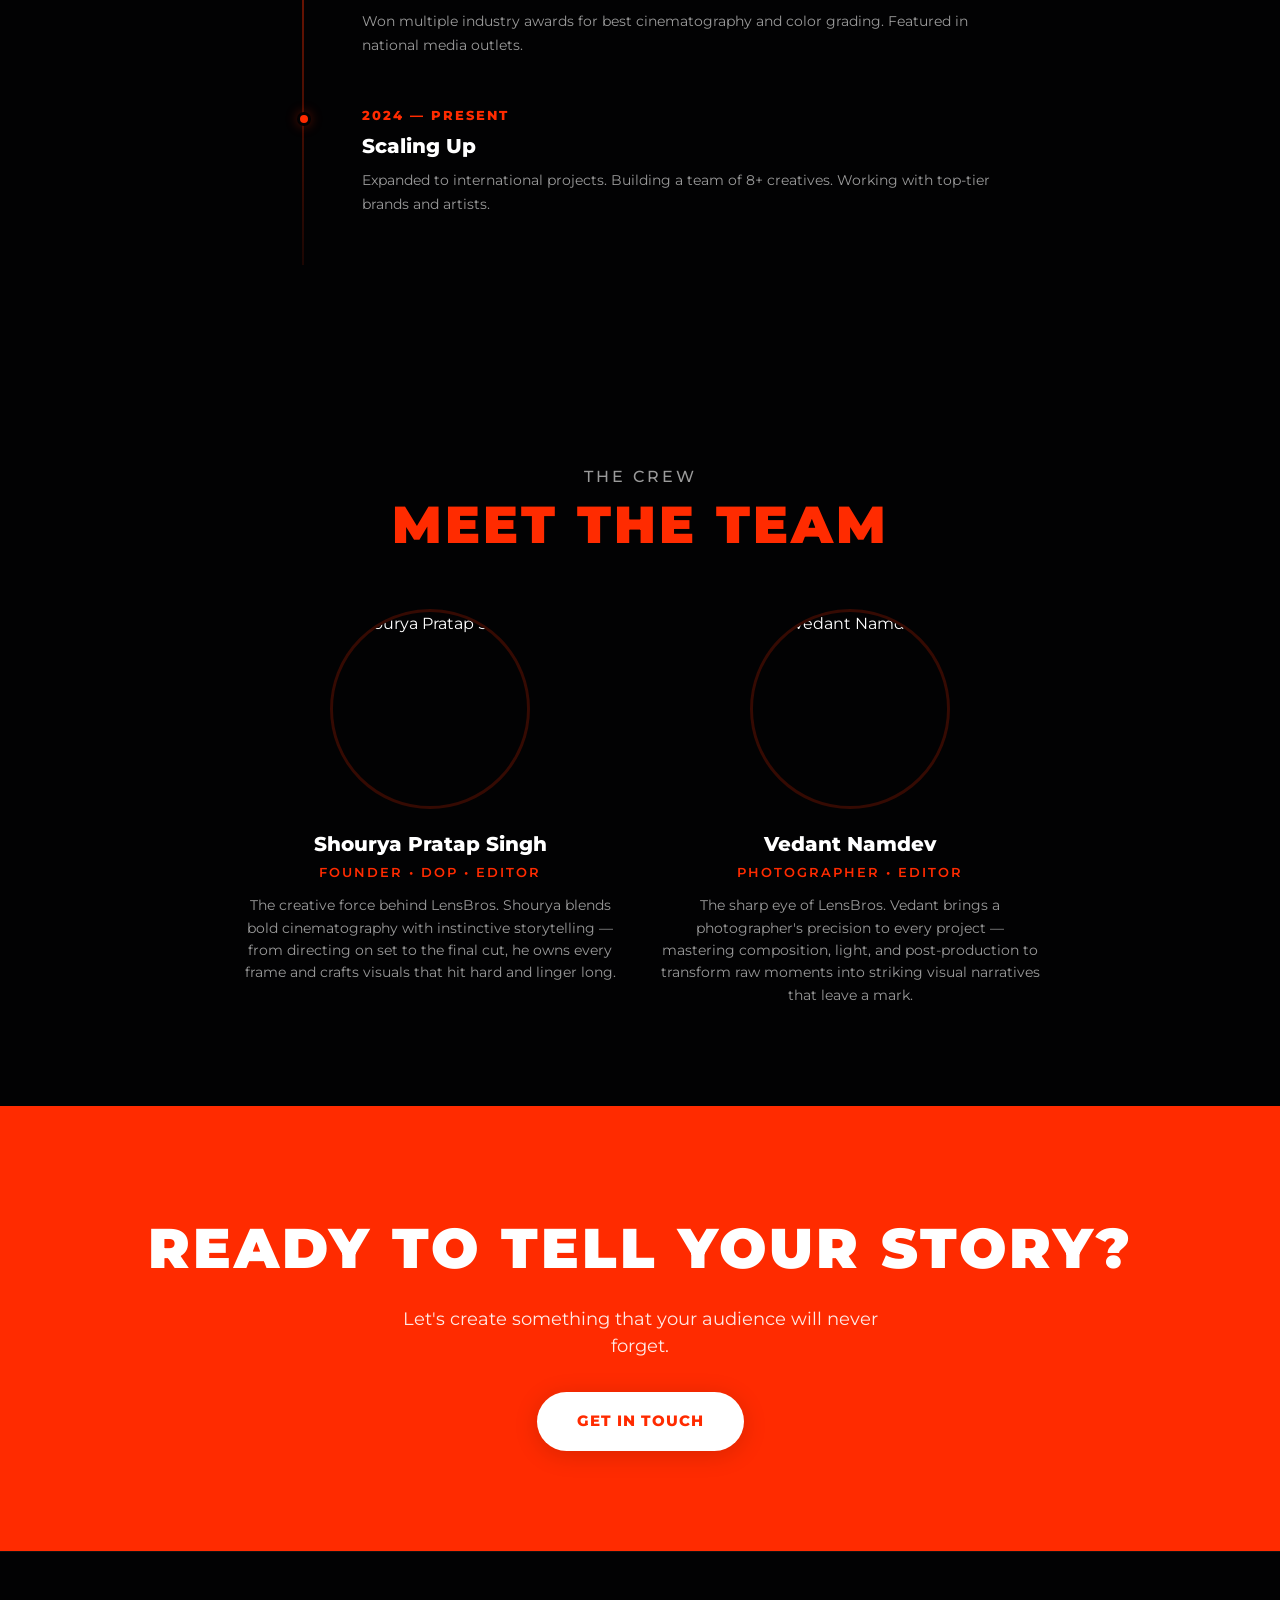
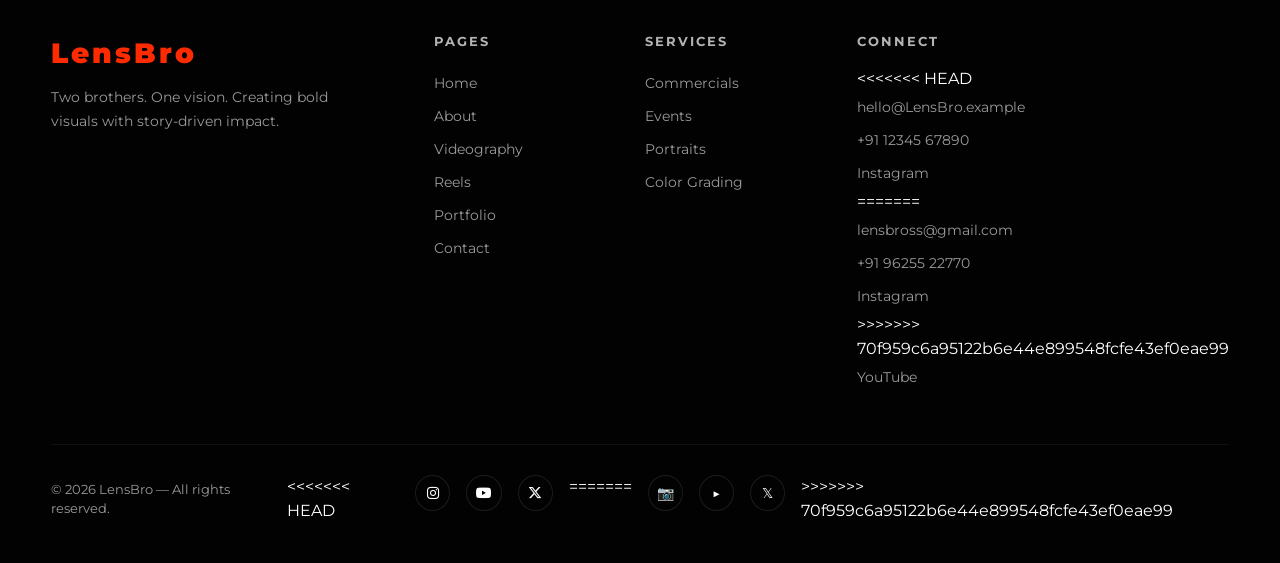
==== commit d0ff87f9: "Merge branch 'main' of https://github.com/AdiRaushan/lensbro" ====
--- a/about.html
+++ b/about.html
@@ -553,23 +553,21 @@
                     <div class="team-avatar">
                         <img loading="lazy"
                             src="https://images.unsplash.com/photo-1507003211169-0a1dd7228f2d?q=80&w=400"
-                            alt="Co-Founder 1">
+                            alt="Shourya Pratap Singh">
                     </div>
-                    <h3>Arjun</h3>
-                    <div class="role">Co-Founder • Director of Photography</div>
-                    <p>The eye behind the camera. Arjun specializes in cinematic framing, natural light mastery, and
-                        editorial portraiture.</p>
+                    <h3>Shourya Pratap Singh</h3>
+                    <div class="role">Founder • DOP • Editor</div>
+                    <p>The creative force behind LensBros. Shourya blends bold cinematography with instinctive storytelling — from directing on set to the final cut, he owns every frame and crafts visuals that hit hard and linger long.</p>
                 </div>
                 <div class="team-card reveal delay-2">
                     <div class="team-avatar">
                         <img loading="lazy"
                             src="https://images.unsplash.com/photo-1500648767791-00dcc994a43e?q=80&w=400"
-                            alt="Co-Founder 2">
+                            alt="Vedant Namdev">
                     </div>
-                    <h3>Varun</h3>
-                    <div class="role">Co-Founder • Lead Editor & Colorist</div>
-                    <p>The storyteller in post. Varun transforms raw footage into polished cinematic experiences through
-                        expert editing and color grading.</p>
+                    <h3>Vedant Namdev</h3>
+                    <div class="role">Photographer • Editor</div>
+                    <p>The sharp eye of LensBros. Vedant brings a photographer's precision to every project — mastering composition, light, and post-production to transform raw moments into striking visual narratives that leave a mark.</p>
                 </div>
             </div>
         </div>
@@ -610,18 +608,30 @@
                 </div>
                 <div class="footer-col">
                     <h4>Connect</h4>
+<<<<<<< HEAD
                     <a href="mailto:hello@LensBro.example">hello@LensBro.example</a>
                     <a href="tel:+911234567890">+91 12345 67890</a>
                     <a href="https://instagram.com" target="_blank">Instagram</a>
+=======
+                    <a href="mailto:lensbross@gmail.com">lensbross@gmail.com</a>
+                    <a href="tel:+919625522770">+91 96255 22770</a>
+                    <a href="https://www.instagram.com/lensbross/" target="_blank">Instagram</a>
+>>>>>>> 70f959c6a95122b6e44e899548fcfe43ef0eae99
                     <a href="https://youtube.com" target="_blank">YouTube</a>
                 </div>
             </div>
             <div class="footer-bottom">
                 <p>© <span id="year"></span> LensBro — All rights reserved.</p>
                 <div class="footer-socials">
+<<<<<<< HEAD
                     <a href="https://instagram.com" target="_blank" title="Instagram"><i class="fa-brands fa-instagram"></i></a>
                     <a href="https://youtube.com" target="_blank" title="YouTube"><i class="fa-brands fa-youtube"></i></a>
                     <a href="https://twitter.com" target="_blank" title="Twitter"><i class="fa-brands fa-x-twitter"></i></a>
+=======
+                    <a href="https://www.instagram.com/lensbross/" target="_blank" title="Instagram">📷</a>
+                    <a href="https://youtube.com" target="_blank" title="YouTube">▶</a>
+                    <a href="https://twitter.com" target="_blank" title="Twitter">𝕏</a>
+>>>>>>> 70f959c6a95122b6e44e899548fcfe43ef0eae99
                 </div>
             </div>
         </div>
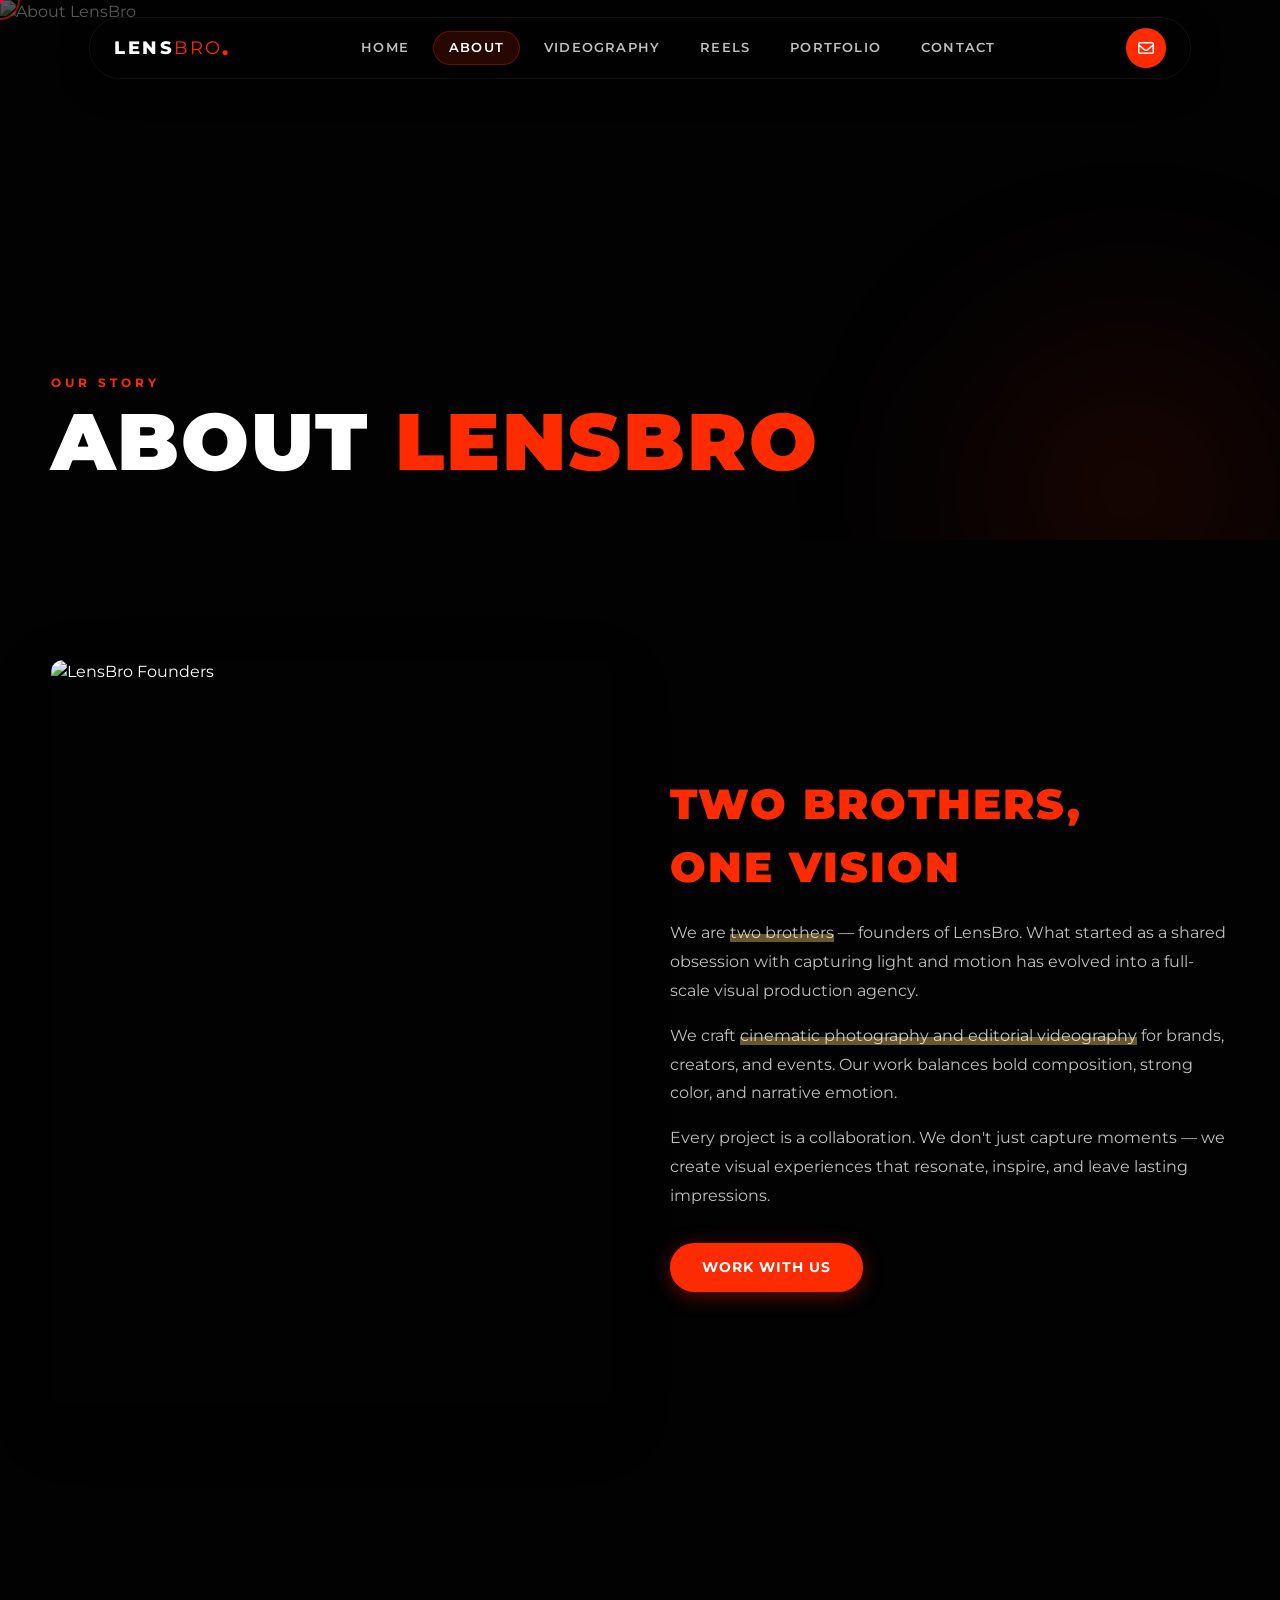
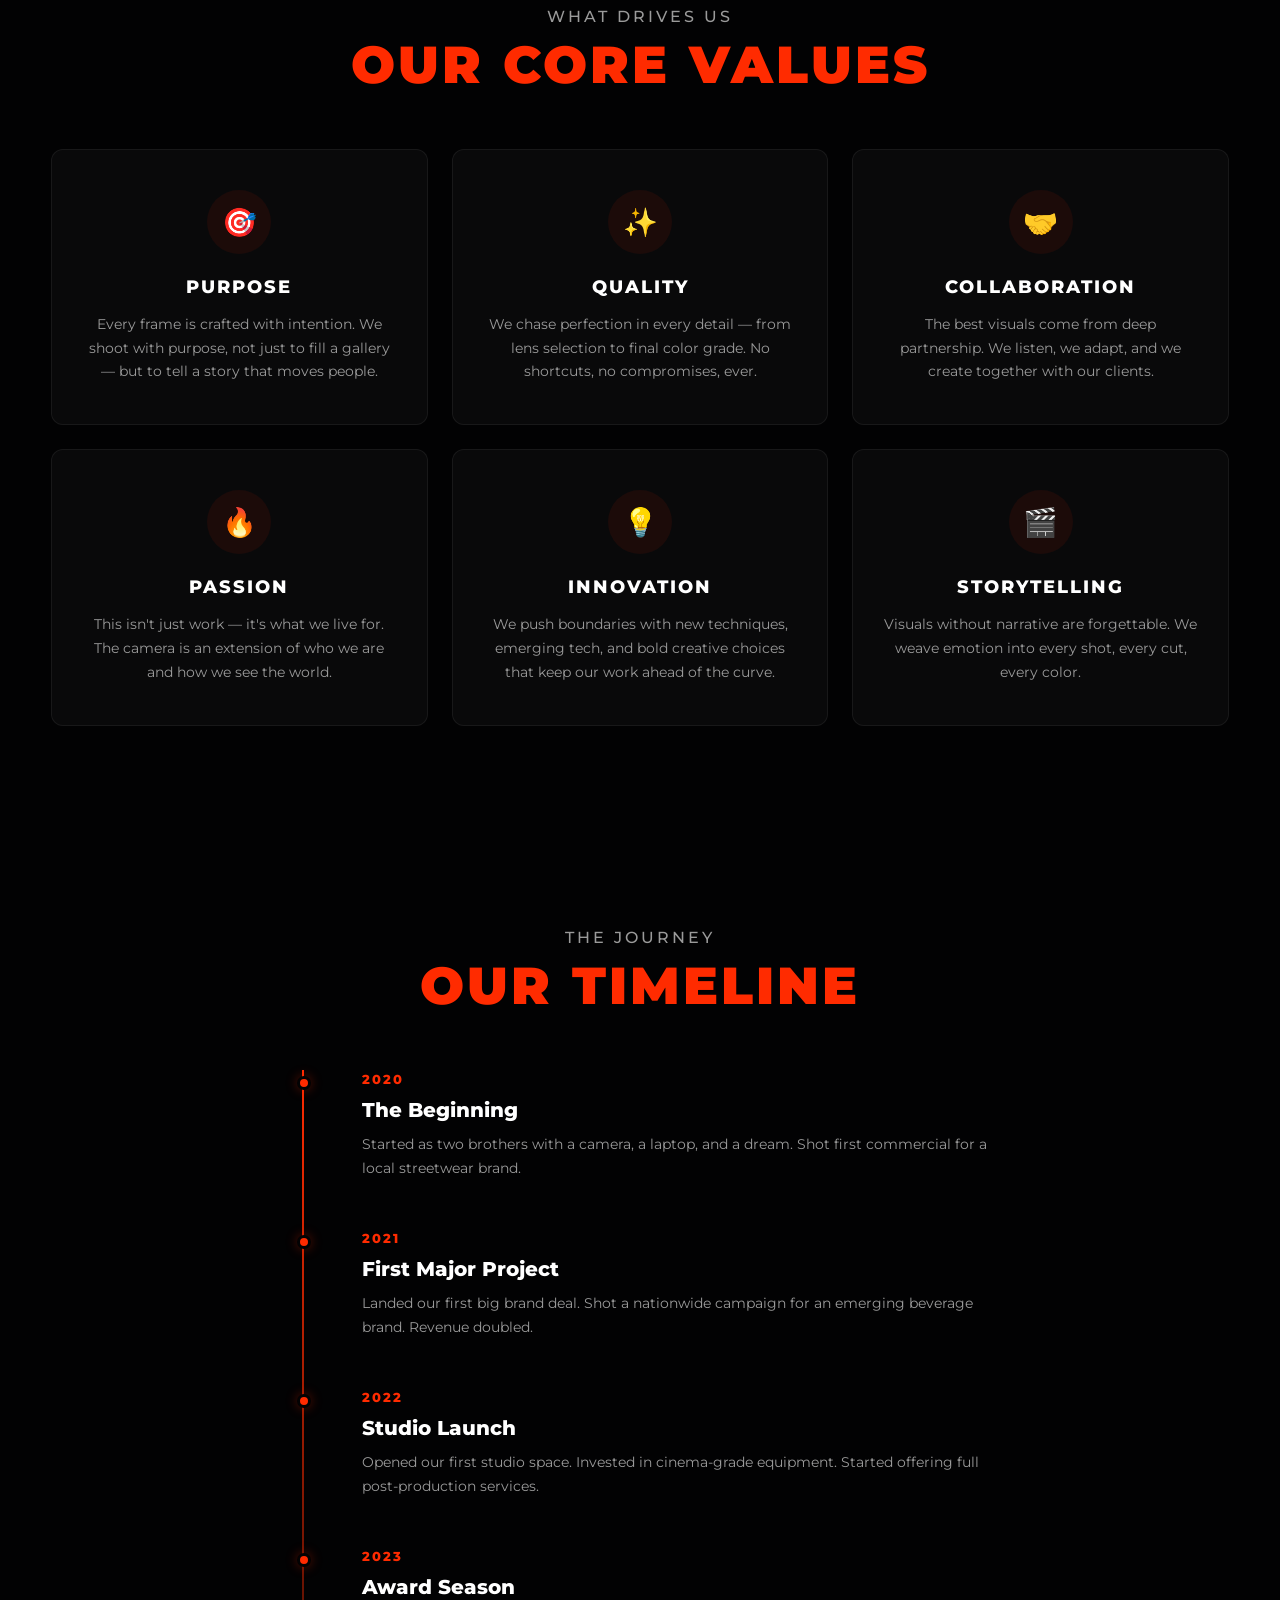
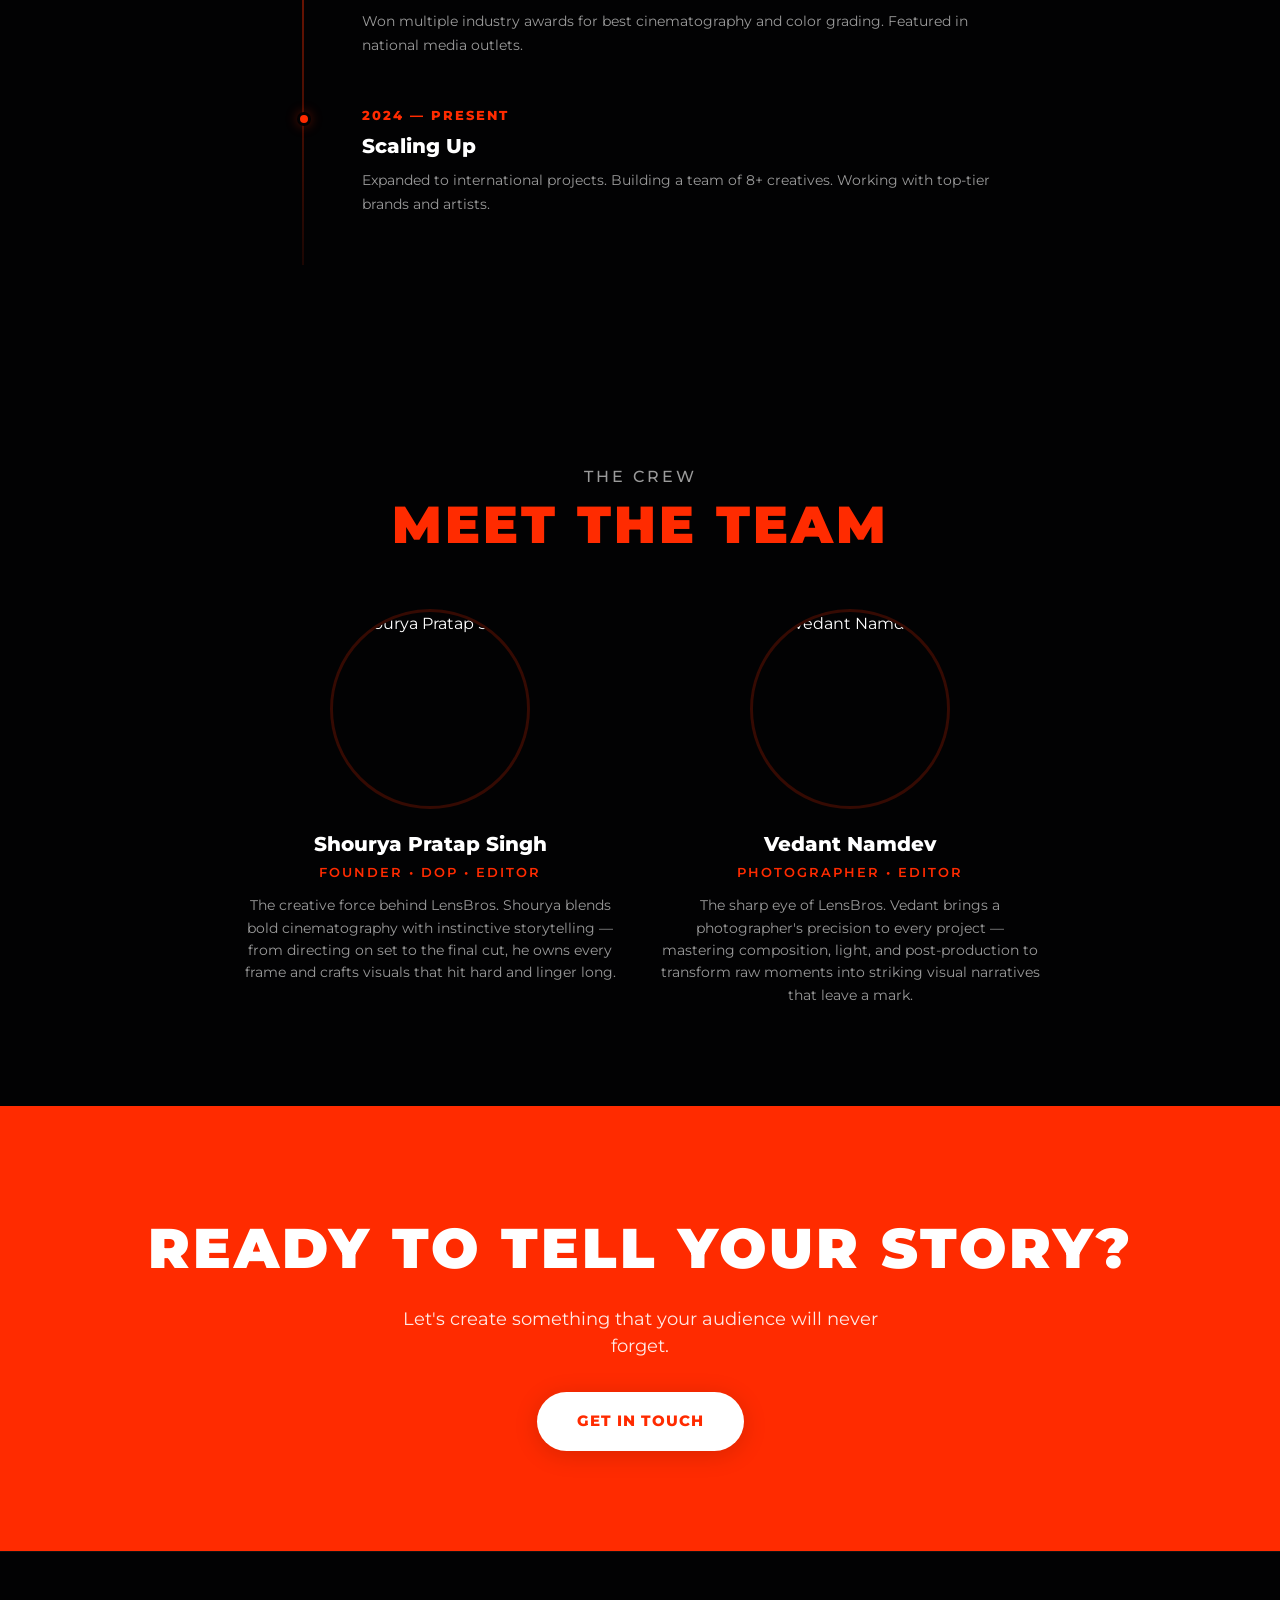
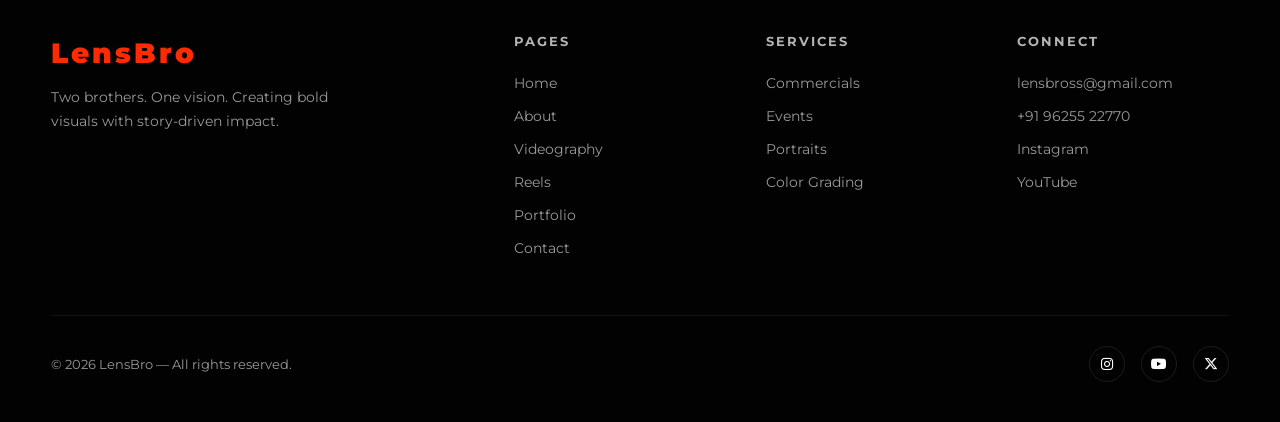
==== commit 6eea541e: "feat: implement shared design system with global CSS and JS components across all site pages" ====
--- a/about.html
+++ b/about.html
@@ -608,30 +608,18 @@
                 </div>
                 <div class="footer-col">
                     <h4>Connect</h4>
-<<<<<<< HEAD
-                    <a href="mailto:hello@LensBro.example">hello@LensBro.example</a>
-                    <a href="tel:+911234567890">+91 12345 67890</a>
-                    <a href="https://instagram.com" target="_blank">Instagram</a>
-=======
                     <a href="mailto:lensbross@gmail.com">lensbross@gmail.com</a>
                     <a href="tel:+919625522770">+91 96255 22770</a>
                     <a href="https://www.instagram.com/lensbross/" target="_blank">Instagram</a>
->>>>>>> 70f959c6a95122b6e44e899548fcfe43ef0eae99
                     <a href="https://youtube.com" target="_blank">YouTube</a>
                 </div>
             </div>
             <div class="footer-bottom">
                 <p>© <span id="year"></span> LensBro — All rights reserved.</p>
                 <div class="footer-socials">
-<<<<<<< HEAD
-                    <a href="https://instagram.com" target="_blank" title="Instagram"><i class="fa-brands fa-instagram"></i></a>
+                    <a href="https://www.instagram.com/lensbross/" target="_blank" title="Instagram"><i class="fa-brands fa-instagram"></i></a>
                     <a href="https://youtube.com" target="_blank" title="YouTube"><i class="fa-brands fa-youtube"></i></a>
                     <a href="https://twitter.com" target="_blank" title="Twitter"><i class="fa-brands fa-x-twitter"></i></a>
-=======
-                    <a href="https://www.instagram.com/lensbross/" target="_blank" title="Instagram">📷</a>
-                    <a href="https://youtube.com" target="_blank" title="YouTube">▶</a>
-                    <a href="https://twitter.com" target="_blank" title="Twitter">𝕏</a>
->>>>>>> 70f959c6a95122b6e44e899548fcfe43ef0eae99
                 </div>
             </div>
         </div>
--- a/css/shared.css
+++ b/css/shared.css
@@ -94,17 +94,17 @@
     gap: 16px;
     padding: 10px 24px;
     border-radius: 50px;
-    background: rgba(0, 0, 0, 0.88);
-    backdrop-filter: blur(18px);
-    -webkit-backdrop-filter: blur(18px);
-    box-shadow: 0 8px 32px rgba(0, 0, 0, 0.35), 0 0 0 1px rgba(255, 255, 255, 0.06);
-    transition: background 0.4s ease, box-shadow 0.4s ease, padding 0.4s ease;
-}
-
-/* Scrolled state — slightly more compact and opaque */
+    background: rgba(2, 2, 3, 0.88);
+    backdrop-filter: blur(20px);
+    -webkit-backdrop-filter: blur(20px);
+    box-shadow: 0 8px 32px rgba(0, 0, 0, 0.4), 0 0 0 1px rgba(255, 255, 255, 0.08);
+    transition: background 0.4s ease, box-shadow 0.4s ease, padding 0.4s ease, border-color 0.4s ease;
+}
+
+/* Scrolled state — slightly more compact and opaque with a subtle accent highlight */
 .site-nav.scrolled .nav-inner {
-    background: rgba(0, 0, 0, 0.95);
-    box-shadow: 0 4px 24px rgba(0, 0, 0, 0.5), 0 0 0 1px rgba(255, 255, 255, 0.04);
+    background: rgba(2, 2, 3, 0.95);
+    box-shadow: 0 4px 24px rgba(0, 0, 0, 0.55), 0 0 0 1px rgba(255, 43, 0, 0.15);
     padding: 8px 22px;
 }
 
@@ -168,44 +168,34 @@
 /* --- Nav Links --- */
 .site-nav .nav-links {
     display: flex;
-    gap: 24px;
+    gap: 8px;
     align-items: center;
     flex-shrink: 1;
     min-width: 0;
 }
 
 .site-nav .nav-links a {
-    font-size: 13px;
+    font-size: 12.5px;
     font-weight: 600;
     color: rgba(255, 255, 255, 0.75);
     text-transform: uppercase;
     letter-spacing: 1.2px;
     position: relative;
-    transition: color var(--transition);
-    padding: 4px 0;
+    transition: color var(--transition), background var(--transition), box-shadow var(--transition);
+    padding: 8px 16px;
+    border-radius: 30px;
     white-space: nowrap;
 }
 
-.site-nav .nav-links a::after {
-    content: '';
-    position: absolute;
-    bottom: -2px;
-    left: 0;
-    width: 0;
-    height: 2px;
-    background: var(--accent);
-    transition: width var(--transition);
-    border-radius: 2px;
-}
-
-.site-nav .nav-links a:hover,
+.site-nav .nav-links a:hover {
+    color: #fff;
+    background: rgba(255, 255, 255, 0.08);
+}
+
 .site-nav .nav-links a.active {
     color: #fff;
-}
-
-.site-nav .nav-links a:hover::after,
-.site-nav .nav-links a.active::after {
-    width: 100%;
+    background: rgba(255, 43, 0, 0.15);
+    box-shadow: inset 0 0 0 1px rgba(255, 43, 0, 0.3);
 }
 
 /* --- CTA Button --- */
@@ -228,14 +218,21 @@
     box-shadow: 0 0 18px var(--accent-glow);
 }
 
+.site-nav .nav-cta.active {
+    background: #fff;
+    color: var(--accent);
+    box-shadow: 0 0 15px rgba(255, 255, 255, 0.25);
+}
+
 /* Tighten nav for smaller desktops */
 @media (max-width: 1100px) {
     .site-nav .nav-links {
-        gap: 16px;
+        gap: 4px;
     }
     .site-nav .nav-links a {
         font-size: 12px;
         letter-spacing: 1px;
+        padding: 6px 12px;
     }
     .site-nav .nav-logo-text {
         font-size: 16px;
@@ -252,6 +249,7 @@
     border: none;
     cursor: pointer;
     padding: 8px;
+    z-index: 10000;
 }
 
 .site-nav .hamburger span {
@@ -275,61 +273,83 @@
     transform: rotate(-45deg) translate(5px, -5px);
 }
 
-/* Mobile menu overlay */
+/* Mobile menu overlay with a luxurious Circular Reveal Clip-Path */
 .mobile-menu {
-    display: none;
     position: fixed;
     top: 0;
     left: 0;
     right: 0;
     bottom: 0;
     z-index: 9998;
-    background: rgba(0, 0, 0, 0.96);
-    backdrop-filter: blur(20px);
+    background: rgba(2, 2, 3, 0.97);
+    backdrop-filter: blur(25px);
+    -webkit-backdrop-filter: blur(25px);
+    display: flex;
     flex-direction: column;
     align-items: center;
     justify-content: center;
-    gap: 28px;
+    gap: 24px;
+    clip-path: circle(0px at 90% 45px);
+    transition: clip-path 0.75s cubic-bezier(0.76, 0, 0.24, 1);
+    pointer-events: none;
 }
 
 .mobile-menu.open {
-    display: flex;
+    clip-path: circle(150% at 90% 45px);
+    pointer-events: auto;
 }
 
 .mobile-menu a {
-    font-size: 24px;
-    font-weight: 700;
-    color: rgba(255, 255, 255, 0.85);
+    font-size: 26px;
+    font-weight: 800;
+    color: rgba(255, 255, 255, 0.75);
     text-transform: uppercase;
     letter-spacing: 4px;
-    transition: color var(--transition), transform var(--transition);
-}
-
-.mobile-menu a:hover {
+    transform: translateY(30px);
+    opacity: 0;
+    transition: transform 0.65s cubic-bezier(0.34, 1.56, 0.64, 1), color var(--transition), opacity 0.65s ease;
+}
+
+.mobile-menu.open a {
+    transform: translateY(0);
+    opacity: 1;
+}
+
+/* Staggered mobile links appearance delay */
+.mobile-menu.open a:nth-child(1) { transition-delay: 0.12s; }
+.mobile-menu.open a:nth-child(2) { transition-delay: 0.19s; }
+.mobile-menu.open a:nth-child(3) { transition-delay: 0.26s; }
+.mobile-menu.open a:nth-child(4) { transition-delay: 0.33s; }
+.mobile-menu.open a:nth-child(5) { transition-delay: 0.40s; }
+.mobile-menu.open a:nth-child(6) { transition-delay: 0.47s; }
+
+.mobile-menu a:hover,
+.mobile-menu a.active {
     color: var(--accent);
-    transform: translateX(8px);
-}
-
-/* Bottom Mobile Navbar */
+    text-shadow: 0 0 15px var(--accent-glow);
+}
+
+/* Bottom Mobile Navbar — Luxury Capsule */
 .bottom-nav {
     position: fixed;
-    bottom: 12px;
+    bottom: 18px;
     left: 50%;
     transform: translateX(-50%);
     z-index: 9999;
-    width: 92%;
-    max-width: 420px;
-    background: rgba(0, 0, 0, 0.85);
-    backdrop-filter: blur(16px);
-    -webkit-backdrop-filter: blur(16px);
-    border-radius: 28px;
-    box-shadow: 0 8px 32px rgba(0, 0, 0, 0.4);
+    width: 90%;
+    max-width: 400px;
+    background: rgba(2, 2, 3, 0.85);
+    backdrop-filter: blur(20px);
+    -webkit-backdrop-filter: blur(20px);
+    border-radius: 50px;
+    box-shadow: 0 12px 40px rgba(0, 0, 0, 0.5), 0 0 0 1px rgba(255, 255, 255, 0.08);
     display: none;
     justify-content: space-around;
     align-items: center;
-    padding: 10px 16px;
-    padding-bottom: max(10px, env(safe-area-inset-bottom));
-    border: 1px solid rgba(255, 255, 255, 0.06);
+    padding: 8px 16px;
+    padding-bottom: max(8px, env(safe-area-inset-bottom));
+    border: none;
+    transition: transform 0.4s cubic-bezier(0.16, 1, 0.3, 1), opacity 0.4s ease;
 }
 
 .bottom-nav a {
@@ -339,15 +359,16 @@
     gap: 3px;
     color: rgba(255, 255, 255, 0.6);
     font-size: 10px;
-    font-weight: 600;
+    font-weight: 700;
     text-transform: uppercase;
-    letter-spacing: 0.5px;
+    letter-spacing: 0.8px;
     transition: color var(--transition);
+    padding: 6px 12px;
 }
 
 .bottom-nav a svg {
-    width: 22px;
-    height: 22px;
+    width: 20px;
+    height: 20px;
     stroke: currentColor;
     fill: none;
     stroke-width: 2;
@@ -359,17 +380,20 @@
 }
 
 .bottom-nav a .indicator {
-    width: 16px;
-    height: 2px;
+    width: 12px;
+    height: 3px;
     border-radius: 2px;
     background: var(--accent);
     opacity: 0;
-    transition: opacity var(--transition);
+    transform: scaleX(0);
+    transition: opacity var(--transition), transform var(--transition);
+    margin-top: 2px;
 }
 
 .bottom-nav a.active .indicator,
 .bottom-nav a:hover .indicator {
     opacity: 1;
+    transform: scaleX(1);
 }
 
 /* ---------- SECTION BLOCKS ---------- */
@@ -1453,6 +1477,18 @@
         grid-template-columns: repeat(2, 1fr) !important;
     }
 
+    /* Portfolio grid tablet fallback */
+    .portfolio-grid {
+        grid-template-columns: repeat(2, 1fr) !important;
+        gap: 24px !important;
+    }
+
+    /* About page values grid tablet fallback */
+    .values-grid {
+        grid-template-columns: repeat(2, 1fr) !important;
+        gap: 20px !important;
+    }
+
     /* Influencer grid */
     .influencers-grid {
         grid-template-columns: repeat(2, 1fr);
@@ -1499,8 +1535,14 @@
         width: 96%;
     }
 
-    .site-nav .nav-inner {
-        padding: 8px 18px;
+    .site-nav .nav-inner,
+    .site-nav.scrolled .nav-inner {
+        background: transparent !important;
+        box-shadow: none !important;
+        border: none !important;
+        backdrop-filter: none !important;
+        -webkit-backdrop-filter: none !important;
+        padding: 8px 0;
     }
 
     .site-nav .nav-logo-text {
@@ -1510,6 +1552,18 @@
 
     /* Project grids go single column on small mobile */
     .project-grid {
+        grid-template-columns: 1fr !important;
+        gap: 16px !important;
+    }
+
+    /* Portfolio grid goes single column on mobile */
+    .portfolio-grid {
+        grid-template-columns: 1fr !important;
+        gap: 16px !important;
+    }
+
+    /* About page values grid goes single column on mobile */
+    .values-grid {
         grid-template-columns: 1fr !important;
         gap: 16px !important;
     }
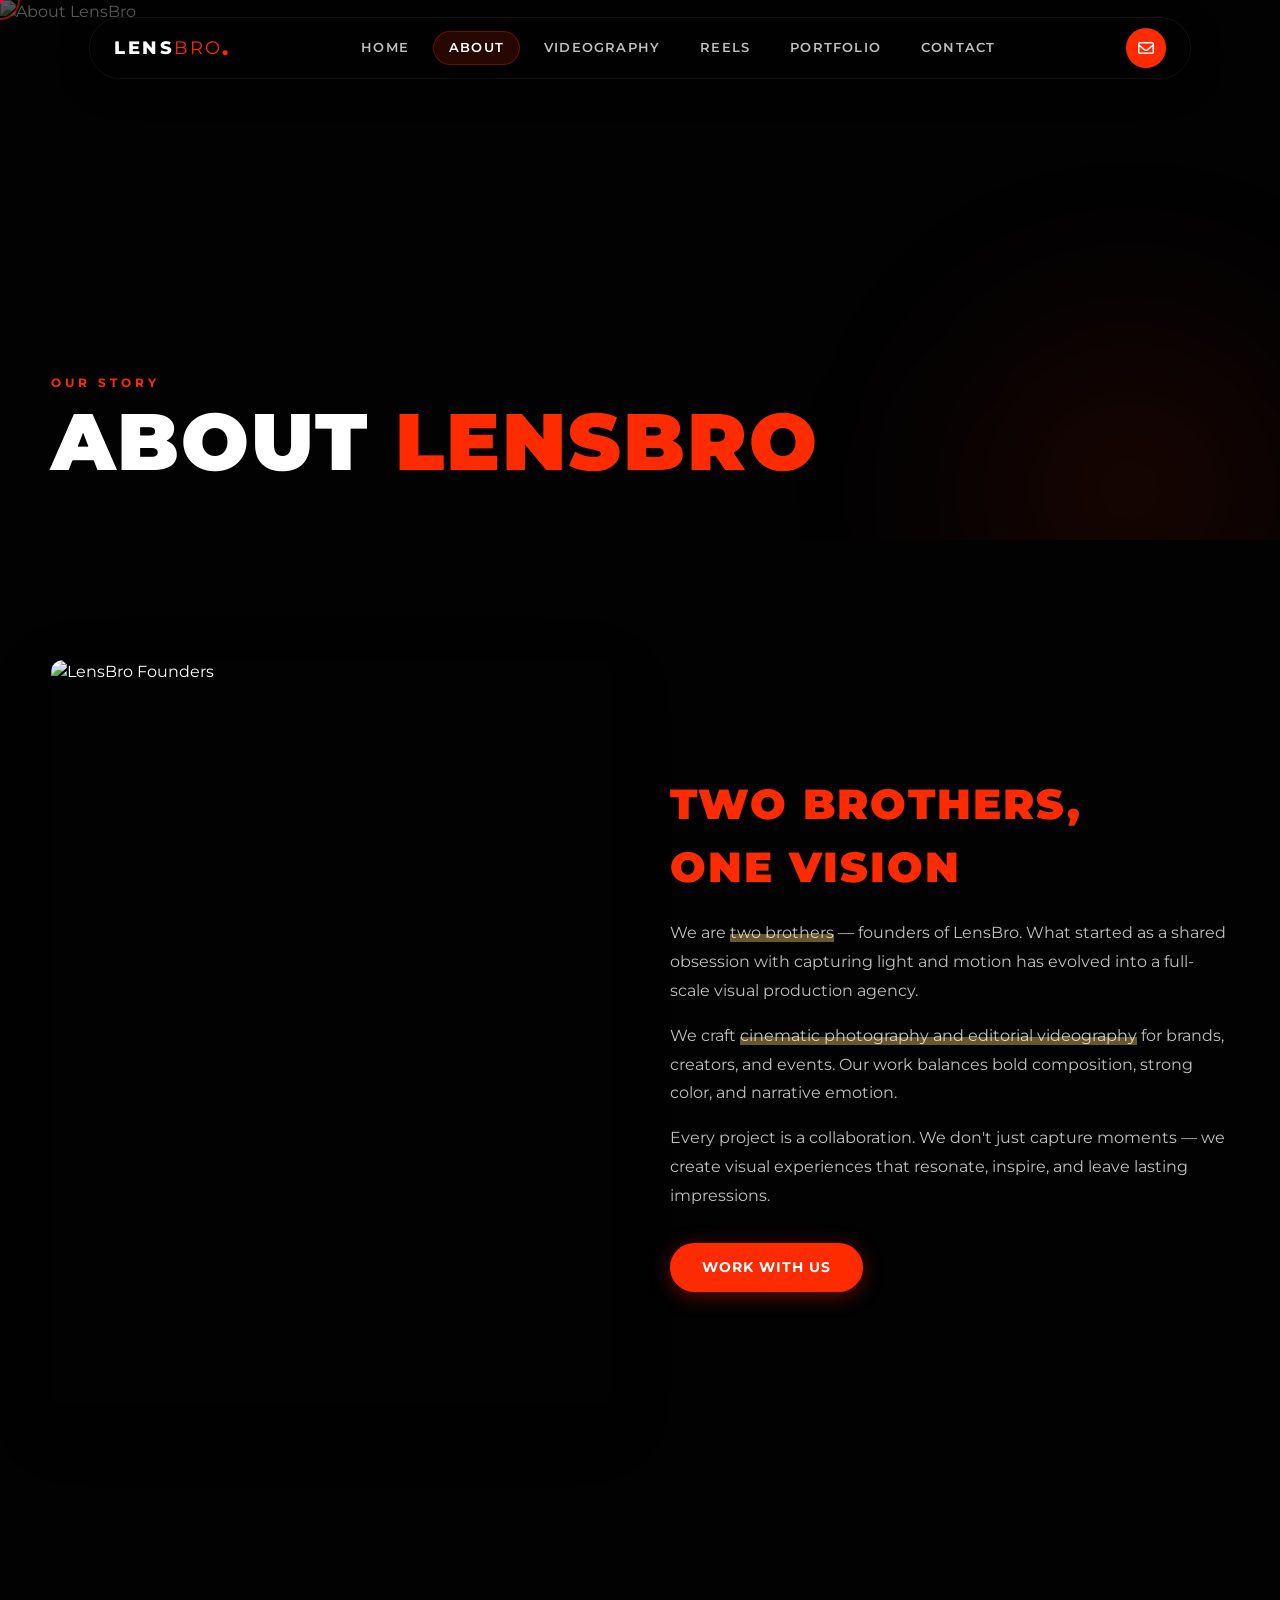
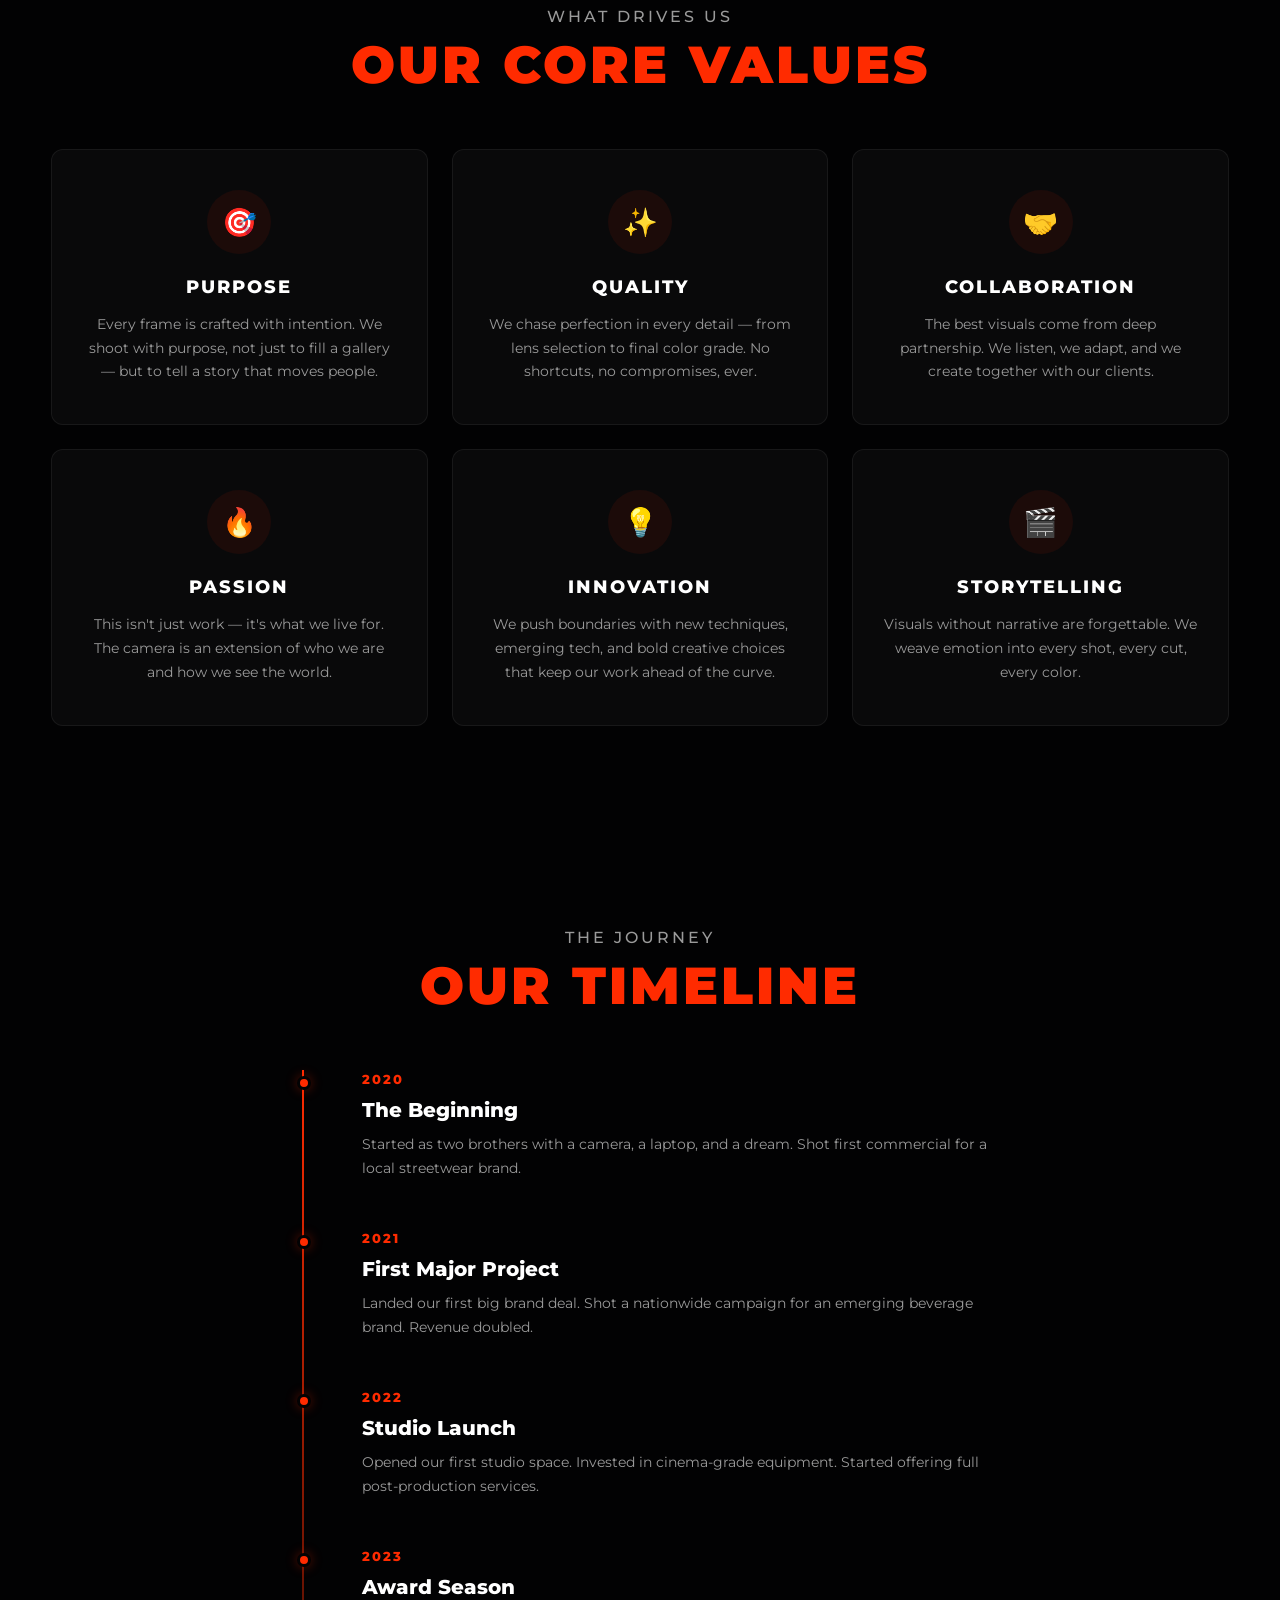
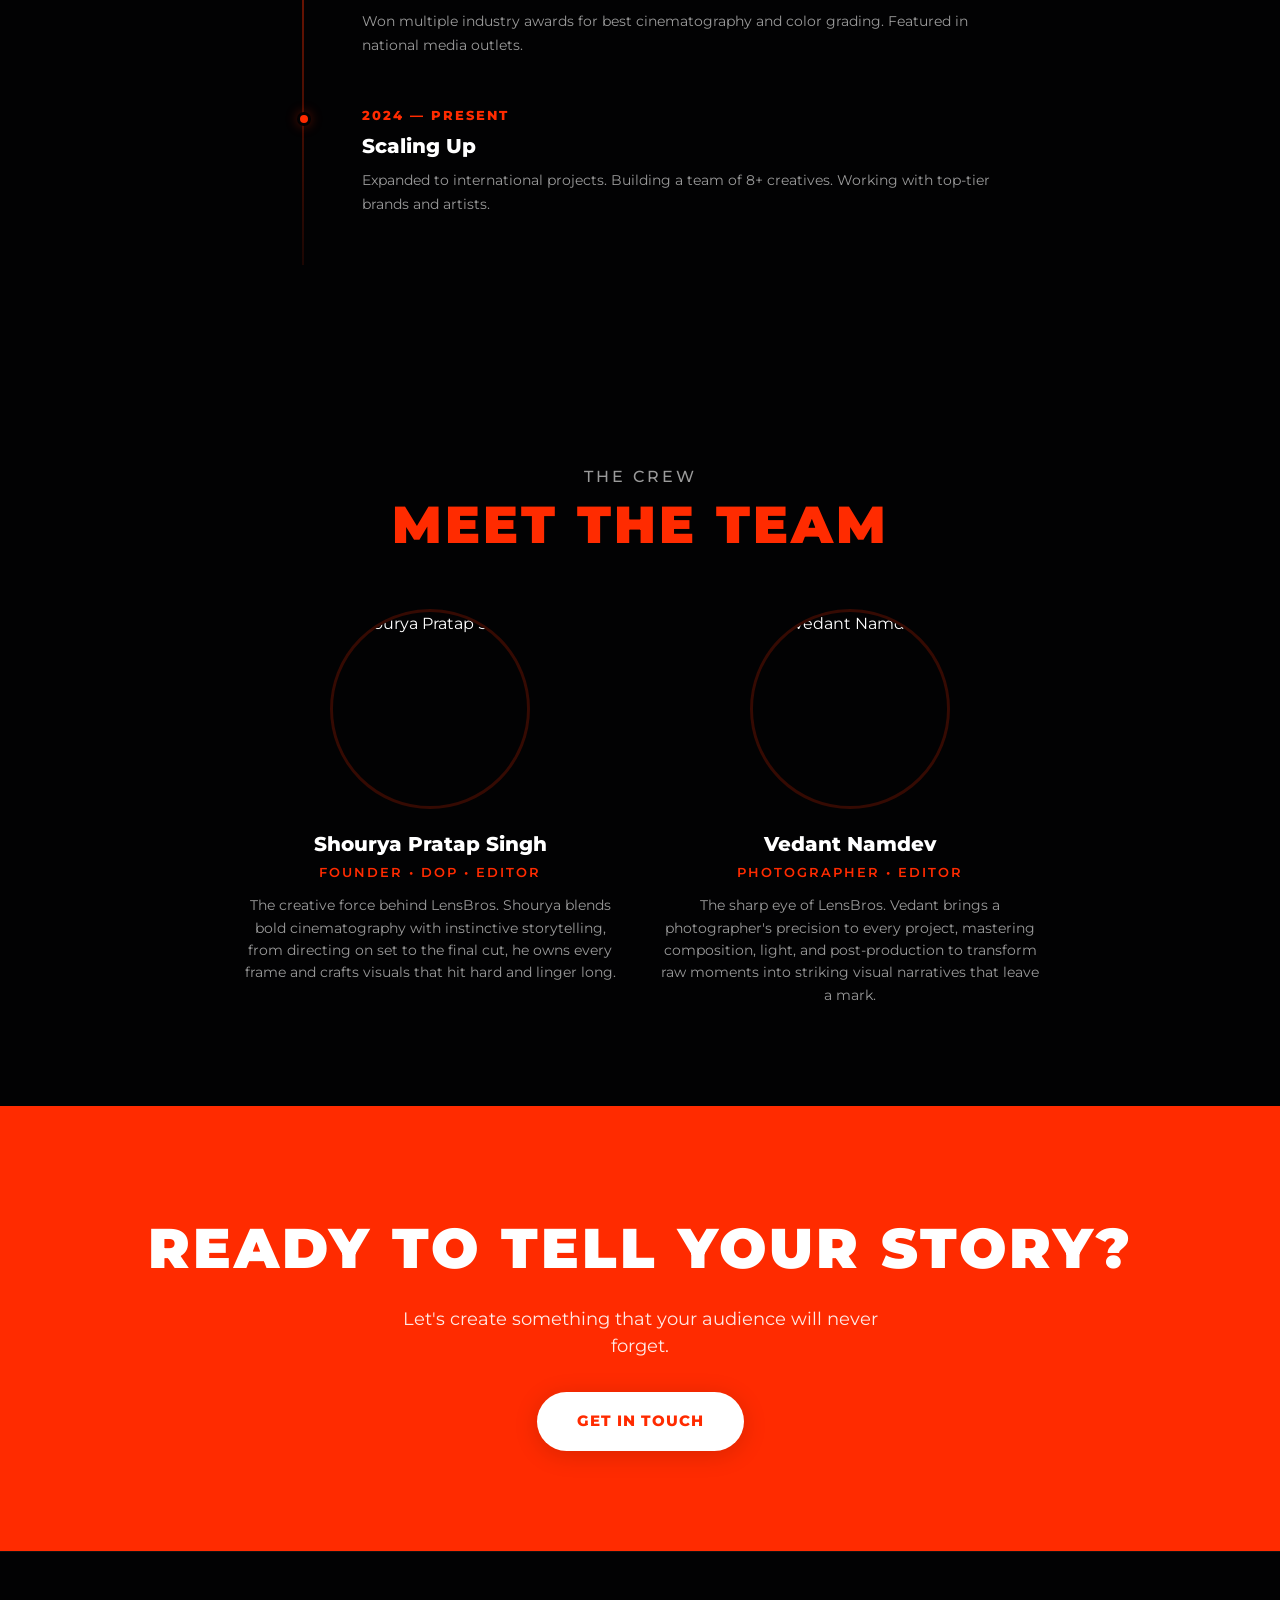
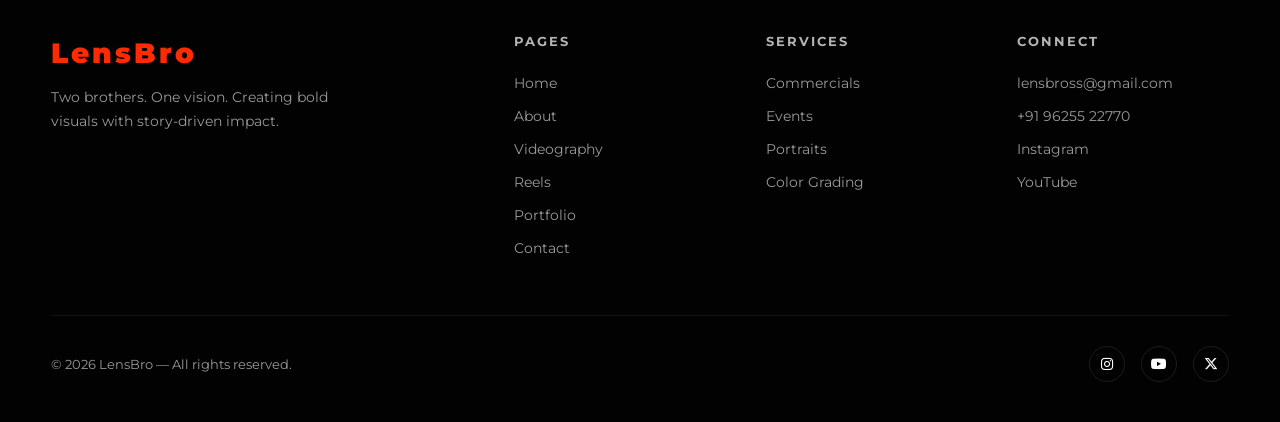
==== commit 93bbcc39: "update" ====
--- a/about.html
+++ b/about.html
@@ -342,7 +342,8 @@
     <!-- ═══════ NAVIGATION ═══════ -->
     <nav class="site-nav" id="siteNav">
         <div class="nav-inner">
-            <a href="index.html" class="nav-logo"><span class="nav-logo-text">Lens<span class="accent-word">Bro</span><span class="logo-dot">.</span></span></a>
+            <a href="index.html" class="nav-logo"><span class="nav-logo-text">Lens<span
+                        class="accent-word">Bro</span><span class="logo-dot">.</span></span></a>
             <div class="nav-links">
                 <a href="index.html">Home</a>
                 <a href="about.html" class="active">About</a>
@@ -557,7 +558,9 @@
                     </div>
                     <h3>Shourya Pratap Singh</h3>
                     <div class="role">Founder • DOP • Editor</div>
-                    <p>The creative force behind LensBros. Shourya blends bold cinematography with instinctive storytelling — from directing on set to the final cut, he owns every frame and crafts visuals that hit hard and linger long.</p>
+                    <p>The creative force behind LensBros. Shourya blends bold cinematography with instinctive
+                        storytelling, from directing on set to the final cut, he owns every frame and crafts visuals
+                        that hit hard and linger long.</p>
                 </div>
                 <div class="team-card reveal delay-2">
                     <div class="team-avatar">
@@ -567,7 +570,9 @@
                     </div>
                     <h3>Vedant Namdev</h3>
                     <div class="role">Photographer • Editor</div>
-                    <p>The sharp eye of LensBros. Vedant brings a photographer's precision to every project — mastering composition, light, and post-production to transform raw moments into striking visual narratives that leave a mark.</p>
+                    <p>The sharp eye of LensBros. Vedant brings a photographer's precision to every project, mastering
+                        composition, light, and post-production to transform raw moments into striking visual narratives
+                        that leave a mark.</p>
                 </div>
             </div>
         </div>
@@ -617,9 +622,12 @@
             <div class="footer-bottom">
                 <p>© <span id="year"></span> LensBro — All rights reserved.</p>
                 <div class="footer-socials">
-                    <a href="https://www.instagram.com/lensbross/" target="_blank" title="Instagram"><i class="fa-brands fa-instagram"></i></a>
-                    <a href="https://youtube.com" target="_blank" title="YouTube"><i class="fa-brands fa-youtube"></i></a>
-                    <a href="https://twitter.com" target="_blank" title="Twitter"><i class="fa-brands fa-x-twitter"></i></a>
+                    <a href="https://www.instagram.com/lensbross/" target="_blank" title="Instagram"><i
+                            class="fa-brands fa-instagram"></i></a>
+                    <a href="https://youtube.com" target="_blank" title="YouTube"><i
+                            class="fa-brands fa-youtube"></i></a>
+                    <a href="https://twitter.com" target="_blank" title="Twitter"><i
+                            class="fa-brands fa-x-twitter"></i></a>
                 </div>
             </div>
         </div>
@@ -628,4 +636,4 @@
     <script src="js/shared.js"></script>
 </body>
 
-</html>
+</html>
